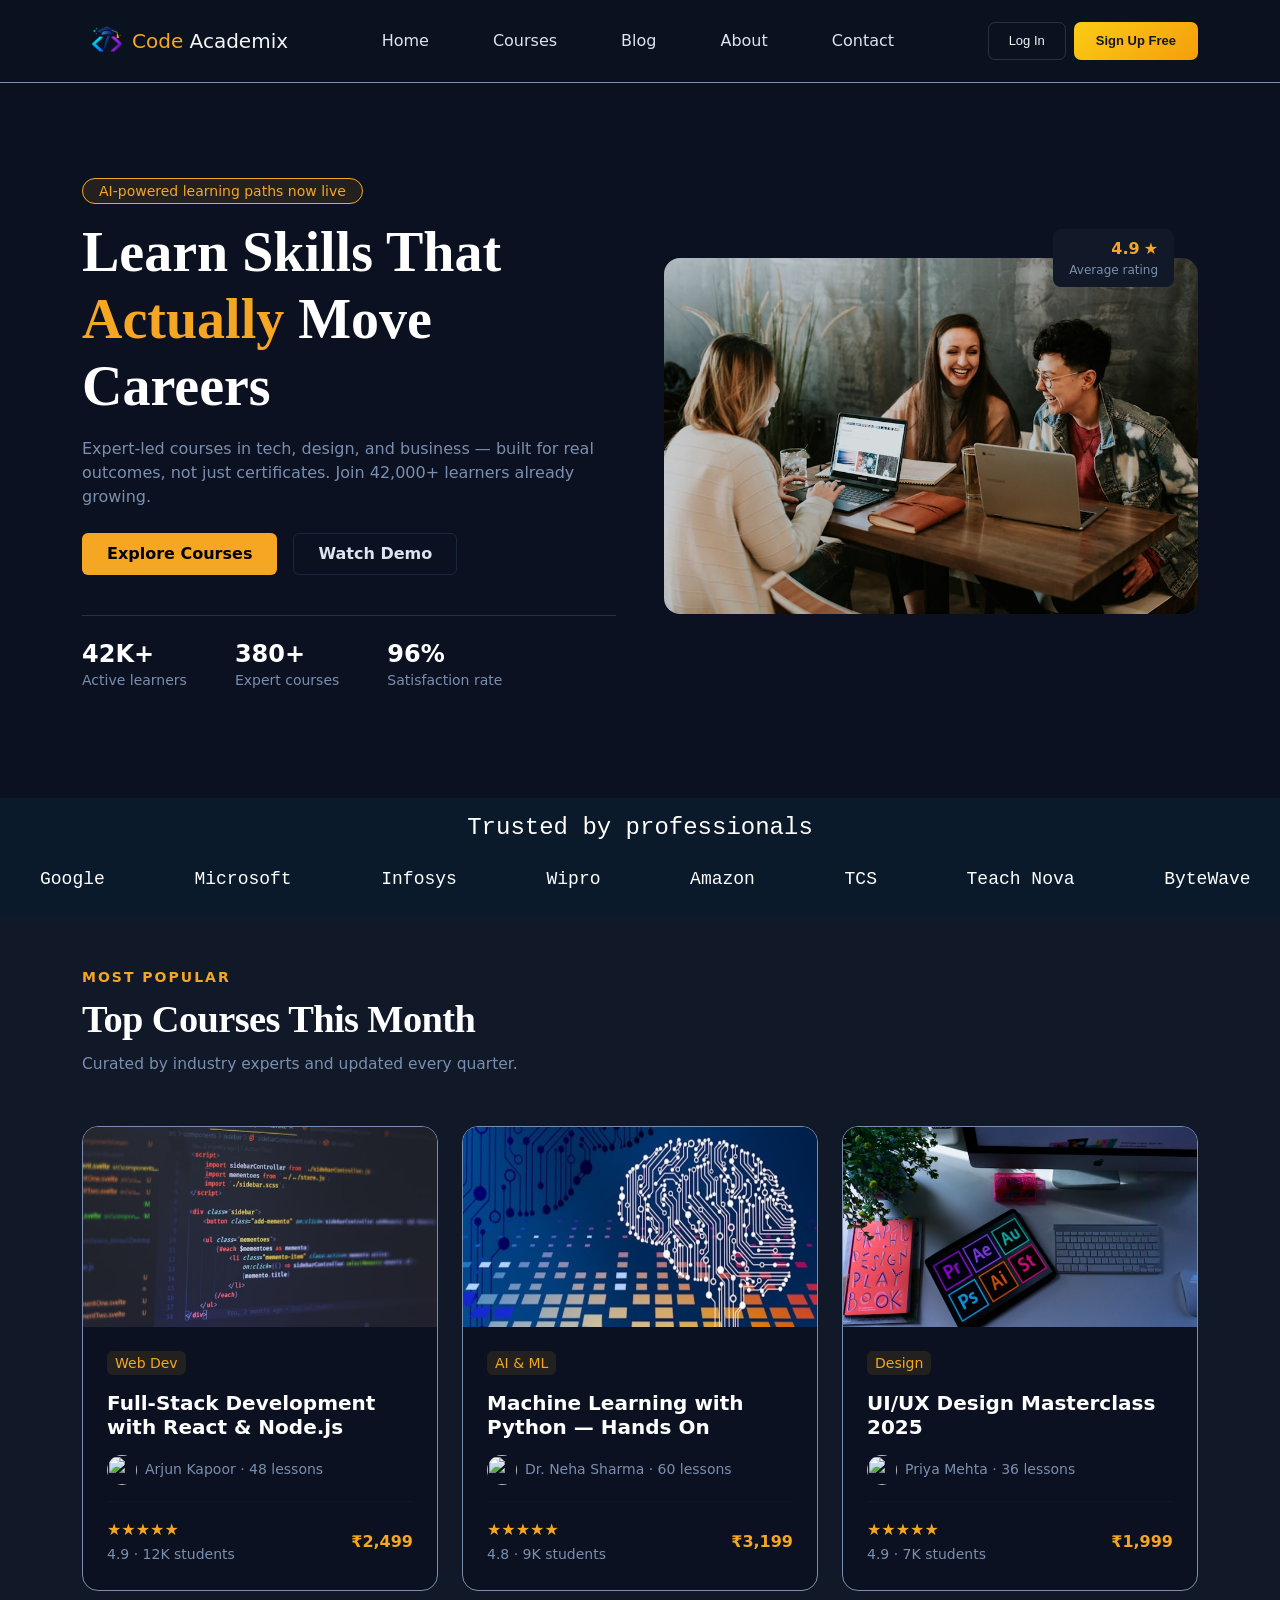
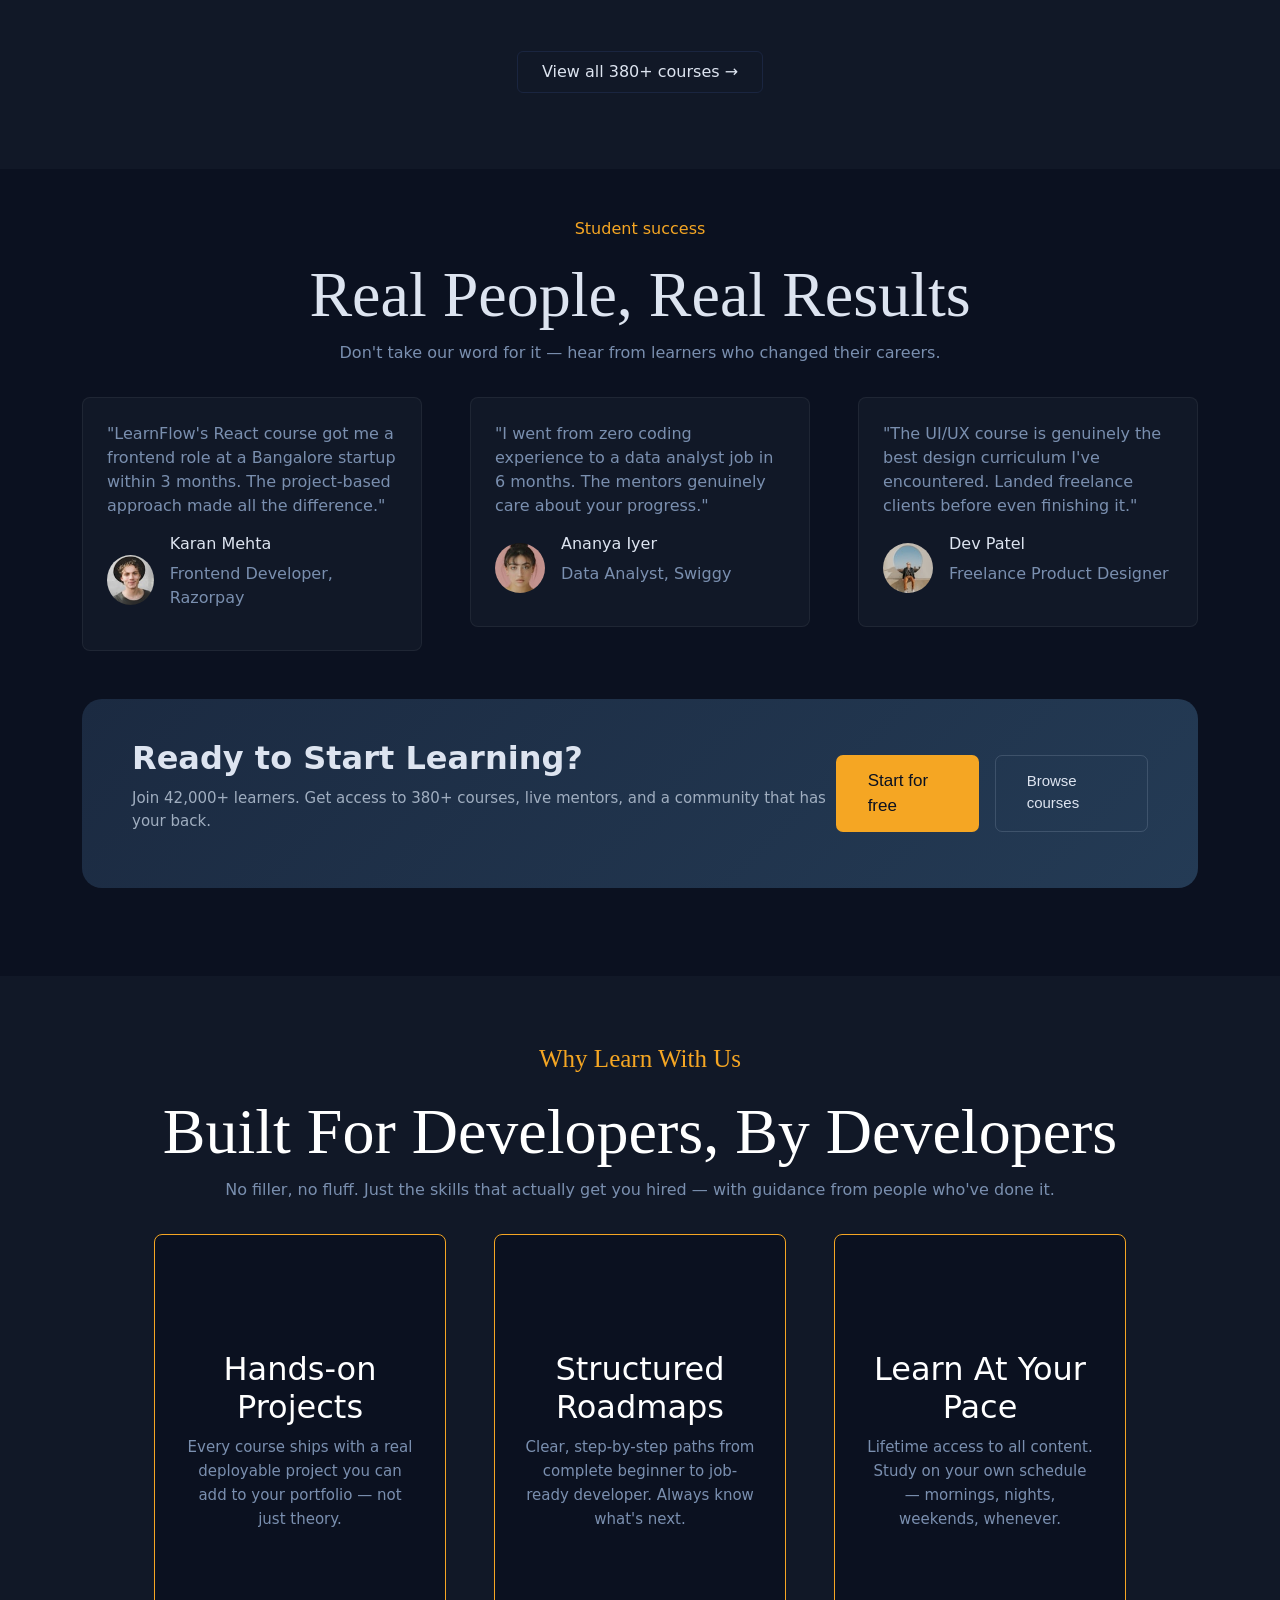
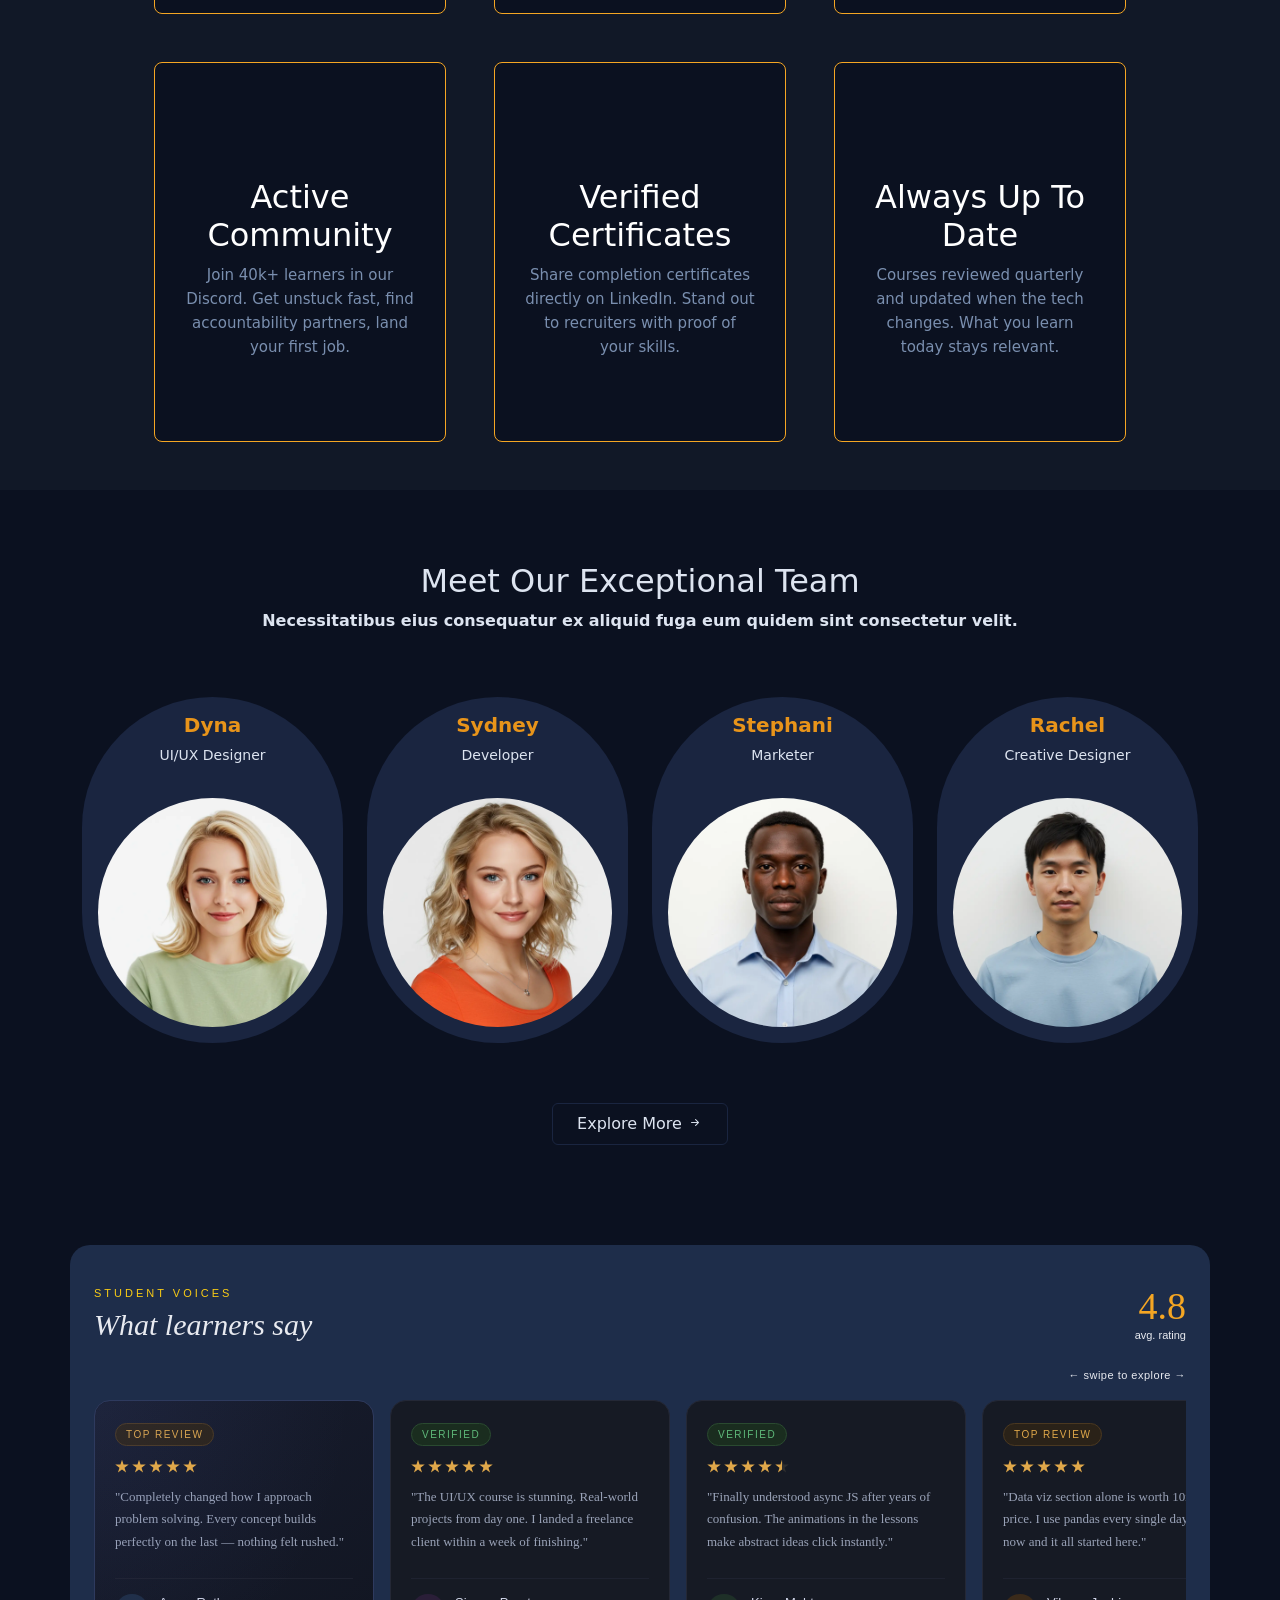
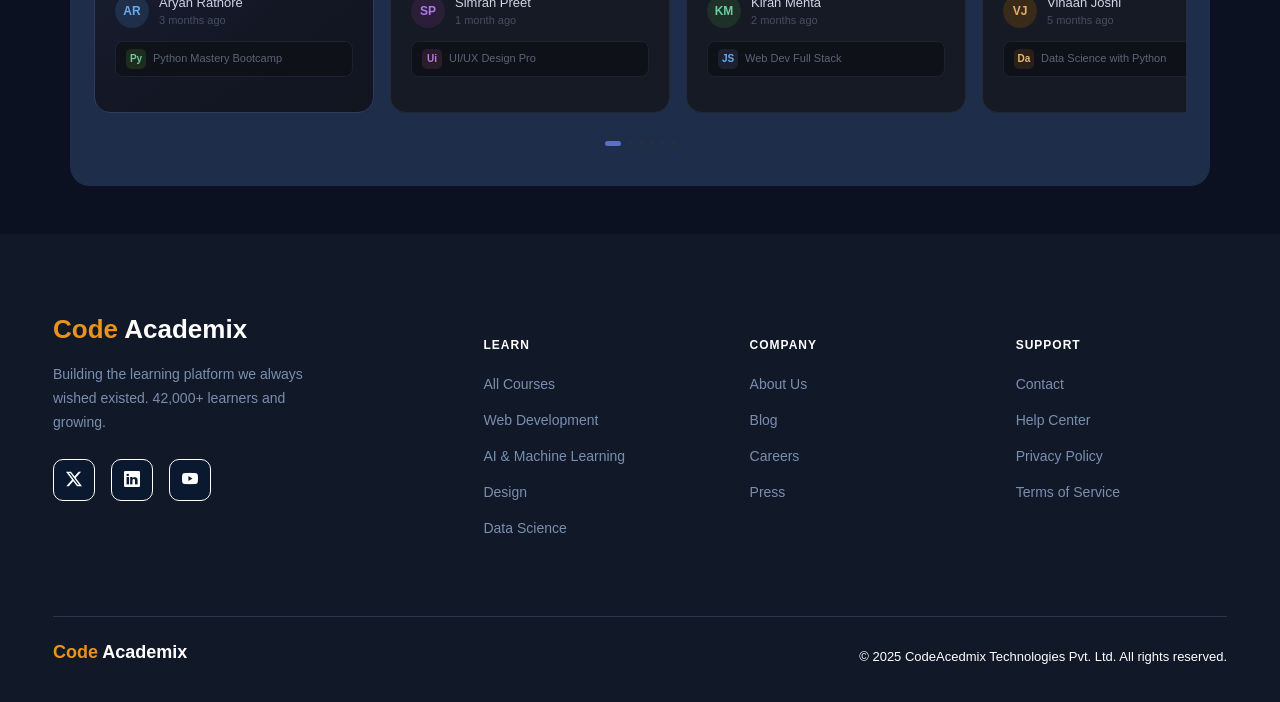
==== Fronted/Main file/index.html @ fb559dfa "Our story section uploded" ====
<!DOCTYPE html>
<html lang="en">

<head>
    <meta charset="UTF-8">
    <meta name="viewport" content="width=device-width, initial-scale=1.0">
    <title>CodeAcademix</title>
    <link href="https://cdn.jsdelivr.net/npm/bootstrap-icons@1.11.1/font/bootstrap-icons.css" rel="stylesheet">
    <link href="https://cdn.jsdelivr.net/npm/bootstrap@5.3.8/dist/css/bootstrap.min.css" rel="stylesheet"
        integrity="sha384-sRIl4kxILFvY47J16cr9ZwB07vP4J8+LH7qKQnuqkuIAvNWLzeN8tE5YBujZqJLB" crossorigin="anonymous">
    <link rel="stylesheet" href="https://cdnjs.cloudflare.com/ajax/libs/font-awesome/7.0.1/css/all.min.css">
    <link rel="stylesheet" href="../style.css">
    <script src="https://cdn.jsdelivr.net/npm/bootstrap@5.3.8/dist/js/bootstrap.bundle.min.js"
        integrity="sha384-FKyoEForCGlyvwx9Hj09JcYn3nv7wiPVlz7YYwJrWVcXK/BmnVDxM+D2scQbITxI"
        crossorigin="anonymous"></script>

</head>

<body style="background: var(--navy); color: var(--text);">

    <!-- NavBar  -->

    <nav class="navbar navbar-expand-lg  text-center p-3" id="Navbar">
        <div class="container">
            <img src="../assets/ChatGPT Image Mar 30, 2026, 06_15_46 PM.png" class="img-fluid"
                style="width: 50px; height: 50px;" alt="#">
            <a class="navbar-brands" href="learn"> <span class="glow">Code</span> Academix</a>


            <button class="navbar-toggler" type="button" data-bs-toggle="collapse" data-bs-target="#collapsenav"
                style="background-color: antiquewhite;">
                <span class="navbar-toggler-icon">
                </span>
            </button>

            <div class="collapse navbar-collapse" id="collapsenav">
                <ul class="navbar-nav mx-auto text-center gap-5 fs-italic">
                    <li class="nav-item">
                        <a class="nav-link" href="../Main file/index.html">Home</a>
                    </li>
                    <li class="nav-item">
                        <a class="nav-link" href="../Main file/Courses.html">Courses</a>
                    </li>
                    <li class="nav-item">
                        <a class="nav-link" href="../Main file/Blog.html">Blog</a>
                    </li>
                    <li class="nav-item">
                        <a class="nav-link" href="../Main file/About.html">About </a>
                    </li>
                    <li class="nav-item">
                        <a class="nav-link" href="../html/contact.html">Contact</a>
                    </li>
                </ul>
                <div class="nav-right d-flex flex-column flex-lg-row align-items-center gap-2 mt-3 mt-lg-0">
                    <a id="nav-ghost" href="#">Log In </a>
                    <a id="nav-glow" href="#">Sign Up Free</a>
                </div>
            </div>
        </div>
    </nav>

    <!-- Learn Skill secton -->

    <section class="py-5">
        <div class="container py-lg-5">

            <div class="row align-items-center g-5">

                <!-- left -->
                <div class="col-lg-6">

                    <span class="px-3 py-1 rounded-pill small"
                        style="border: 1px solid var(--amber); background: rgba(245,166,35,0.1); color: var(--amber);">
                        AI-powered learning paths now live
                    </span>

                    <h1 id="hh1" class="fw-bold mt-3" style="color: var(--white); font-size: 56px; line-height:1.2;">
                        Learn Skills That <br>
                        <span style="color: var(--amber);">Actually</span> Move Careers
                    </h1>

                    <p class="mt-3" style="color: var(--muted);">
                        Expert-led courses in tech, design, and business — built for real outcomes,
                        not just certificates. Join 42,000+ learners already growing.
                    </p>

                    <div class="mt-4 d-flex gap-3 pb-4">
                        <a href="../Main file/Courses.html"><button class="btn px-4 py-2 fw-semibold"
                                style="background: var(--amber); color:#000;">
                                Explore Courses
                            </button></a>

                        <a href="#"><button id="butn" class="btn px-4 py-2 fw-semibold">
                                Watch Demo
                            </button></a>
                    </div>

                    <hr style="color: var(--muted);">

                    <!-- Stats -->
                    <div class="d-flex gap-5 mt-4">

                        <div>
                            <h4 class="fw-bold mb-0" style="color: var(--white);">42K+</h4>
                            <small style="color: var(--muted);">Active learners</small>
                        </div>

                        <div>
                            <h4 class="fw-bold mb-0" style="color: var(--white);">380+</h4>
                            <small style="color: var(--muted);">Expert courses</small>
                        </div>

                        <div>
                            <h4 class="fw-bold mb-0" style="color: var(--white);">96%</h4>
                            <small style="color: var(--muted);">Satisfaction rate</small>
                        </div>

                    </div>

                </div>

                <!-- RIGHT -->
                <div class="col-lg-6">

                    <div class="position-relative">

                        <img src="../assets/photo-1522202176988-66273c2fd55f.jpeg" class="img-fluid rounded-4">

                        <!-- Rating -->
                        <div class="position-absolute top-0 end-0 translate-middle-y me-4  px-3 py-2 rounded-3"
                            style="background: var(--navy2); min-width:120px;">

                            <div class="d-flex align-items-center justify-content-end gap-1 fw-semibold"
                                style="color: var(--amber); font-size:16px;">
                                4.9 <span>★</span>
                            </div>

                            <div class="text-end" style="color: var(--muted); font-size:12px;">
                                Average rating
                            </div>

                        </div>

                    </div>

                </div>

            </div>
        </div>
    </section>

    <!-- scroll container -->

    <section class="scrolling-container">
        <div class="scroll">
            <div class=" scroll-banner  text-white pt-3 ">
                <h4 class="text-center"><span class="text">Trusted by professionals</h4>
            </div>
            <div class="scroll-container pb-4">
                <div class="scroll-content">
                    <span class="text">Google</span>
                    <span class="text">Microsoft</span>
                    <span class="text">Infosys</span>
                    <span class="text">Wipro</span>
                    <!-- <span class="text">Trusted by professionals </span> -->
                    <span class="text">Amazon</span>
                    <span class="text">TCS</span>
                    <span class="text">Teach Nova</span>
                    <span class="text">ByteWave </span>

                    <!-- duplicate code -->

                    <span class="text">Google</span>
                    <span class="text">Microsoft</span>
                    <span class="text">Infosys</span>
                    <span class="text">Wipro</span>
                    <!-- <span class="text">Trusted by professionals </span> -->
                    <span class="text">Amazon</span>
                    <span class="text">TCS</span>
                    <span class="text">Teach Nova</span>
                    <span class="text">ByteWave </span>
                </div>
            </div>
        </div>
    </section>

    <!-- Courses Section  -->

    <section style="background: var(--navy2);">
        <div class="container py-lg-5">

            <!-- Heading -->
            <div class="mb-5" id="courses-content">
                <small class="text-uppercase fw-semibold" style="color: var(--amber); letter-spacing:2px;">
                    Most Popular
                </small>

                <h2 class="fw-bold mt-2">
                    Top Courses This Month
                </h2>

                <p style="color: var(--muted);">
                    Curated by industry experts and updated every quarter.
                </p>
            </div>

            <div class="row g-4 ">

                <!-- CARD 1 -->
                <div class="col-lg-4 col-md-6 ">
                    <div class="h-100 d-flex flex-column rounded-4 overflow-hidden courses-card"
                        style="background: var(--navy);">

                        <img src="../assets/photo-1593720213428-28a5b9e94613.jpeg" class="img-fluid"
                            style="height:200px; object-fit:cover;">

                        <div class="p-4 d-flex flex-column h-100">

                            <div>
                                <span class="px-2 py-1 rounded small"
                                    style="background: rgba(245,166,35,0.1); color: var(--amber);">
                                    Web Dev
                                </span>

                                <h5 class="mt-3 fw-semibold" style="color: var(--white);">
                                    Full-Stack Development with React & Node.js
                                </h5>

                                <div class="d-flex align-items-center gap-2 mt-3">
                                    <img src="https://randomuser.me/api/portraits/men/32.jpg" class="rounded-circle"
                                        width="30" height="30">
                                    <small style="color: var(--muted);">
                                        Arjun Kapoor · 48 lessons
                                    </small>
                                </div>
                            </div>

                            <div class="mt-auto">
                                <hr style="border-color: var(--navy3);">

                                <div class="d-flex justify-content-between align-items-center">
                                    <div>
                                        <div style="color: var(--amber);">★★★★★</div>
                                        <small style="color: var(--muted);">4.9 · 12K students</small>
                                    </div>
                                    <div class="fw-bold" style="color: var(--amber);">
                                        ₹2,499
                                    </div>
                                </div>
                            </div>

                        </div>
                    </div>
                </div>

                <!-- CARD 2 -->
                <div class="col-lg-4 col-md-6">
                    <div class="h-100 d-flex flex-column rounded-4 overflow-hidden courses-card"
                        style="background: var(--navy);">

                        <img src="../assets/photo-1677442135703-1787eea5ce01.jpeg" class="img-fluid"
                            style="height:200px; object-fit:cover;">

                        <div class="p-4 d-flex flex-column h-100">

                            <div>
                                <span class="px-2 py-1 rounded small"
                                    style="background: rgba(245,166,35,0.1); color: var(--amber);">
                                    AI & ML
                                </span>

                                <h5 class="mt-3 fw-semibold" style="color: var(--white);">
                                    Machine Learning with Python — Hands On
                                </h5>

                                <div class="d-flex align-items-center gap-2 mt-3">
                                    <img src="https://randomuser.me/api/portraits/women/44.jpg" class="rounded-circle"
                                        width="30" height="30">
                                    <small style="color: var(--muted);">
                                        Dr. Neha Sharma · 60 lessons
                                    </small>
                                </div>
                            </div>

                            <div class="mt-auto">
                                <hr style="border-color: var(--navy3);">

                                <div class="d-flex justify-content-between align-items-center">
                                    <div>
                                        <div style="color: var(--amber);">★★★★★</div>
                                        <small style="color: var(--muted);">4.8 · 9K students</small>
                                    </div>
                                    <div class="fw-bold" style="color: var(--amber);">
                                        ₹3,199
                                    </div>
                                </div>
                            </div>

                        </div>
                    </div>
                </div>

                <!-- CARD 3 -->
                <div class="col-lg-4 col-md-6">
                    <div class="h-100 d-flex flex-column rounded-4 overflow-hidden courses-card"
                        style="background: var(--navy);">

                        <img src="../assets/photo-1626785774573-4b799315345d.jpeg" class="img-fluid"
                            style="height:200px; object-fit:cover;">

                        <div class="p-4 d-flex flex-column h-100">

                            <div>
                                <span class="px-2 py-1 rounded small"
                                    style="background: rgba(245,166,35,0.1); color: var(--amber);">
                                    Design
                                </span>

                                <h5 class="mt-3 fw-semibold" style="color: var(--white);">
                                    UI/UX Design Masterclass 2025
                                </h5>

                                <div class="d-flex align-items-center gap-2 mt-3">
                                    <img src="https://randomuser.me/api/portraits/women/68.jpg" class="rounded-circle"
                                        width="30" height="30">
                                    <small style="color: var(--muted);">
                                        Priya Mehta · 36 lessons
                                    </small>
                                </div>
                            </div>

                            <div class="mt-auto">
                                <hr style="border-color: var(--navy3);">

                                <div class="d-flex justify-content-between align-items-center">
                                    <div>
                                        <div style="color: var(--amber);">★★★★★</div>
                                        <small style="color: var(--muted);">4.9 · 7K students</small>
                                    </div>
                                    <div class="fw-bold" style="color: var(--amber);">
                                        ₹1,999
                                    </div>
                                </div>
                            </div>

                        </div>
                    </div>
                </div>

            </div>

            <!-- Button -->
            <div class="text-center mt-5">
                <a href="../Main file/Courses.html"><button class="btn px-4 py-2" id="courses-button">
                        View all 380+ courses →
                    </button></a>
            </div>

        </div>
    </section>

    <!-- Student success  -->

    <section class="mt-2 p-4" style="background-color: var(--navy);">

        <div class="container">

            <div class="px-3 py-3 text-center">
                <p style="color: var(--amber);">Student success</p>
                <h1 style="font-family: 'Times New Roman', Times, serif; font-size: 4rem;">Real People, Real Results
                </h1>
                <p style="color: var(--muted);">
                    Don't take our word for it — hear from learners who changed their careers.
                </p>
            </div>

            <div class="row g-5">

                <!-- Card 1 -->
                <div class="col-lg-4 col-md-6" id="user">
                    <div class="user p-4 rounded-3">
                        <p>"LearnFlow's React course got me a frontend role at a Bangalore startup within 3 months. The
                            project-based approach made all the difference."</p>

                        <div class="success-detail d-flex align-items-center gap-3">
                            <img class="img-fluid rounded-circle" src="../assets/photo-1539571696357-5a69c17a67c6.jpeg">

                            <div class="user-info">
                                <h6>Karan Mehta</h6>
                                <p>Frontend Developer, Razorpay</p>
                            </div>
                        </div>
                    </div>
                </div>

                <!-- Card 2 -->

                <div class="col-lg-4 col-md-6">
                    <div class="user p-4 rounded-3" id="user">
                        <p>"I went from zero coding experience to a data analyst job in 6 months. The mentors genuinely
                            care about your progress."</p>

                        <div class="success-detail d-flex align-items-center gap-3">
                            <img class="img-fluid rounded-circle" src="../assets/photo-1531746020798-e6953c6e8e04.jpeg">

                            <div class="user-info">
                                <h6>Ananya Iyer</h6>
                                <p>Data Analyst, Swiggy</p>
                            </div>
                        </div>
                    </div>
                </div>

                <!-- Card 3 -->

                <div class="col-lg-4 col-md-6">
                    <div class="user p-4 rounded-3" id="user">
                        <p>"The UI/UX course is genuinely the best design curriculum I've encountered. Landed freelance
                            clients before even finishing it."</p>

                        <div class="success-detail d-flex align-items-center gap-3">
                            <img class="img-fluid rounded-circle" src="../assets/photo-1488161628813-04466f872be2.jpeg">

                            <div class="user-info">
                                <h6>Dev Patel</h6>
                                <p>Freelance Product Designer</p>
                            </div>
                        </div>
                    </div>
                </div>

            </div>
        </div>



        <div class="container my-5">
            <div class="cta-box d-flex flex-column flex-lg-row justify-content-between align-items-center">

                <!-- Left Content -->
                <div>
                    <h2 class="cta-title">Ready to Start Learning?</h2>
                    <p class="cta-text">
                        Join 42,000+ learners. Get access to 380+ courses, live mentors,
                        and a community that has your back.
                    </p>
                </div>

                <!-- Right Buttons -->
                <div class="mt-4 mt-lg-0 d-flex gap-3">
                    <a id="amber" href="#">Start for free</a>
                    <a id="ghost" href="../Main file/Courses.html">Browse courses</a>
                </div>

            </div>
        </div>

    </section>

    <!-- Why Choose us -->

    <section class="mt-3 p-5" style="background-color: var(--navy2);">
        <div class="container">

            <div class="px-3 py-3 text-center">
                <p style="color: var(--amber); font-size: 25px; font-family: 'Times New Roman', Times, serif;">Why Learn
                    With Us</p>
                <h1 style="color: var(--white); font-family: 'Times New Roman', Times, serif; font-size: 4rem;">Built
                    For
                    Developers,
                    By Developers
                </h1>
                <p style="color: var(--muted);">
                    No filler, no fluff. Just the skills that actually get you hired — with guidance from people who've
                    done it.
                </p>
            </div>

            <div class="row g-5 mx-5">

                <!-- card 1 -->
                <div class="col-lg-4 col-md-6">
                    <div class="service-box text-center">
                        <i class="fa-solid fa-code fa-2xl" style="color: var(--amber); font-size: 55px;"></i>
                        <h2 class="pt-5" style="color: var(--white);">Hands-on Projects</h2>
                        <p>
                            Every course ships with a real deployable project you can add to your portfolio — not just
                            theory.
                        </p>
                    </div>
                </div>

                <!-- card 2 -->

                <div class="cards col-lg-4 col-md-6">
                    <div class="service-box text-center">
                        <i class="fa-solid fa-cube fa-2xl" style="color: var(--amber); font-size: 55px;"></i>
                        <h2 class="pt-5" style="color: var(--white);">Structured Roadmaps</h2>
                        <p>
                            Clear, step-by-step paths from complete beginner to job-ready developer. Always know what's
                            next.
                        </p>
                    </div>
                </div>


                <!-- card 3 -->

                <div class="cards col-lg-4 col-md-6">
                    <div class="service-box text-center">
                        <i class="fa-solid fa-clock fa-2xl" style="color: var(--amber); font-size: 55px;"></i>
                        <h2 class="pt-5" style="color: var(--white);">Learn At Your Pace</h2>
                        <p>
                            Lifetime access to all content. Study on your own schedule — mornings, nights, weekends,
                            whenever.
                        </p>
                    </div>
                </div>


                <!-- card 4 -->

                <div class="cards col-lg-4 col-md-6">
                    <div class="service-box text-center">
                        <i class="fa-brands fa-pied-piper-hat fa-2xl" style="color: var(--amber); font-size: 55px;"></i>
                        <h2 class="pt-5" style="color: var(--white);">Active Community</h2>
                        <p>
                            Join 40k+ learners in our Discord. Get unstuck fast, find accountability partners, land your
                            first job.
                        </p>
                    </div>
                </div>


                <!-- card 5 -->

                <div class="cards col-lg-4 col-md-6">
                    <div class="service-box text-center">
                        <i class="fa-solid fa-certificate fa-2xl" style="color: var(--amber); font-size: 55px;"></i>
                        <h2 class="pt-5" style="color: var(--white);">Verified Certificates</h2>
                        <p>
                            Share completion certificates directly on LinkedIn. Stand out to recruiters with proof of
                            your skills.
                        </p>
                    </div>
                </div>


                <!-- card 6 -->

                <div class="cards col-lg-4 col-md-6">
                    <div class="service-box text-center">
                        <i class="fa-solid fa-eye fa-2xl" style="color: var(--amber); font-size: 55px;"></i>
                        <h2 class="pt-5" style="color: var(--white);">Always Up To Date</h2>
                        <p>
                            Courses reviewed quarterly and updated when the tech changes. What you learn today stays
                            relevant.
                        </p>
                    </div>
                </div>

            </div>
        </div>
    </section>

    <!-- Team Section  -->

    <div class="container-fluid mt-5">

        <div class="text-center p-4">
            <h2>Meet Our Exceptional Team</h2>
            <p class="fw-bold">Necessitatibus eius consequatur ex aliquid fuga eum quidem sint consectetur velit.</p>
        </div>

        <div class="container py-4">

            <div class="row g-4 text-center justify-content-center">

                <div class="col-md-3 col-sm-6 hover-card">
                    <div class="rounded-pill p-3" id="team-card">
                        <h5 class="fw-bold">Dyna</h5>
                        <p class="small">UI/UX Designer</p>
                        <img src="../assets/person-f-12.png" class="img-fluid rounded-pill mt-3" alt="">
                    </div>
                </div>


                <div class="col-md-3 col-sm-6 hover-card">
                    <div class=" rounded-pill p-3" id="team-card">
                        <h5 class="fw-bold">Sydney</h5>
                        <p class="small">Developer</p>
                        <img src="../assets/person-f-5.png" class="img-fluid rounded-pill mt-3" alt="">
                    </div>
                </div>

                <div class="col-md-3 col-sm-6 hover-card">
                    <div class=" rounded-pill p-3" id="team-card">
                        <h5 class="fw-bold ">Stephani</h5>
                        <p class="small ">Marketer</p>
                        <img src="../assets/person-m-11.png" class="img-fluid rounded-pill mt-3" alt="">
                    </div>
                </div>


                <div class="col-md-3 col-sm-6 hover-card">
                    <div class=" rounded-pill p-3" id="team-card">
                        <h5 class="fw-bold ">Rachel</h5>
                        <p class="small ">Creative Designer</p>
                        <img src="../assets/person-m-4.png" class="img-fluid rounded-pill mt-3" alt="">
                    </div>
                </div>

                <div class="text-center mt-5">
                    <a href="#"><button class="btn px-4 py-2" id="courses-button">
                            Explore More <i class="bi bi-arrow-right-short"></i>
                        </button></a>
                </div>

            </div>

        </div>
    </div>

    <!--Review Section   -->

    <div class="review-section container my-5">
        <div class="header-row">
            <div>
                <p class="section-label">Student voices</p>
                <h2 class="section-title">What learners say</h2>
            </div>
            <div class="avg-score">
                <div class="big-score">4.8</div>
                <div class="score-label">avg. rating</div>
            </div>
        </div>

        <p class="scroll-hint">← swipe to explore →</p>

        <div class="scroll-track" id="scrollTrack">
            <div class="cards-row">

                <!-- Card 1 -->
                <div class="review-card featured">
                    <span class="badge-tag top">Top review</span>
                    <div class="stars">
                        <div class="star filled"></div>
                        <div class="star filled"></div>
                        <div class="star filled"></div>
                        <div class="star filled"></div>
                        <div class="star filled"></div>
                    </div>
                    <p class="review-quote">"Completely changed how I approach problem solving. Every concept builds
                        perfectly on the last — nothing felt rushed."</p>
                    <div class="divider"></div>
                    <div class="reviewer-row">
                        <div class="avatar a">AR</div>
                        <div>
                            <p class="reviewer-name">Aryan Rathore</p>
                            <p class="reviewer-meta">3 months ago</p>
                        </div>
                    </div>
                    <div class="course-chip">
                        <div class="course-icon python">Py</div>
                        <span class="course-name">Python Mastery Bootcamp</span>
                    </div>
                </div>

                <!-- Card 2 -->
                <div class="review-card">
                    <span class="badge-tag verified">Verified</span>
                    <div class="stars">
                        <div class="star filled"></div>
                        <div class="star filled"></div>
                        <div class="star filled"></div>
                        <div class="star filled"></div>
                        <div class="star filled"></div>
                    </div>
                    <p class="review-quote">"The UI/UX course is stunning. Real-world projects from day one. I landed a
                        freelance client within a week of finishing."</p>
                    <div class="divider"></div>
                    <div class="reviewer-row">
                        <div class="avatar b">SP</div>
                        <div>
                            <p class="reviewer-name">Simran Preet</p>
                            <p class="reviewer-meta">1 month ago</p>
                        </div>
                    </div>
                    <div class="course-chip">
                        <div class="course-icon design">Ui</div>
                        <span class="course-name">UI/UX Design Pro</span>
                    </div>
                </div>

                <!-- Card 3 -->
                <div class="review-card">
                    <span class="badge-tag verified">Verified</span>
                    <div class="stars">
                        <div class="star filled"></div>
                        <div class="star filled"></div>
                        <div class="star filled"></div>
                        <div class="star filled"></div>
                        <div class="star half"></div>
                    </div>
                    <p class="review-quote">"Finally understood async JS after years of confusion. The animations in the
                        lessons make abstract ideas click instantly."</p>
                    <div class="divider"></div>
                    <div class="reviewer-row">
                        <div class="avatar c">KM</div>
                        <div>
                            <p class="reviewer-name">Kiran Mehta</p>
                            <p class="reviewer-meta">2 months ago</p>
                        </div>
                    </div>
                    <div class="course-chip">
                        <div class="course-icon web">JS</div>
                        <span class="course-name">Web Dev Full Stack</span>
                    </div>
                </div>

                <!-- Card 4 -->
                <div class="review-card">
                    <span class="badge-tag top">Top review</span>
                    <div class="stars">
                        <div class="star filled"></div>
                        <div class="star filled"></div>
                        <div class="star filled"></div>
                        <div class="star filled"></div>
                        <div class="star filled"></div>
                    </div>
                    <p class="review-quote">"Data viz section alone is worth 10x the price. I use pandas every single
                        day at work now and it all started here."</p>
                    <div class="divider"></div>
                    <div class="reviewer-row">
                        <div class="avatar d">VJ</div>
                        <div>
                            <p class="reviewer-name">Vihaan Joshi</p>
                            <p class="reviewer-meta">5 months ago</p>
                        </div>
                    </div>
                    <div class="course-chip">
                        <div class="course-icon data">Da</div>
                        <span class="course-name">Data Science with Python</span>
                    </div>
                </div>

                <!-- Card 5 -->
                <div class="review-card">
                    <span class="badge-tag new">New</span>
                    <div class="stars">
                        <div class="star filled"></div>
                        <div class="star filled"></div>
                        <div class="star filled"></div>
                        <div class="star filled"></div>
                        <div class="star filled"></div>
                    </div>
                    <p class="review-quote">"Best React course I've taken. Hooks, context, performance — all explained
                        with clear mental models, not just copy-paste code."</p>
                    <div class="divider"></div>
                    <div class="reviewer-row">
                        <div class="avatar e">NK</div>
                        <div>
                            <p class="reviewer-name">Neha Kapoor</p>
                            <p class="reviewer-meta">2 weeks ago</p>
                        </div>
                    </div>
                    <div class="course-chip">
                        <div class="course-icon react">Re</div>
                        <span class="course-name">React & Next.js Deep Dive</span>
                    </div>
                </div>

                <!-- Card 6 -->
                <div class="review-card">
                    <span class="badge-tag verified">Verified</span>
                    <div class="stars">
                        <div class="star filled"></div>
                        <div class="star filled"></div>
                        <div class="star filled"></div>
                        <div class="star filled"></div>
                        <div class="star half"></div>
                    </div>
                    <p class="review-quote">"The AI & ML course is incredibly well structured. I went from zero to
                        building my own classifier in under 4 weeks."</p>
                    <div class="divider"></div>
                    <div class="reviewer-row">
                        <div class="avatar f">DS</div>
                        <div>
                            <p class="reviewer-name">Dhruv Sharma</p>
                            <p class="reviewer-meta">6 weeks ago</p>
                        </div>
                    </div>
                    <div class="course-chip">
                        <div class="course-icon ai">AI</div>
                        <span class="course-name">AI & ML Fundamentals</span>
                    </div>
                </div>

            </div>
        </div>

        <div class="scroll-dots" id="dotsContainer">
            <div class="dot active" onclick="scrollToCard(0)"></div>
            <div class="dot" onclick="scrollToCard(1)"></div>
            <div class="dot" onclick="scrollToCard(2)"></div>
            <div class="dot" onclick="scrollToCard(3)"></div>
            <div class="dot" onclick="scrollToCard(4)"></div>
            <div class="dot" onclick="scrollToCard(5)"></div>
        </div>
    </div>

    <!-- footer  -->

    <footer class="footer-section">
        <div class="container-fluid px-5">

            <div class="d-flex flex-wrap justify-content-between">

                <div class="footer-left">
                    <h2 class="footer-logo">Code<span> Academix</span></h2>
                    <p class="brand-text">
                        Building the learning platform we always wished existed.
                        42,000+ learners and growing.
                    </p>

                    <div class="social-links d-flex gap-3">
                        <a href="#"><i class="bi bi-twitter-x"></i></a>
                        <a href="#"><i class="bi bi-linkedin"></i></a>
                        <a href="#"><i class="bi bi-youtube"></i></a>
                    </div>
                </div>

                <div class="footer-col mt-4">
                    <h6 class="footer-heading">LEARN</h6>
                    <ul class="list-unstyled footer-links">
                        <li><a href="#">All Courses</a></li>
                        <li><a href="#">Web Development</a></li>
                        <li><a href="#">AI & Machine Learning</a></li>
                        <li><a href="#">Design</a></li>
                        <li><a href="#">Data Science</a></li>
                    </ul>
                </div>

                <div class="footer-col mt-4">
                    <h6 class="footer-heading">COMPANY</h6>
                    <ul class="list-unstyled footer-links">
                        <li><a href="#">About Us</a></li>
                        <li><a href="#">Blog</a></li>
                        <li><a href="#">Careers</a></li>
                        <li><a href="#">Press</a></li>
                    </ul>
                </div>

                <div class="footer-col mt-4">
                    <h6 class="footer-heading">SUPPORT</h6>
                    <ul class="list-unstyled footer-links">
                        <li><a href="#">Contact</a></li>
                        <li><a href="#">Help Center</a></li>
                        <li><a href="#">Privacy Policy</a></li>
                        <li><a href="#">Terms of Service</a></li>
                    </ul>
                </div>

            </div>

            <hr class="footer-divider">

            <div class="footer-bottom">
                <h3 class="footer-logo-small">Code<span> Academix</span></h3>
                <p class="copyright-text mb-0">
                    © 2025 CodeAcedmix Technologies Pvt. Ltd. All rights reserved.
                </p>
            </div>

        </div>
    </footer>


</body>
<script src="../main.js"></script>

</html>
---- Fronted/style.css ----
* {
    box-sizing: border-box;
}

#Navbar {
    background-color: rgba(11, 17, 32, 0.96);
    border-bottom: 1px solid #7A8FAF;


}

.navbar .nav-link {
    color: var(--text) !important;
}

.navbar .nav-link:hover {
    color: var(--amber) !important;
}

.nav-right {
    display: flex;
    align-items: center;
    gap: 10px;

}

#nav-ghost {
    background-color: #00000000;
    color: whitesmoke;
    padding: 8px 20px;
    border-radius: 7px;
    font-size: 13px;
    cursor: pointer;
    font-family: 'DM Sans', sans-serif;
    transition: all .2s;
    text-decoration: none;
    border: 1px solid rgba(220, 230, 255, 0.15);

    &:hover {
        color: #F5A623;
        border: 1px solid #F5A623;
        transition: 0.3s;
    }
}

#nav-glow {
    background: linear-gradient(135deg, #facc15, #f59e0b);
    color: rgba(11, 17, 32, 0.96);
    border: none;
    padding: 9px 22px;
    border-radius: 7px;
    font-size: 13px;
    font-weight: bolder;
    cursor: pointer;
    font-family: 'DM Sans', sans-serif;
    transition: background .2s;
    text-decoration: none;
}

@media (max-width: 991px) {
    .nav-right a {
        width: 100%;
        text-align: center;
    }
}

.glow {
    color: #F5A623;
}

.navbar-brands {
    color: whitesmoke;
    text-decoration: none;
    padding: 5px 0px;
    font-size: 20px;
}

/* Learn skills Section  */

:root {
    --navy: #0B1120;
    --navy2: #111827;
    --navy3: #1a2540;
    --navy4: #1e2d4a;

    --amber: #F5A623;
    --amber2: #e8941a;

    --white: #ffffff;
    --text: #dde4f0;
    --muted: #7a8faf;
}

#butn {
    border: 1px solid var(--navy3);
    color: var(--text);
}

#butn:hover {
    color: var(--amber);
    border: 1px solid var(--amber);

}

#hh1 {
    font-family: 'Playfair Display', serif;
}

/* scroll- container */

.scroll {
    margin-top: 10px;
    background-color: #0b1a2b;
}

.scroll-banner {
    font-family: 'Courier New', Courier, monospace;
}


.scroll-container {
    background-color: #0b1a2b;
    overflow: hidden;
    white-space: nowrap;
    padding: 15px 0;

    margin: auto;
}

.scroll-content {
    display: inline-block;
    animation: scroll 8s linear infinite;
}


.scroll-content span {
    display: inline-block;
    margin: 0 40px;
    color: white;
    font-size: 18px;
}

@keyframes scroll {
    from {
        transform: translateX(100%);
    }

    to {
        transform: translateX(-100%);
    }
}


.scroll-container:has(span:hover) .scroll-content {
    animation-play-state: paused;
}

/* Outer container */
.scroll {
    background-color: #0b1a2b;
}

/* Visible area */
.scroll-container {
    overflow: hidden;
    white-space: nowrap;
    padding: 15px 0;
    font-family: 'Courier New', Courier, monospace;
}

/* Moving track */
.scroll-content {
    display: inline-block;
    white-space: nowrap;
    animation: scroll 20s linear infinite;
}

/* Text items */
.scroll-content span {
    display: inline-block;
    margin: 0 40px;
    color: white;
    font-size: 18px;
    cursor: pointer;
}

/* Infinite animation */
@keyframes scroll {
    from {
        transform: translateX(0);
    }

    to {
        transform: translateX(-50%);
    }
}

/* Pause on hover */
.scroll-container:hover.scroll-content {
    animation-play-state: paused;
}

/* Outer container */
.scroll {
    background-color: #0b1a2b;
}

/* Visible area */
.scroll-container {
    overflow: hidden;
    white-space: nowrap;
    padding: 15px 0;
}

/* Moving track */
.scroll-content {
    display: inline-block;
    white-space: nowrap;
    animation: scroll 20s linear infinite;
}

/* Text items */
.scroll-content span {
    display: inline-block;
    margin: 0 40px;
    color: white;
    font-size: 18px;
    cursor: pointer;
}

/* Infinite animation */
@keyframes scroll {
    from {
        transform: translateX(0);
    }

    to {
        transform: translateX(-50%);
    }
}

/* Pause on hover */
.scroll-content:hover {
    animation-play-state: paused;
}

/* Courses Section */

#courses-content h2 {
    font-family: 'Playfair Display', serif;
    font-size: clamp(26px, 3vw, 40px);
    color: var(--white);
    letter-spacing: -.6px;
    line-height: 1.15;
    margin-bottom: 10px;

}

#courses-content p {
    font-size: 15.5px;
    color: var(--muted);
    line-height: 1.7;
    font-weight: 300;
}

.courses-card {
    border: 1px solid var(--muted);
    transition: 0.3s;
}

.courses-card:hover {
    border: 1px solid var(--amber);
    transform: translateY(-5px);
}

#courses-button {
    border: 1px solid var(--navy3);
    color: var(--text);
    margin-bottom: 28px;
    margin-top: 12px;
}

#courses-button:hover {
    border: 1px solid var(--amber);
    color: var(--amber);
}

/* student succes  */

.user {
    background-color: var(--navy2);
    padding: 6px;
    border: 1px solid rgba(255, 255, 255, .06);
    transition: 0.3s;

    &:hover {
        border-color: #4f46e5;
        transform: translateY(-10px);
        box-shadow: 0 0 20px rgba(56, 189, 248, 0.3);
    }

}

#user p {
    color: var(--muted);
}

#user img {
    width: 50px;
    height: 50px;
    object-fit: cover;
}

.cta-box {
    background: linear-gradient(135deg, #1b2a41, #243b55);
    border-radius: 20px;
    padding: 40px 50px;

}

.cta-title {
    font-size: 32px;
    font-weight: 700;
}

.cta-text {
    color: #a0aec0;
    margin-top: 10px;
    font-size: 15px;
}

#amber {
    background: var(--amber);
    color: var(--navy);
    border: none;
    padding: 13px 32px;
    border-radius: 7px;
    font-size: 17px;
    font-weight: 500;
    cursor: pointer;
    font-family: 'DM Sans', sans-serif;

    text-decoration: none;
}

#ghost {
    background: transparent;
    color: var(--text);
    border: 1px solid rgba(220, 230, 255, 0.15);
    padding: 14px 31px;
    border-radius: 7px;
    font-size: 15px;
    cursor: pointer;
    font-family: 'DM Sans', sans-serif;
    transition: all .2s;
    text-decoration: none;
}

#ghost:hover {
    border-color: rgba(245, 166, 35, 0.45);
    color: var(--amber);
}

/* Why choose us  */

.service-box {
    background: var(--navy);
    padding: 50px 30px;
    border: 1px solid var(--amber);
    border-radius: 8px;
    height: 100%;
    min-height: 380px;
    display: flex;
    flex-direction: column;
    justify-content: center;
    transition: 0.3s ease;
    align-items: center;
}

.service-box h3 {
    font-weight: 600;
    margin-bottom: 15px;
}

.service-box p {
    font-size: 15px;
    color: var(--muted);
    line-height: 1.6;
}

.service-box:hover {
    transform: translateY(-6px);
}



/* Team Section  */

#team-card {
    background-color: var(--navy3);
    color: var(--amber2);

}

#team-card p {
    color: var(--text);
}

.hover-card {
    transition: 0.3s;
}

.hover-card:hover {
    transform: translateY(-8px);
}


/* Review Section   */

.review-section {
    background: var(--navy4);
    padding: 2.5rem 1.5rem;
    border-radius: 20px;
    font-family: 'Sora', sans-serif;

}

.section-label {
    font-size: 11px;
    letter-spacing: 3px;
    text-transform: uppercase;
    color: #facc15;
    margin-bottom: 6px;
}

.section-title {
    font-family: 'DM Serif Display', serif;
    font-style: italic;
    font-size: 30px;
    color: #e8eaf0;
    margin-bottom: 0;
}

.header-row {
    display: flex;
    justify-content: space-between;
    align-items: flex-end;
    margin-bottom: 1.5rem;
}

.avg-score {
    text-align: right;
}

.big-score {
    font-family: 'DM Serif Display', serif;
    font-size: 38px;
    color: var(--amber);
    line-height: 1;
}

.score-label {
    font-size: 11px;
    color: #e8eaf0;
    margin-top: 2px;
}

.scroll-hint {
    font-size: 11px;
    color: #e8eaf0;
    text-align: right;
    margin-bottom: 8px;
    letter-spacing: 0.5px;
}

.scroll-track {
    overflow-x: auto;
    scroll-snap-type: x mandatory;
    scrollbar-width: none;
    -ms-overflow-style: none;
    cursor: grab;
}

.scroll-track::-webkit-scrollbar {
    display: none;
}

.scroll-track:active {
    cursor: grabbing;
}

.cards-row {
    display: flex;
    gap: 16px;
    padding: 8px 2px 12px;
    width: max-content;
}

.review-card {
    width: 280px;
    scroll-snap-align: start;
    background: #161a24;
    border: 1px solid #242836;
    border-radius: 16px;
    padding: 20px;
    flex-shrink: 0;
    position: relative;
    transition: border-color 0.25s, transform 0.25s;
}

.review-card:hover {
    border-color: #3a4060;
    transform: translateY(-4px);
}

.review-card.featured {
    background: linear-gradient(145deg, #171c2e, #111520);
    border-color: #2e3a5e;
}

.review-card.featured::before {
    content: '';
    position: absolute;
    inset: 0;
    border-radius: 16px;
    background: radial-gradient(ellipse at top left, rgba(99, 120, 210, 0.09) 0%, transparent 65%);
    pointer-events: none;
}

.badge-tag {
    display: inline-block;
    font-size: 10px;
    letter-spacing: 1.5px;
    text-transform: uppercase;
    padding: 3px 10px;
    border-radius: 20px;
    font-weight: 500;
    margin-bottom: 14px;
}

.badge-tag.verified {
    background: #1a2d1f;
    color: #5fb97a;
    border: 1px solid #2a4a30;
}

.badge-tag.top {
    background: #2a2218;
    color: #e0a84a;
    border: 1px solid #4a3820;
}

.badge-tag.new {
    background: #1c1e32;
    color: #8090e0;
    border: 1px solid #2e3560;
}

.stars {
    display: flex;
    gap: 3px;
    margin-bottom: 12px;
}

.star {
    width: 14px;
    height: 14px;
    background: #2e2e2e;
    clip-path: polygon(50% 0%, 61% 35%, 98% 35%, 68% 57%, 79% 91%, 50% 70%, 21% 91%, 32% 57%, 2% 35%, 39% 35%);
}

.star.filled {
    background: #e0a84a;
}

.star.half {
    background: linear-gradient(90deg, #e0a84a 50%, #2e2e2e 50%);
}

.review-quote {
    font-family: 'DM Serif Display', serif;
    font-size: 13px;
    line-height: 1.75;
    color: #9aa3b8;
    margin-bottom: 16px;
    min-height: 76px;
}

.divider {
    height: 1px;
    background: #1e2230;
    margin-bottom: 14px;
}

.reviewer-row {
    display: flex;
    align-items: center;
    gap: 10px;
}

.avatar {
    width: 34px;
    height: 34px;
    border-radius: 50%;
    display: flex;
    align-items: center;
    justify-content: center;
    font-size: 12px;
    font-weight: 600;
    flex-shrink: 0;
}

.avatar.a {
    background: #1e2d46;
    color: #6aabee;
}

.avatar.b {
    background: #2a1e38;
    color: #b07ae8;
}

.avatar.c {
    background: #1e3028;
    color: #6acca0;
}

.avatar.d {
    background: #3a2a1a;
    color: #e8ac64;
}

.avatar.e {
    background: #321e22;
    color: #e87a8a;
}

.avatar.f {
    background: #1e2a3a;
    color: #6ab4e8;
}

.reviewer-name {
    font-size: 13px;
    font-weight: 500;
    color: #d0d5e8;
    margin: 0;
}

.reviewer-meta {
    font-size: 11px;
    color: #464e64;
    margin: 0;
}

.course-chip {
    margin-top: 12px;
    background: #0f1118;
    border: 1px solid #1e2230;
    border-radius: 8px;
    padding: 7px 10px;
    display: flex;
    align-items: center;
    gap: 7px;
}

.course-icon {
    width: 20px;
    height: 20px;
    border-radius: 5px;
    display: flex;
    align-items: center;
    justify-content: center;
    font-size: 10px;
    font-weight: 600;
    flex-shrink: 0;
}

.course-icon.python {
    background: #1c2c1c;
    color: #6acca0;
}

.course-icon.design {
    background: #2a1c2a;
    color: #b07ae8;
}

.course-icon.web {
    background: #1c2030;
    color: #6aabee;
}

.course-icon.data {
    background: #2a2018;
    color: #e8b870;
}

.course-icon.react {
    background: #1a2a34;
    color: #60cee8;
}

.course-icon.ai {
    background: #2a1e34;
    color: #c088ee;
}

.course-name {
    font-size: 11px;
    color: #5a6478;
}

.scroll-dots {
    display: flex;
    gap: 6px;
    justify-content: center;
    margin-top: 16px;
}

.dot {
    width: 5px;
    height: 5px;
    border-radius: 50%;
    background: #2a2e3e;
    transition: background 0.3s, width 0.3s;
    cursor: pointer;
}

.dot.active {
    background: #5a70c8;
    width: 16px;
    border-radius: 3px;
}

/* footer  */

.footer-section {
    background-color: var(--navy2);
    color: white;
    padding: 80px 0 30px;
    font-family: 'Inter', sans-serif;
}

.footer-section .container-fluid {
    max-width: 1270px;
}

.footer-section .row {
    justify-content: space-between;
}

.footer-left {
    flex: 0 0 32%;
    max-width: 32%;
}

.footer-col {
    flex: 0 0 18%;
    max-width: 18%;
}

.footer-logo {
    font-weight: 700;
    font-size: 26px;
    color: var(--amber2);
}

.footer-logo span {
    color: #fff;
}

.footer-logo-small {
    font-weight: 700;
    font-size: 18px;
    color: var(--amber2);
}

.footer-logo-small span {
    color: #fff;
}

.brand-text {
    color: var(--muted);
    max-width: 260px;
    font-size: 14px;
    line-height: 1.7;
    margin: 18px 0 25px;
}

.footer-heading {
    font-size: 12px;
    letter-spacing: 1px;
    font-weight: 700;
    margin-bottom: 20px;
    color: #fff;
}

.footer-links li {
    margin-bottom: 12px;
}

.footer-links a {
    text-decoration: none;
    color: var(--muted);
    font-size: 14px;
    transition: color 0.2s, padding-left 0.2s;
}

.footer-links a:hover {
    color: var(--amber);
    padding-left: 4px;
}

.social-links a {
    width: 42px;
    height: 42px;
    display: flex;
    align-items: center;
    justify-content: center;
    background-color: #0a192f;
    border-radius: 10px;
    border: 1px solid var(--white);
    color: var(--text-muted);
    transition: background 0.2s, border-color 0.2s, color 0.2s, transform 0.15s;
    font-size: 16px;
}

.social-links a:hover {
    background: rgba(245, 166, 35, 0.12);
    color: var(--amber);
    transform: translateY(-2px);
    border: 1px solid var(--amber);
}

.footer-divider {
    border-top: 1px solid var(--muted);
    margin: 60px 0 25px;
}

.footer-bottom {
    display: flex;
    justify-content: space-between;
    align-items: center;
}

.copyright-text {
    color: var(--text-muted);
    font-size: 13px;
}

@media (max-width: 992px) {

    .footer-left,
    .footer-col {
        flex: 0 0 100%;
        max-width: 100%;
    }

    .footer-bottom {
        flex-direction: column;
        gap: 10px;
        text-align: center;
    }
}

/* Courses section  */

.our-cources .container-fluid {
    background: var(--navy);
}

#grad1 {
    height: 270px;
    background-image: linear-gradient(to bottom right, #0B1120, #1e2d4a);
}

.yellow-line {
    font-size: 11px;
    color: var(--amber);
    font-weight: 500;
    letter-spacing: 2.5px;
    text-transform: uppercase;
    margin-bottom: 12px;
}

.our-cources h1 {
    font-family: 'Playfair Display', serif;
    font-size: clamp(32px, 4vw, 50px);
    color: var(--white);
    letter-spacing: -1px;
    margin-bottom: 12px;

}

.our-cources p {
    font-size: 14.5px;
    color: var(--text);
    line-height: 1.7;
    font-weight: 300;
}

.filter-btn {
    padding: 8px 18px;
    border-radius: 50px;
    border: 1px solid #2a3a5f;
    background: transparent;
    color: #9fb3d1;
    transition: 0.3s;
}

.filter-btn:hover {
    background: #1e2a47;
    color: #fff;
}

.filter-btn.active {
    border: 1px solid #f5a623;
    color: #f5a623;
    background: rgba(245, 166, 35, 0.1);
}

/* Blog Section  */

.para-glow {
    color: var(--amber2);
    font-family: 'Times New Roman', Times, serif;
    text-transform: uppercase;
}

.head-light {
    color: var(--text);
    font-size: 50px;
    font-family: Georgia, 'Times New Roman', Times, serif;
    font-weight: bold;
}

.para-light {
    color: var(--muted);
    font-family: 'Lucida Sans', 'Lucida Sans Regular', 'Lucida Grande', 'Lucida Sans Unicode', Geneva, Verdana, sans-serif;
}


.blog {
    border: 1px solid var(--muted);
    width: 372px;
    height: 160px;
    padding: 25px 10px;
    border-radius: 30px;
}

.blog a {
    text-decoration: none;
    color: var(--text);
}

.custom-card {
    background: #0f172a;
    border: 1px solid #1e293b;
    border-radius: 16px;
    overflow: hidden;
    color: white;
    transition: 0.3s;

    &:hover {
        border: 1px solid var(--amber);
        transform: translateY(-5px);

    }
}

.tag {
    display: inline-block;
    background: #1e293b;
    color: #f59e0b;
    padding: 5px 12px;
    font-size: 12px;
    border-radius: 6px;
    margin-bottom: 12px;
}

.title {
    font-size: 22px;
    font-weight: 600;
}

.desc {
    color: #94a3b8;
    font-size: 14px;
    margin-top: 8px;
}

.meta {
    margin-top: 20px;
    display: flex;
    align-items: center;
    gap: 10px;
    color: #94a3b8;
    font-size: 14px;
}

.meta img {
    width: 32px;
    height: 32px;
    border-radius: 50%;
    object-fit: cover;
}

.card-img {
    height: 100%;
    object-fit: cover;
}

@media (max-width: 768px) {
    .card-img {
        height: 200px;
    }
}


.blog-card {
    background-color: var(--navy2);
    border: 1px solid var(--muted);
    border-radius: 30px;
    transition: 0.3s;


    &:hover {
        transform: translateY(-5px);
        border: 1px solid var(--amber);

    }
}

.blog-btn button:hover {
    color: var(--amber);
    border: 1px solid var(--amber);
}

.blog-search {
    border: 1px solid var(--muted);
    border-radius: 30px;
    transition: 0.3s;


    &:hover {
        transform: translateY(-5px);
        border: 1px solid var(--amber);

    }
}

.blog-input {
    background-color: var(--navy2);
    color: var(--muted);
    padding: 9px 14px;
    outline: none;
    border-radius: 7px;
    width: 100%;
    font-size: 13px;
    font-family: 'DM Sans', sans-serif;
    margin-bottom: 8px;
}

.blog-search button {
    width: 100%;
    display: inline;
    background-color: var(--amber);
    color: var(--navy2);
    text-decoration: none;
    border: none;
    padding: 7px;
    border-radius: 9px;
    font-size: 13px;
    font-family: 'DM Sans', sans-serif';

}

.blog-news {
    background-color: var(--navy2);
    padding: 30px;
    margin-top: 25px;
    border-radius: 30px;
    border: 1px solid var(--muted);
    transition: 0.3s;


    &:hover {
        transform: translateY(-5px);
        border: 1px solid var(--amber);

    }
}

.blog-news a {
    text-decoration: none;
    color: whitesmoke;
    padding: 2px;
}

.blog-guide {
    margin-top: 30px;
    overflow: hidden;
    border-radius: 30px;
    padding: 0;
    border: 1px solid var(--muted);
    transition: 0.3s;

    &:hover {
        transform: translateY(-5px);
        border: 1px solid var(--amber);

    }

}

.blog-guide img {
    width: 100%;
    height: 140px;
    object-fit: cover;
}

.blog-guide-title {
    padding: 16px 8px;
    color: whitesmoke;

}

.blog-guide-title button {
    width: 100%;
    display: inline;
    background-color: var(--amber);
    color: var(--navy2);
    text-decoration: none;
    border: none;
    padding: 7px;
    border-radius: 9px;
    font-size: 13px;
    font-family: 'DM Sans', sans-serif';

}

/* About us - Our story */

.our-story {
    background-color: var(--navy);
    min-height: 480px;
}

.story-img {
    width: 100%;
    height: 100%;
    min-height: 320px;
    object-fit: cover;
    display: block;
}

.story-content {
    padding: 56px 48px;
}

.label {
    font-family: 'DM Sans', sans-serif;
    font-size: 0.75rem;
    font-weight: 500;
    letter-spacing: 0.18em;
    color: var(--amber);
    text-transform: uppercase;
    margin-bottom: 16px;
}

.story-heading {
    font-family: 'Playfair Display', serif;
    font-size: clamp(1.8rem, 3.5vw, 2.6rem);
    font-weight: 700;
    color: var(--white);
    line-height: 1.2;
    margin-bottom: 24px;
}

.story-body {
    font-family: 'DM Sans', sans-serif;
    font-size: 0.97rem;
    color: var(--muted);
    line-height: 1.75;
    margin-bottom: 16px;
}

.btn-gold {
    background-color: var(--amber);
    color: #1a1000;
    font-family: 'DM Sans', sans-serif;
    font-weight: 600;
    font-size: 0.95rem;
    padding: 14px 30px;
    border: none;
    border-radius: 6px;
    margin-top: 12px;
    display: inline-block;
    text-decoration: none;
    transition: background 0.2s ease, transform 0.2s ease;
}

.btn-gold:hover {
    background-color: var(--amber2);
    color: #fff;
}

.stats {
  background-color: #081625;
  padding: 40px 0;
}

.stat-item {
  padding: 20px;
}

.stat-item h2 {
  color: #f5a623;
  font-size: 36px;
  margin-bottom: 10px;
}

.stat-item p {
  color: #9bb3c9;
}


@media (max-width: 767px) {
    .story-content {
        padding: 36px 24px;
    }

    .story-img {
        min-height: 260px;
    }
}
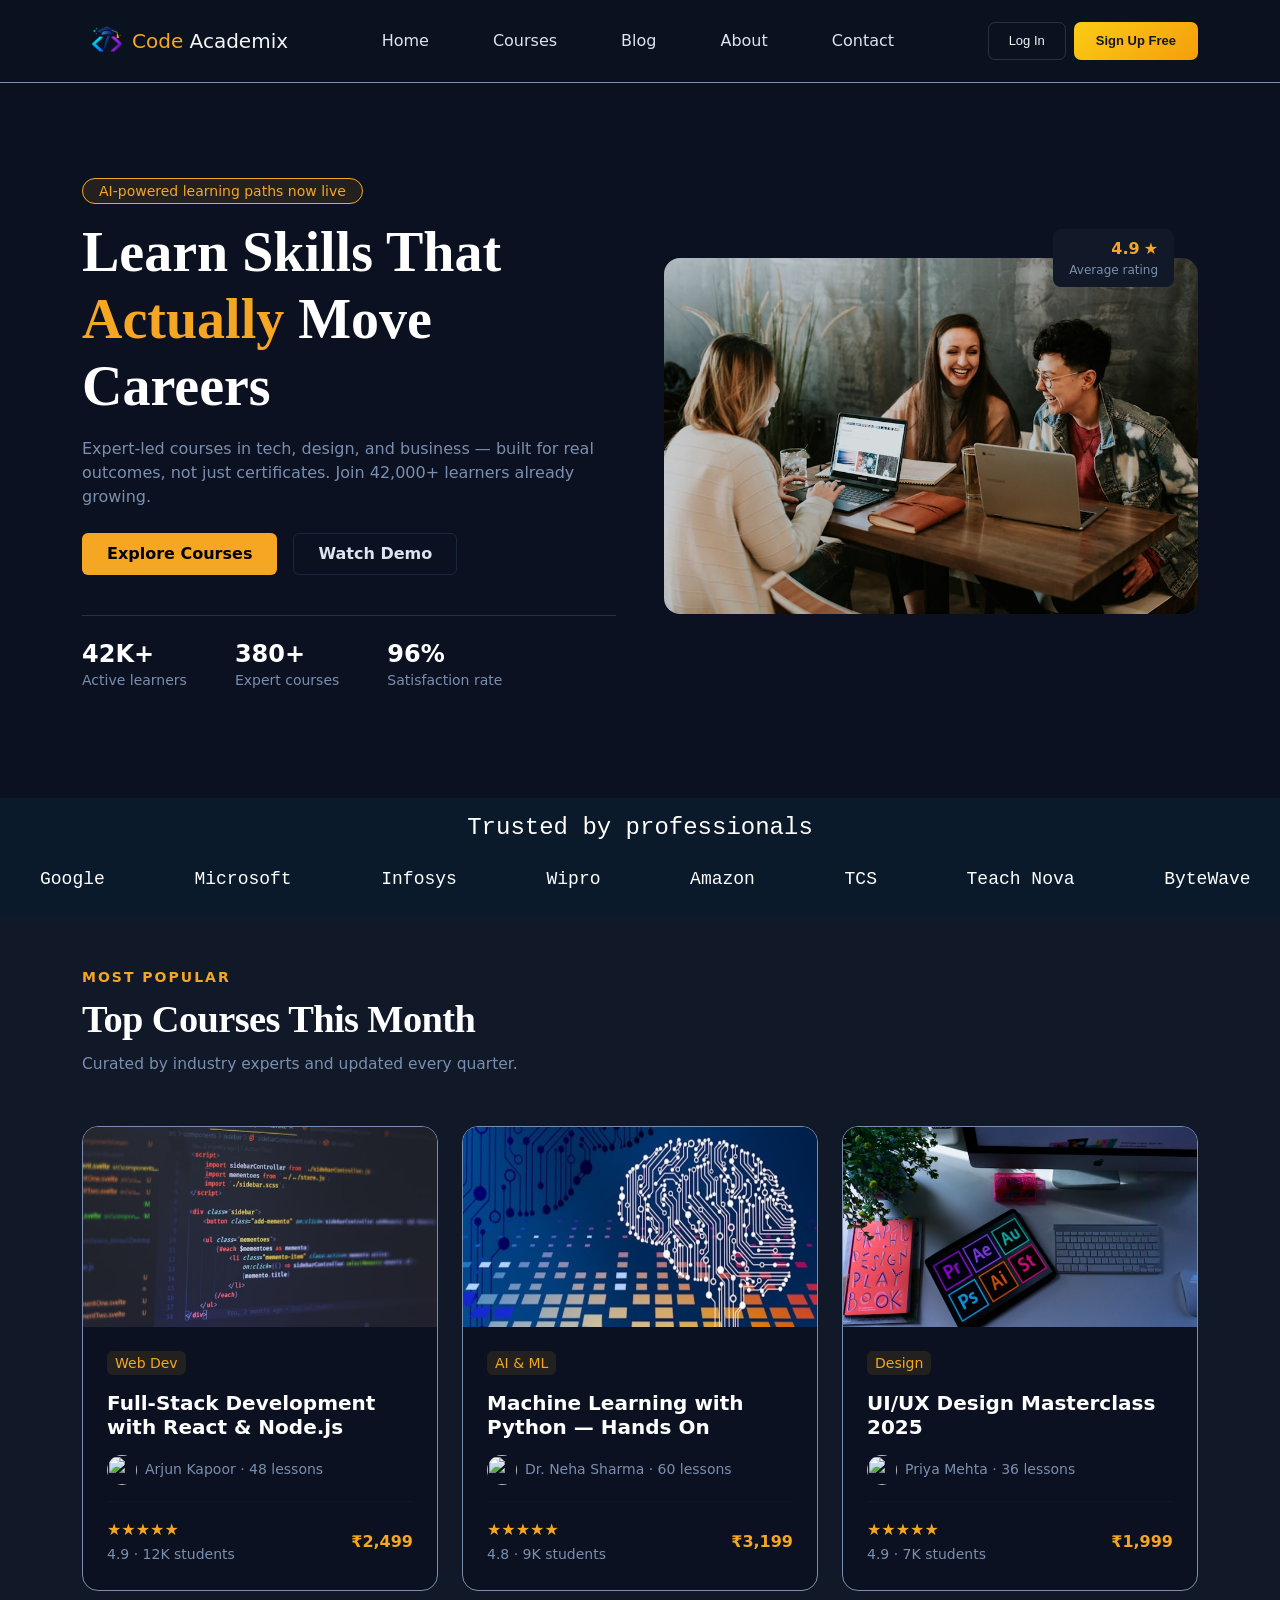
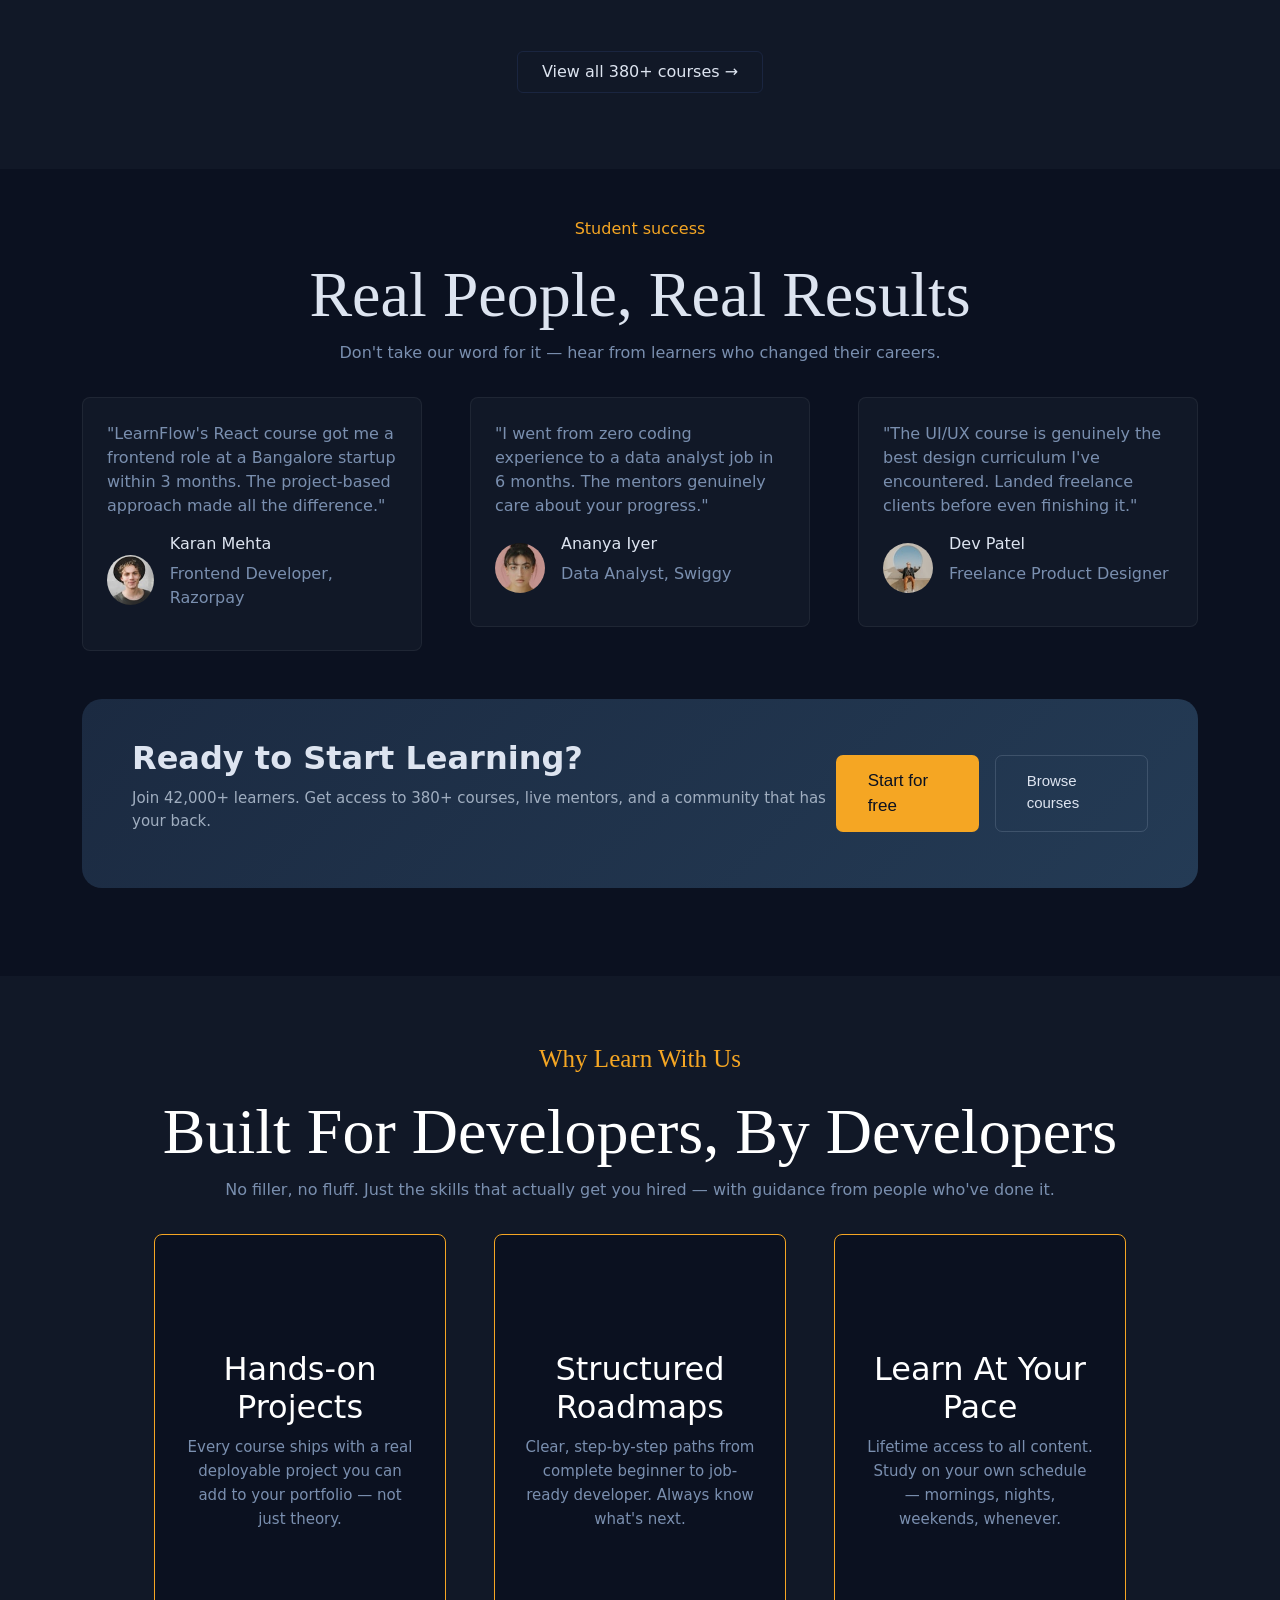
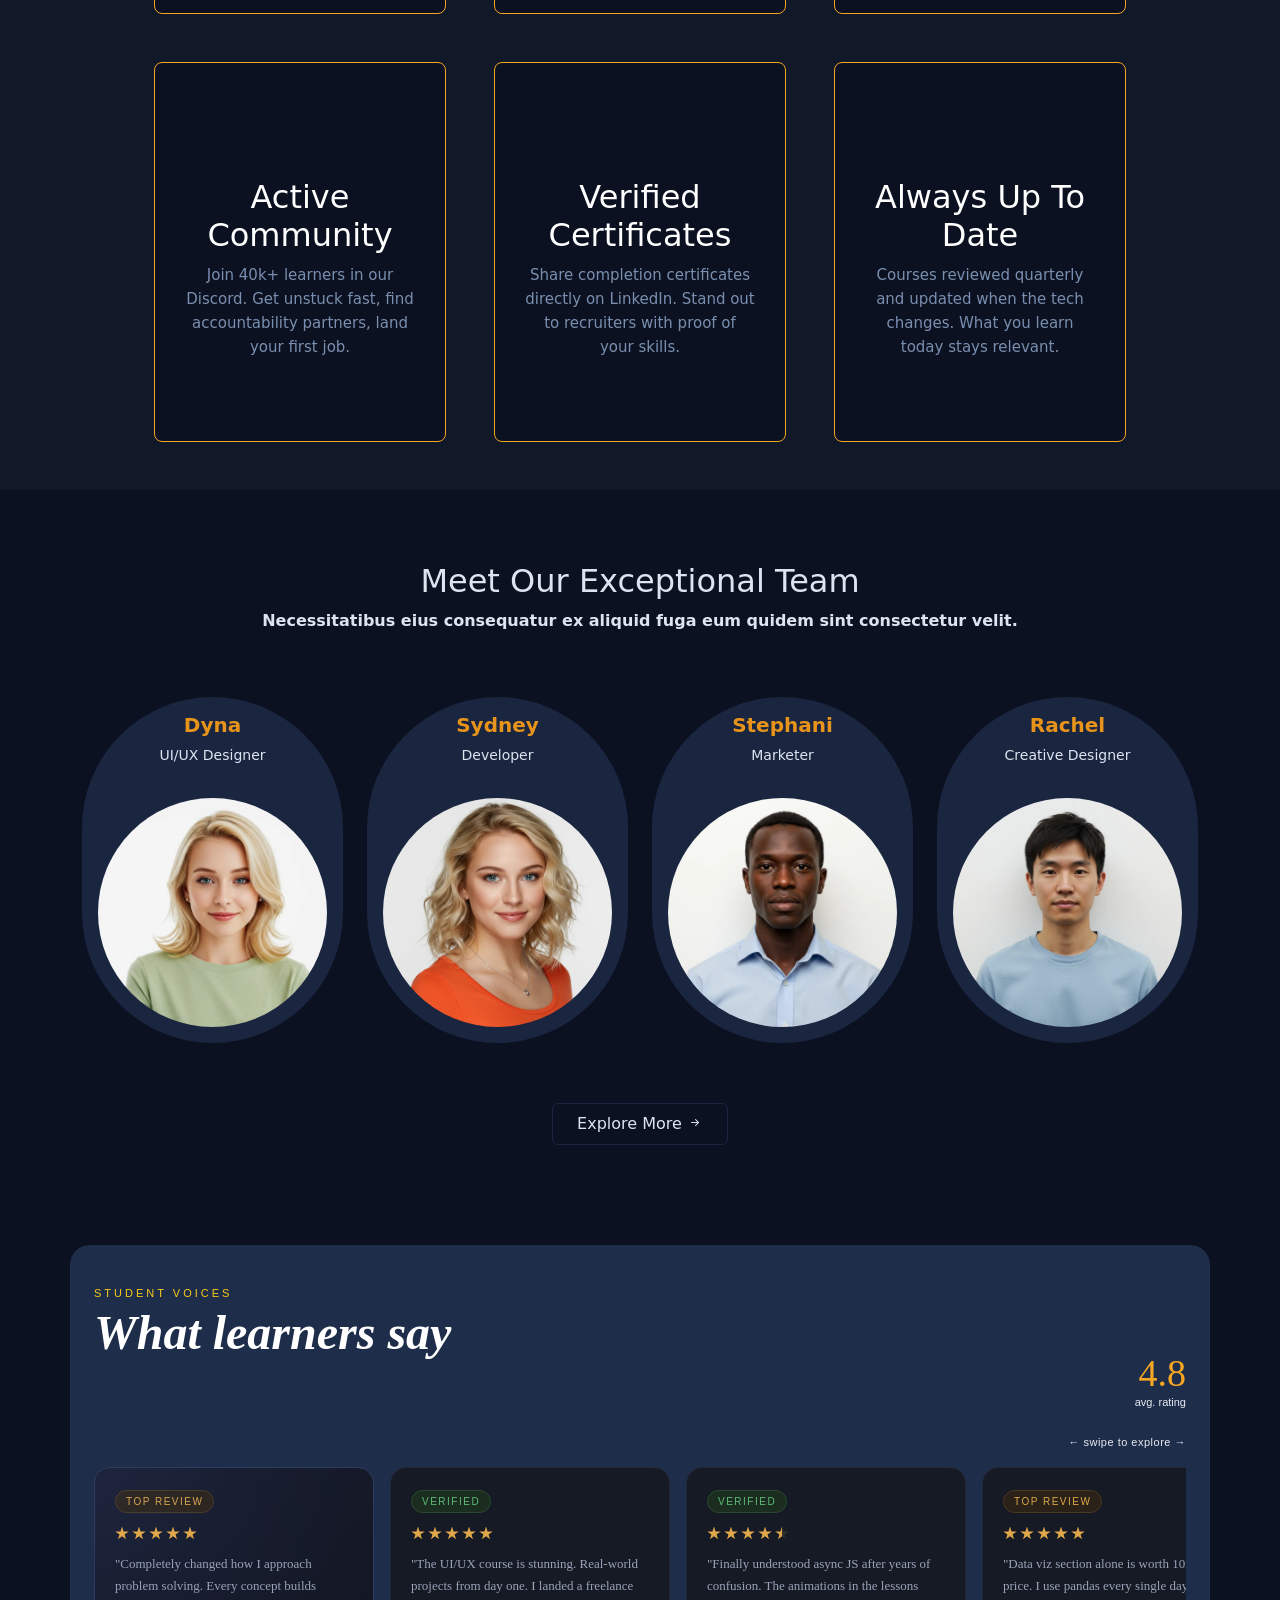
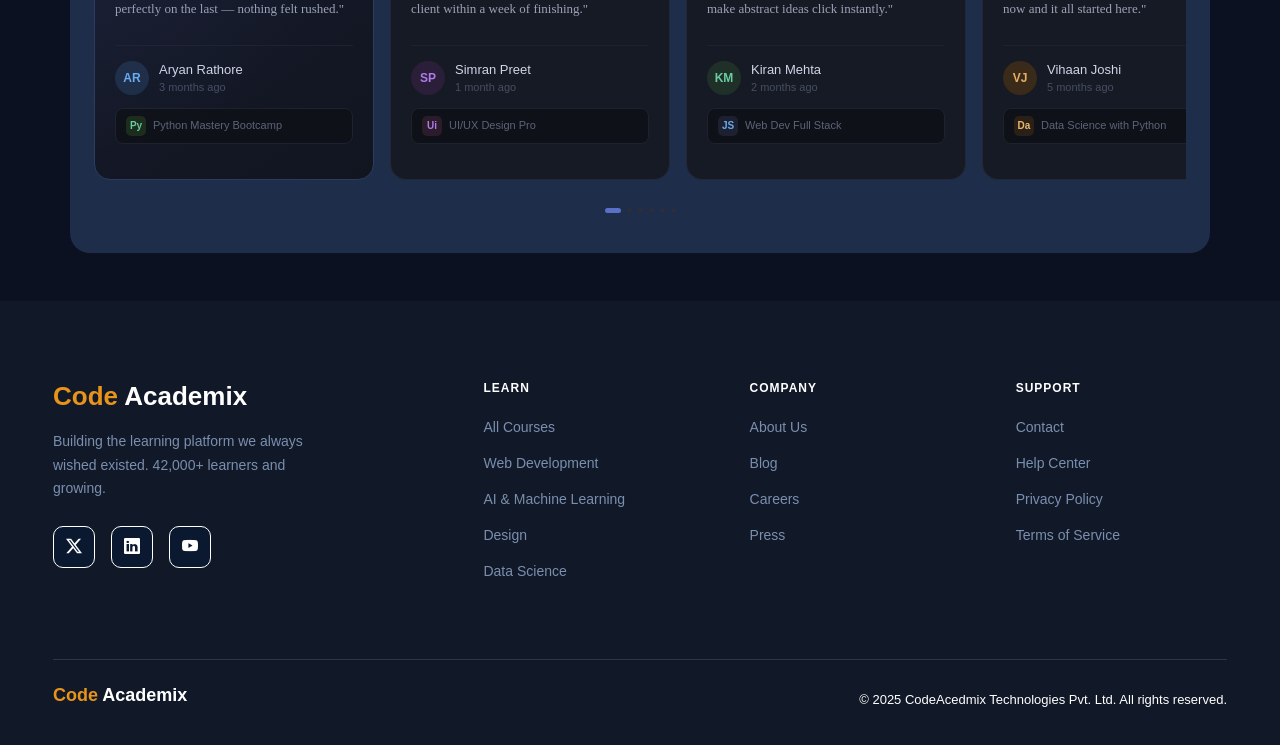
==== commit c82b6165: "small footer changes" ====
--- a/Fronted/Main file/index.html
+++ b/Fronted/Main file/index.html
@@ -830,7 +830,7 @@
                     </div>
                 </div>
 
-                <div class="footer-col mt-4">
+                <div class="footer-col">
                     <h6 class="footer-heading">LEARN</h6>
                     <ul class="list-unstyled footer-links">
                         <li><a href="#">All Courses</a></li>
@@ -841,7 +841,7 @@
                     </ul>
                 </div>
 
-                <div class="footer-col mt-4">
+                <div class="footer-col">
                     <h6 class="footer-heading">COMPANY</h6>
                     <ul class="list-unstyled footer-links">
                         <li><a href="#">About Us</a></li>
@@ -851,7 +851,7 @@
                     </ul>
                 </div>
 
-                <div class="footer-col mt-4">
+                <div class="footer-col">
                     <h6 class="footer-heading">SUPPORT</h6>
                     <ul class="list-unstyled footer-links">
                         <li><a href="#">Contact</a></li>
--- a/Fronted/style.css
+++ b/Fronted/style.css
@@ -1207,22 +1207,22 @@
 }
 
 .stats {
-  background-color: #081625;
-  padding: 40px 0;
+    background-color: #081625;
+    padding: 40px 0;
 }
 
 .stat-item {
-  padding: 20px;
+    padding: 20px;
 }
 
 .stat-item h2 {
-  color: #f5a623;
-  font-size: 36px;
-  margin-bottom: 10px;
+    color: #f5a623;
+    font-size: 36px;
+    margin-bottom: 10px;
 }
 
 .stat-item p {
-  color: #9bb3c9;
+    color: #9bb3c9;
 }
 
 
@@ -1234,4 +1234,93 @@
     .story-img {
         min-height: 260px;
     }
+}
+
+/* what drives us */
+
+.values-section {
+    background-color: var(--navy);
+    padding: 70px 60px;
+}
+
+.label-text {
+    color: var(--amber);
+    font-size: 12px;
+    font-weight: 600;
+    letter-spacing: 3px;
+    text-transform: uppercase;
+    margin-bottom: 12px;
+}
+
+.section-title {
+    font-family: 'Playfair Display', serif;
+    color: var(--white);
+    font-size: 48px;
+    font-weight: 700;
+    margin-bottom: 50px;
+    line-height: 1.1;
+}
+
+.value-card {
+    background-color: var(--navy2);
+    border-radius: 6px;
+    padding: 30px 28px;
+    height: 100%;
+    position: relative;
+    overflow: hidden;
+}
+
+.value-card::before {
+    content: '';
+    position: absolute;
+    top: 0;
+    left: 0;
+    width: 3px;
+    height: 100%;
+    background-color: var(--amber);
+    border-radius: 6px 0 0 6px;
+}
+
+.value-card::after {
+    content: '';
+    position: absolute;
+    top: 0;
+    left: 0;
+    width: 3px;
+    height: 0%;
+    background-color: var(--muted);
+    border-radius: 6px 0 0 6px;
+    transition: height 0.5s ease;
+}
+
+.value-card:hover::after {
+    height: 100%;
+}
+
+.value-card h5 {
+    color: var(--white);
+    font-size: 16px;
+    font-weight: 600;
+    margin-bottom: 14px;
+}
+
+.value-card p {
+    color: var(--muted);
+    font-size: 14px;
+    line-height: 1.7;
+    margin-bottom: 0;
+}
+
+@media (max-width: 767px) {
+    .values-section {
+        padding: 50px 24px;
+    }
+
+    .section-title {
+        font-size: 36px;
+    }
+
+    .value-card {
+        margin-bottom: 20px;
+    }
 }
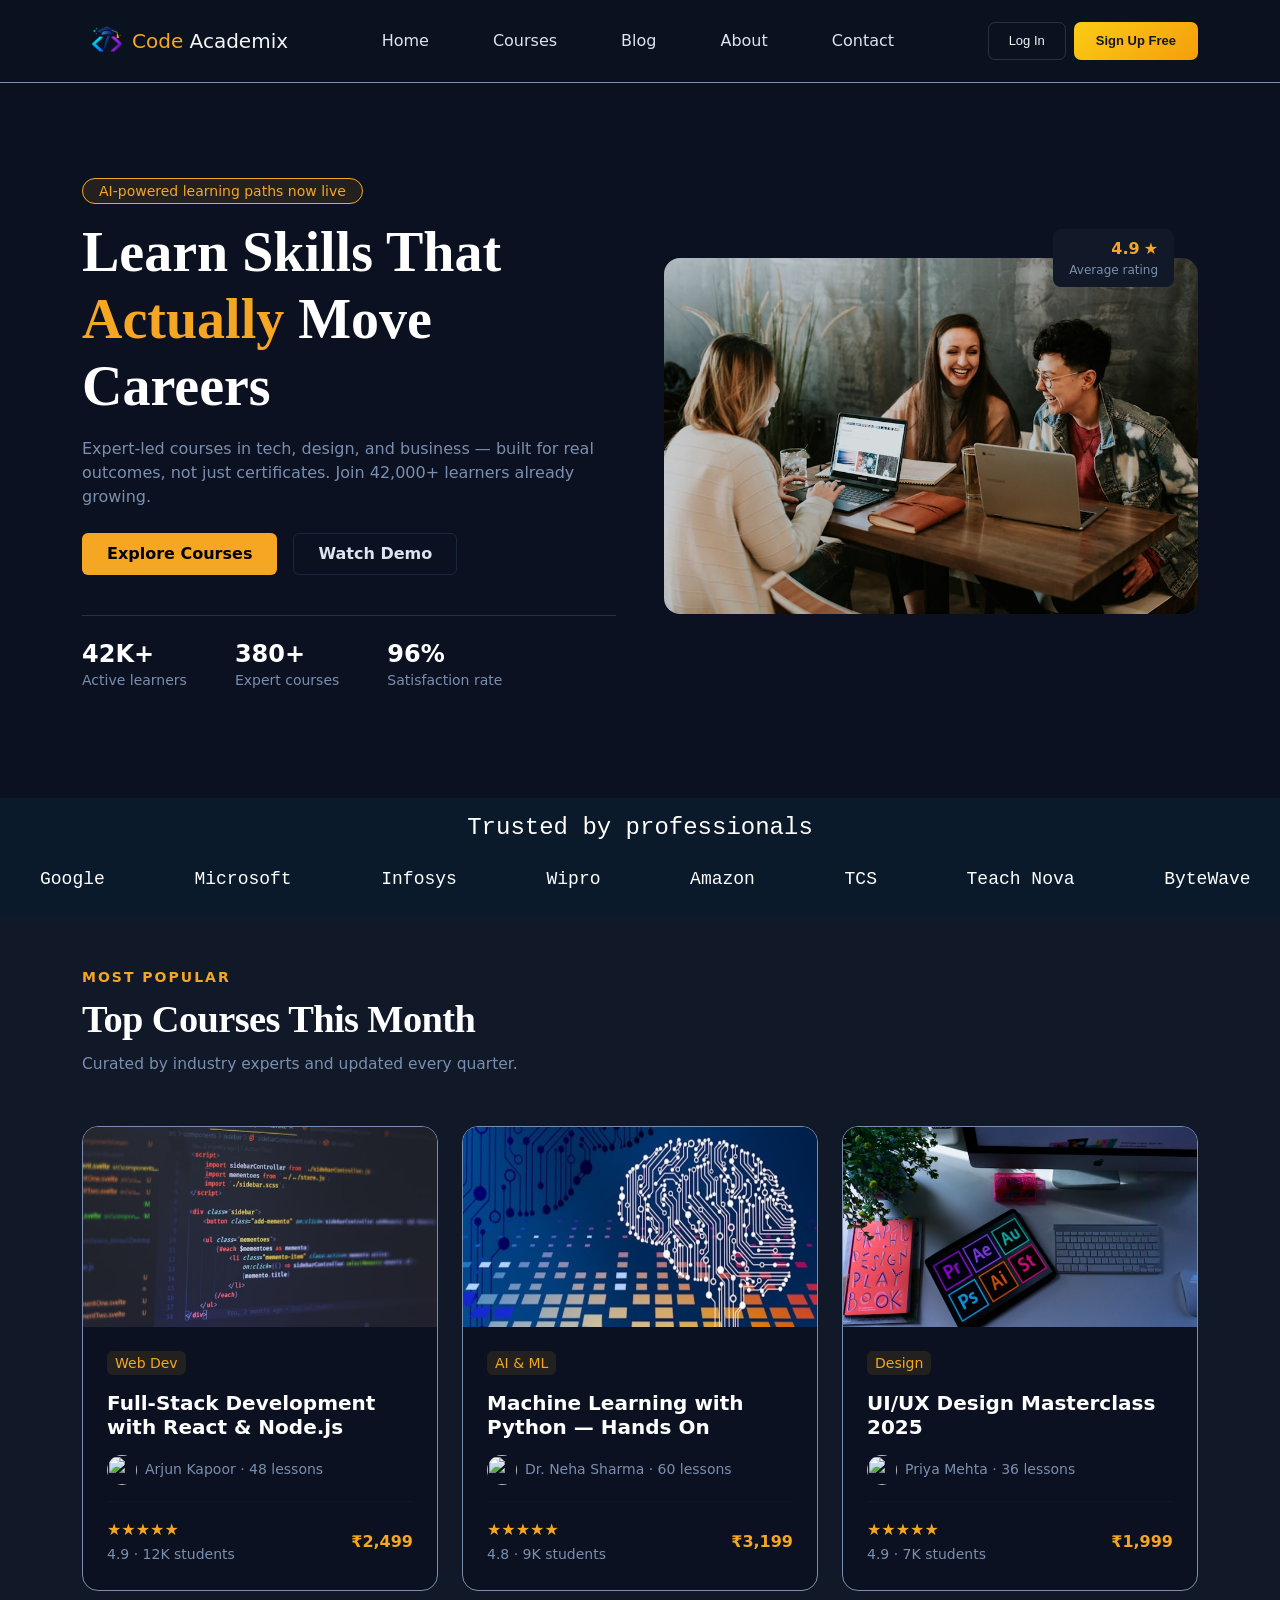
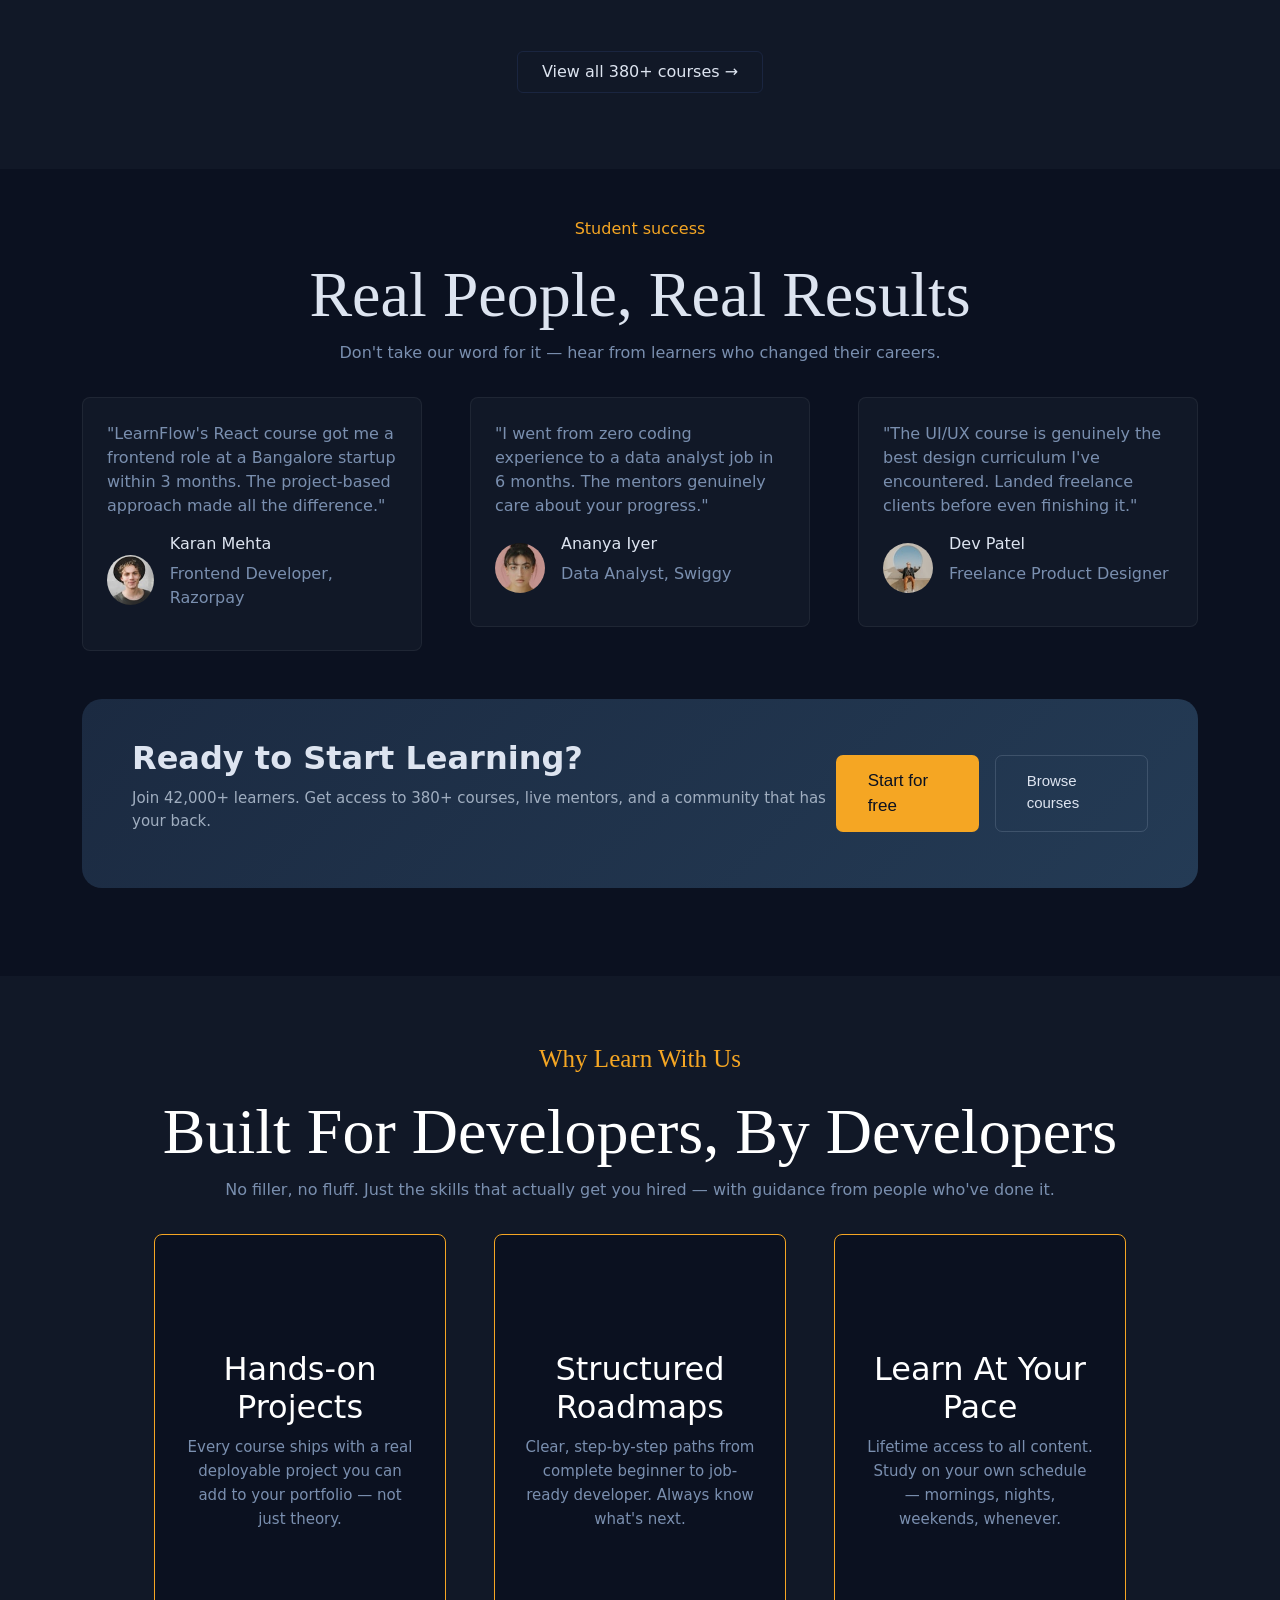
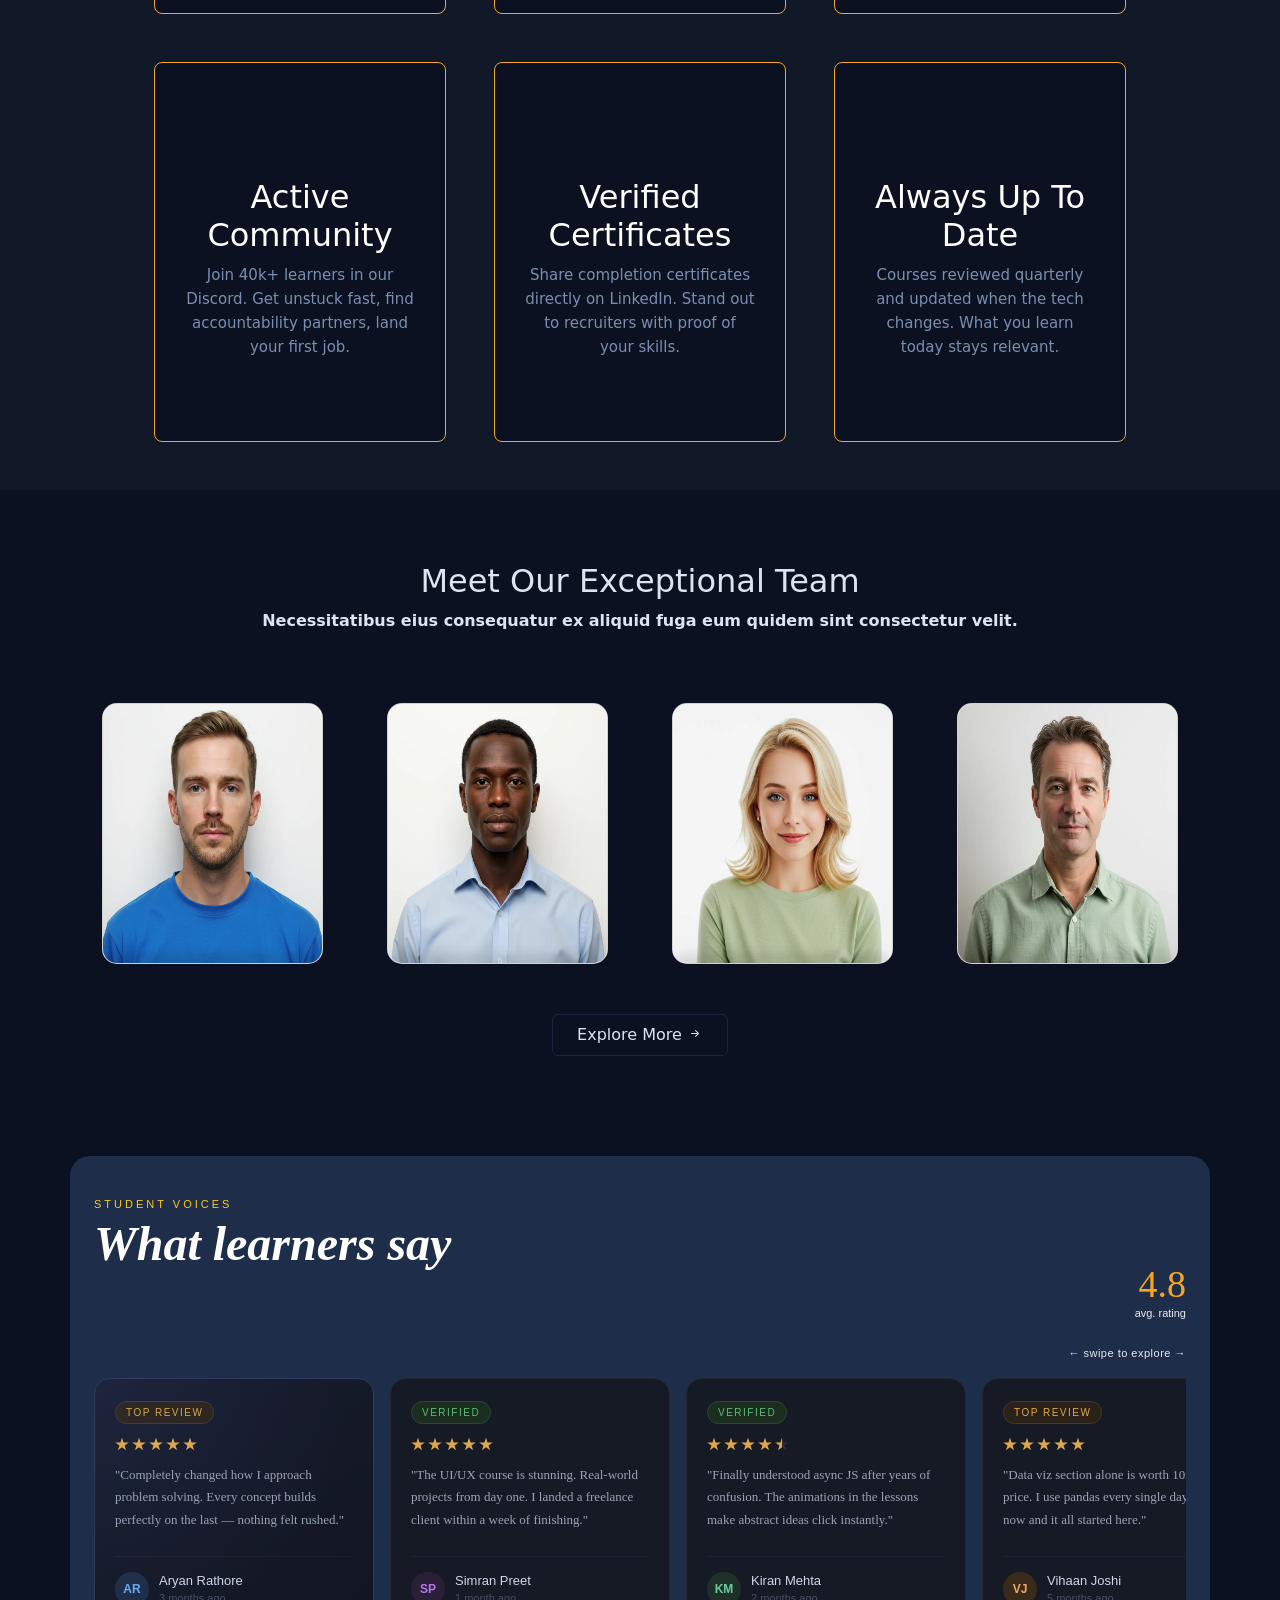
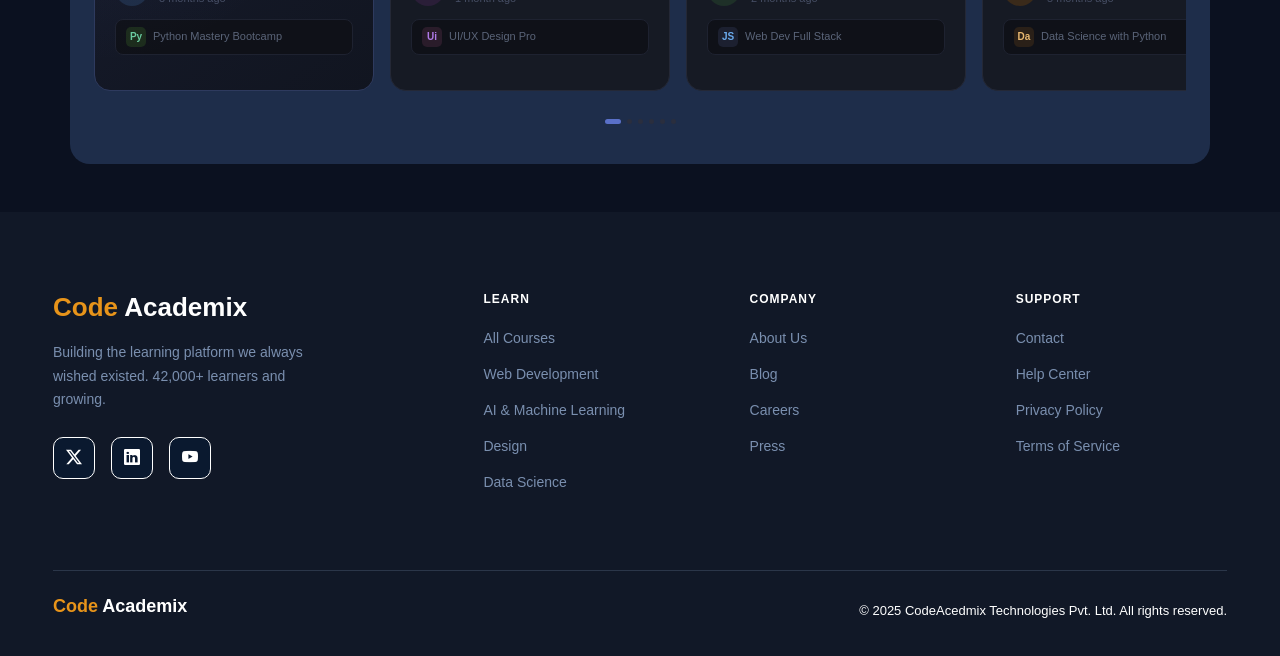
==== commit 513e55e3: "About page done" ====
--- a/Fronted/Main file/index.html
+++ b/Fronted/Main file/index.html
@@ -576,37 +576,109 @@
 
             <div class="row g-4 text-center justify-content-center">
 
-                <div class="col-md-3 col-sm-6 hover-card">
-                    <div class="rounded-pill p-3" id="team-card">
-                        <h5 class="fw-bold">Dyna</h5>
-                        <p class="small">UI/UX Designer</p>
-                        <img src="../assets/person-f-12.png" class="img-fluid rounded-pill mt-3" alt="">
-                    </div>
-                </div>
-
-
-                <div class="col-md-3 col-sm-6 hover-card">
-                    <div class=" rounded-pill p-3" id="team-card">
-                        <h5 class="fw-bold">Sydney</h5>
-                        <p class="small">Developer</p>
-                        <img src="../assets/person-f-5.png" class="img-fluid rounded-pill mt-3" alt="">
-                    </div>
-                </div>
-
-                <div class="col-md-3 col-sm-6 hover-card">
-                    <div class=" rounded-pill p-3" id="team-card">
-                        <h5 class="fw-bold ">Stephani</h5>
-                        <p class="small ">Marketer</p>
-                        <img src="../assets/person-m-11.png" class="img-fluid rounded-pill mt-3" alt="">
-                    </div>
-                </div>
-
-
-                <div class="col-md-3 col-sm-6 hover-card">
-                    <div class=" rounded-pill p-3" id="team-card">
-                        <h5 class="fw-bold ">Rachel</h5>
-                        <p class="small ">Creative Designer</p>
-                        <img src="../assets/person-m-4.png" class="img-fluid rounded-pill mt-3" alt="">
+                <div class="card-container col-lg-3 col-md-6">
+                    <div class="card">
+                        <div class="imbBx">
+                            <img src="../assets/person-m-9.png" alt="">
+                        </div>
+
+                        <div class="content">
+                            <div class="contentBx">
+                                <h3>James Henry <br><span>Web Developer</span></h3>
+                            </div>
+                            <ul class="sci">
+                                <li style="--i: 1">
+                                    <a href="#"><i class="fa-brands fa-instagram"></i></a>
+                                </li>
+                                <li style="--i: 2">
+                                    <a href="#"><i class="fa-brands fa-github"></i></a>
+                                </li>
+                                <li style="--i: 3">
+                                    <a href="#"><i class="fa-brands fa-linkedin"></i></a>
+                                </li>
+                            </ul>
+                        </div>
+
+                    </div>
+                </div>
+
+
+                <div class="card-container col-lg-3 col-md-6">
+                    <div class="card">
+                        <div class="imbBx">
+                            <img src="../assets/person-m-11.png" alt="">
+                        </div>
+
+                        <div class="content">
+                            <div class="contentBx">
+                                <h3>Herry <br><span>Head of Community</span></h3>
+                            </div>
+                            <ul class="sci">
+                                <li style="--i: 1">
+                                    <a href="#"><i class="fa-brands fa-instagram"></i></a>
+                                </li>
+                                <li style="--i: 2">
+                                    <a href="#"><i class="fa-brands fa-github"></i></a>
+                                </li>
+                                <li style="--i: 3">
+                                    <a href="#"><i class="fa-brands fa-linkedin"></i></a>
+                                </li>
+                            </ul>
+                        </div>
+
+                    </div>
+                </div>
+
+                <div class="card-container col-lg-3 col-md-6">
+                    <div class="card">
+                        <div class="imbBx">
+                            <img src="../assets/person-f-12.png" alt="">
+                        </div>
+
+                        <div class="content">
+                            <div class="contentBx">
+                                <h3>Shreya Rao <br><span>UI/UX Designer</span></h3>
+                            </div>
+                            <ul class="sci">
+                                <li style="--i: 1">
+                                    <a href="#"><i class="fa-brands fa-instagram"></i></a>
+                                </li>
+                                <li style="--i: 2">
+                                    <a href="#"><i class="fa-brands fa-github"></i></a>
+                                </li>
+                                <li style="--i: 3">
+                                    <a href="#"><i class="fa-brands fa-linkedin"></i></a>
+                                </li>
+                            </ul>
+                        </div>
+
+                    </div>
+                </div>
+
+
+                <div class="card-container col-lg-3 col-md-6">
+                    <div class="card">
+                        <div class="imbBx">
+                            <img src="../assets/person-m-6.png" alt="">
+                        </div>
+
+                        <div class="content">
+                            <div class="contentBx">
+                                <h3>Arjun Kapoor <br><span>Product Manager</span></h3>
+                            </div>
+                            <ul class="sci">
+                                <li style="--i: 1">
+                                    <a href="#"><i class="fa-brands fa-instagram"></i></a>
+                                </li>
+                                <li style="--i: 2">
+                                    <a href="#"><i class="fa-brands fa-github"></i></a>
+                                </li>
+                                <li style="--i: 3">
+                                    <a href="#"><i class="fa-brands fa-linkedin"></i></a>
+                                </li>
+                            </ul>
+                        </div>
+
                     </div>
                 </div>
 
--- a/Fronted/style.css
+++ b/Fronted/style.css
@@ -406,12 +406,108 @@
     color: var(--text);
 }
 
-.hover-card {
-    transition: 0.3s;
-}
-
-.hover-card:hover {
-    transform: translateY(-8px);
+.card-container {
+    position: relative;
+    display: flex;
+    justify-content: center;
+    align-items: center;
+    flex-wrap: wrap;
+    margin: 10px 0;
+    object-fit: cover;
+}
+
+.card-container .card {
+    position: relative;
+    width: 100%;
+    height: 100%;
+    margin: 20px;
+    overflow: hidden;
+    box-shadow: 0 30px -20px rgba(0, 0, 0, 1),
+        inset 0 0 0 1000px rgba(67, 52, 109, .6);
+    border-radius: 15px;
+    display: flex;
+    justify-content: center;
+    align-items: center;
+}
+
+.card .imbBx,
+.imbBx img {
+    width: 100%;
+    height: 100%;
+}
+
+.card .content {
+    position: absolute;
+    bottom: -160px;
+    width: 100%;
+    height: 160px;
+    display: flex;
+    justify-content: center;
+    align-items: center;
+    flex-direction: column;
+    backdrop-filter: blur(15px);
+    box-shadow: 0 -10px 10px rgba(0, 0, 0, 0.1);
+    border: 1px solid rgba(255, 255, 255, 0.1);
+    border-radius: 15px;
+    transition: bottom 0.5s;
+    transition-delay: 0.65s;
+}
+
+.card:hover .content {
+    bottom: 0;
+    transition-delay: 0s;
+
+}
+
+.content .contentBx h3 {
+    text-transform: uppercase;
+    color: black;
+    letter-spacing: 2px;
+    font-weight: 500;
+    font-size: 18px;
+    text-align: center;
+    margin: 20px 0 15px;
+    line-height: 1.1em;
+    transition: 0.5s;
+    transition-delay: 0.6s;
+    opacity: 0;
+    transform: translateY(-20px);
+}
+
+.card:hover .content .contentBx h3 {
+    opacity: 1;
+    transform: translateY(0);
+}
+
+.content .contentBx h3 span {
+    font-size: 12px;
+    font-weight: 300;
+    text-transform: initial;
+}
+
+.content .sci {
+    position: relative;
+    bottom: 10px;
+    display: flex;
+}
+
+.content .sci li {
+    list-style: none;
+    margin: 0 10px;
+    transform: translateY(40px);
+    transition: 0.5s;
+    opacity: 0;
+    transition-delay: calc(0.2s * var(--i));
+}
+
+.card:hover .content .sci li {
+    transform: translateY(0);
+    opacity: 1;
+}
+
+.content .sci li a {
+    color: black;
+    font-size: 24px;
 }
 
 
@@ -1143,7 +1239,7 @@
 /* About us - Our story */
 
 .our-story {
-    background-color: var(--navy);
+    background-color: var(--navy2);
     min-height: 480px;
 }
 
@@ -1207,7 +1303,7 @@
 }
 
 .stats {
-    background-color: #081625;
+    background-color: var(--navy);
     padding: 40px 0;
 }
 
@@ -1239,7 +1335,7 @@
 /* what drives us */
 
 .values-section {
-    background-color: var(--navy);
+    background-color: var(--navy2);
     padding: 70px 60px;
 }
 
@@ -1262,7 +1358,7 @@
 }
 
 .value-card {
-    background-color: var(--navy2);
+    background-color: var(--navy);
     border-radius: 6px;
     padding: 30px 28px;
     height: 100%;
@@ -1323,4 +1419,31 @@
     .value-card {
         margin-bottom: 20px;
     }
+}
+
+/* about-team  */
+
+.about-team {
+    background-color: var(--navy);
+    padding: 72px 40px 80px;
+    font-family: 'DM Sans', sans-serif;
+}
+
+.about-label {
+    font-family: 'DM Sans', sans-serif;
+    font-size: 11px;
+    font-weight: 500;
+    letter-spacing: 0.18em;
+    text-transform: uppercase;
+    color: var(--amber);
+    margin-bottom: 14px;
+}
+
+.about-heading {
+    font-family: 'Playfair Display', serif;
+    font-size: clamp(2rem, 4vw, 2.75rem);
+    font-weight: 700;
+    color: var(--white);
+    margin-bottom: 48px;
+    line-height: 1.15;
 }
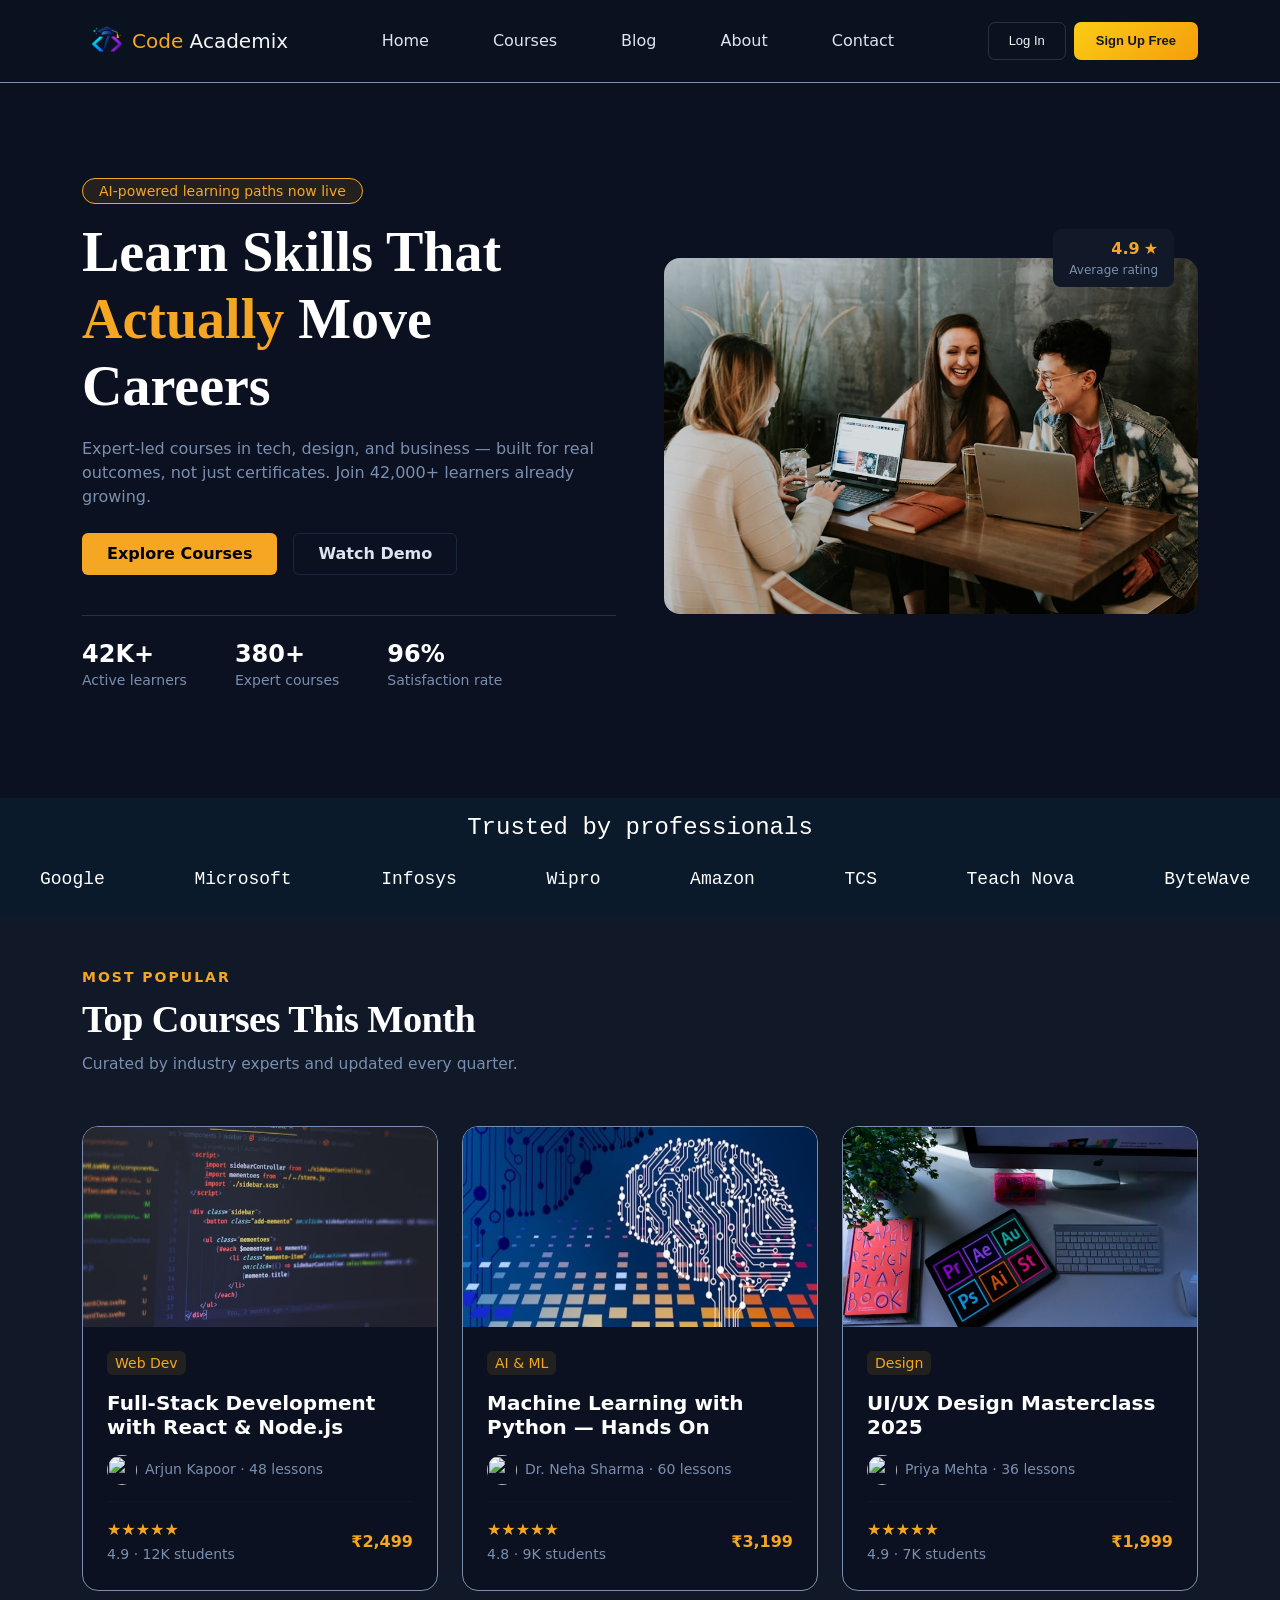
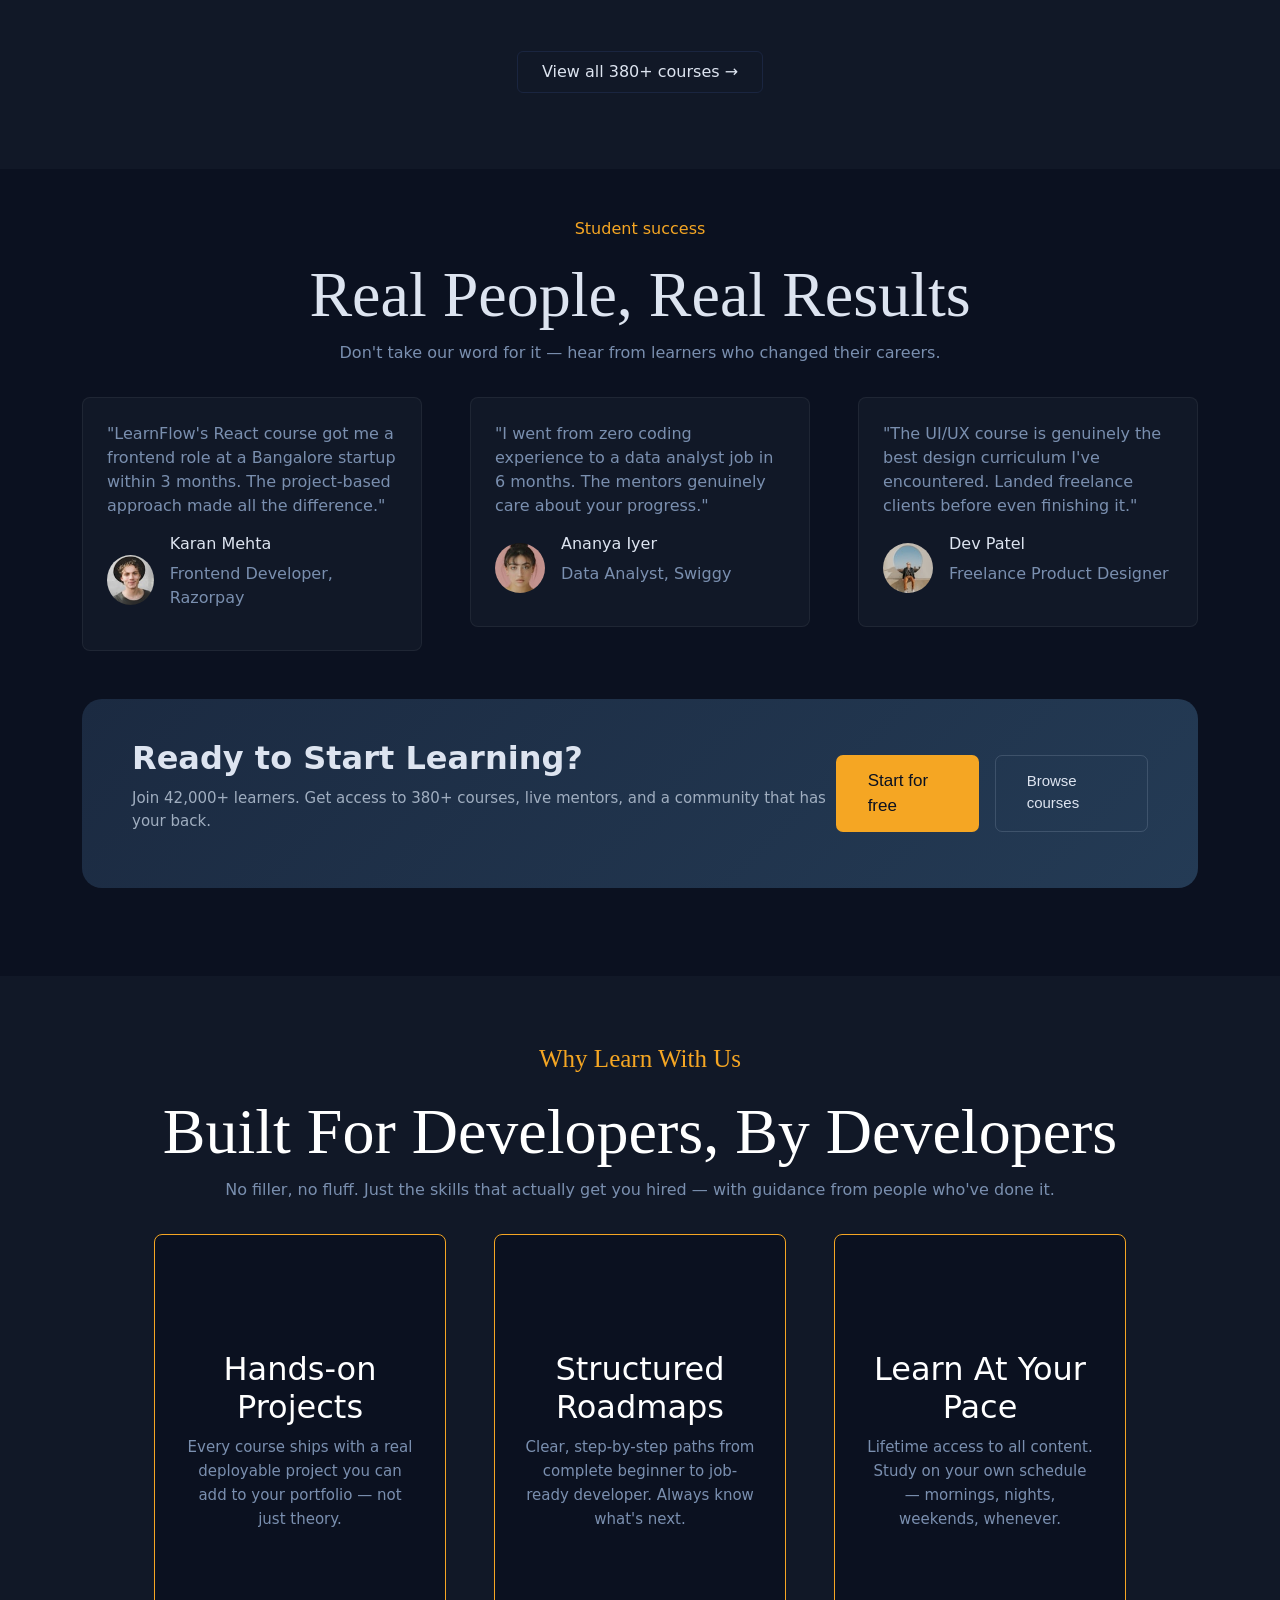
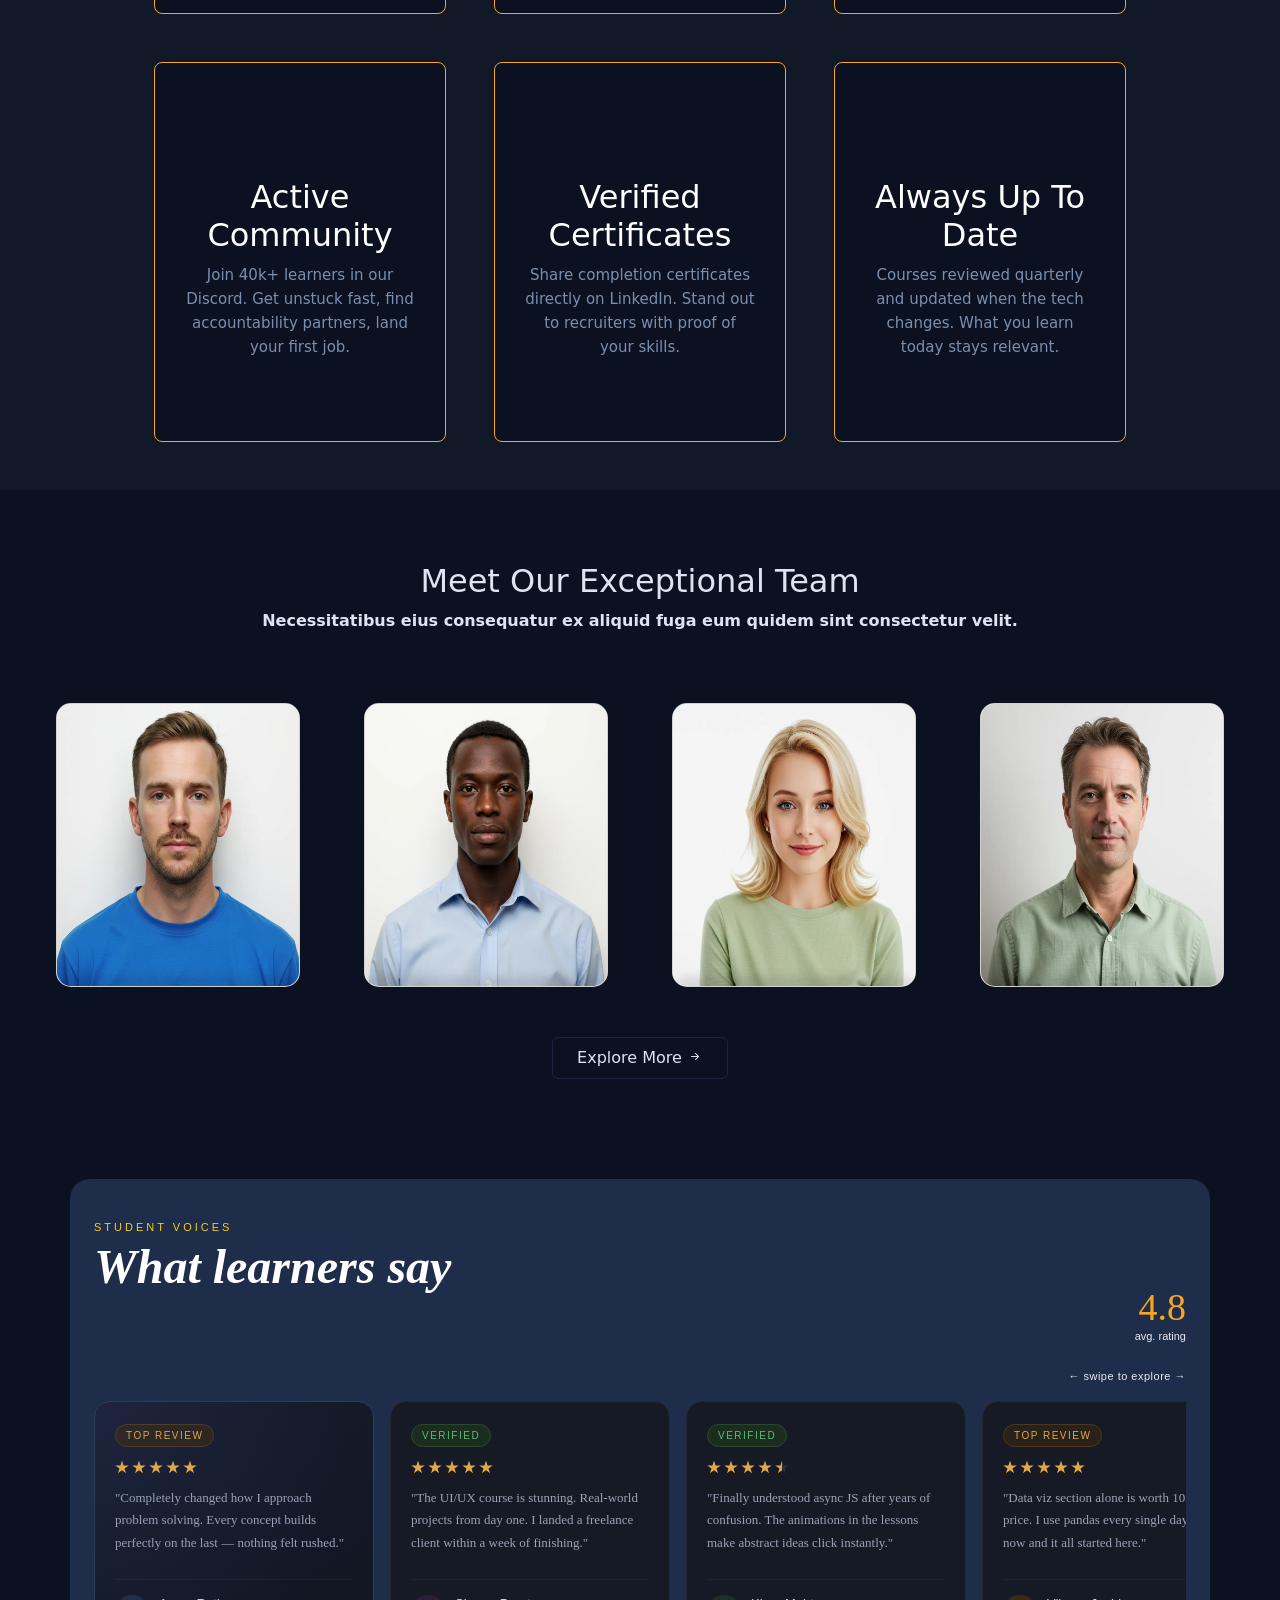
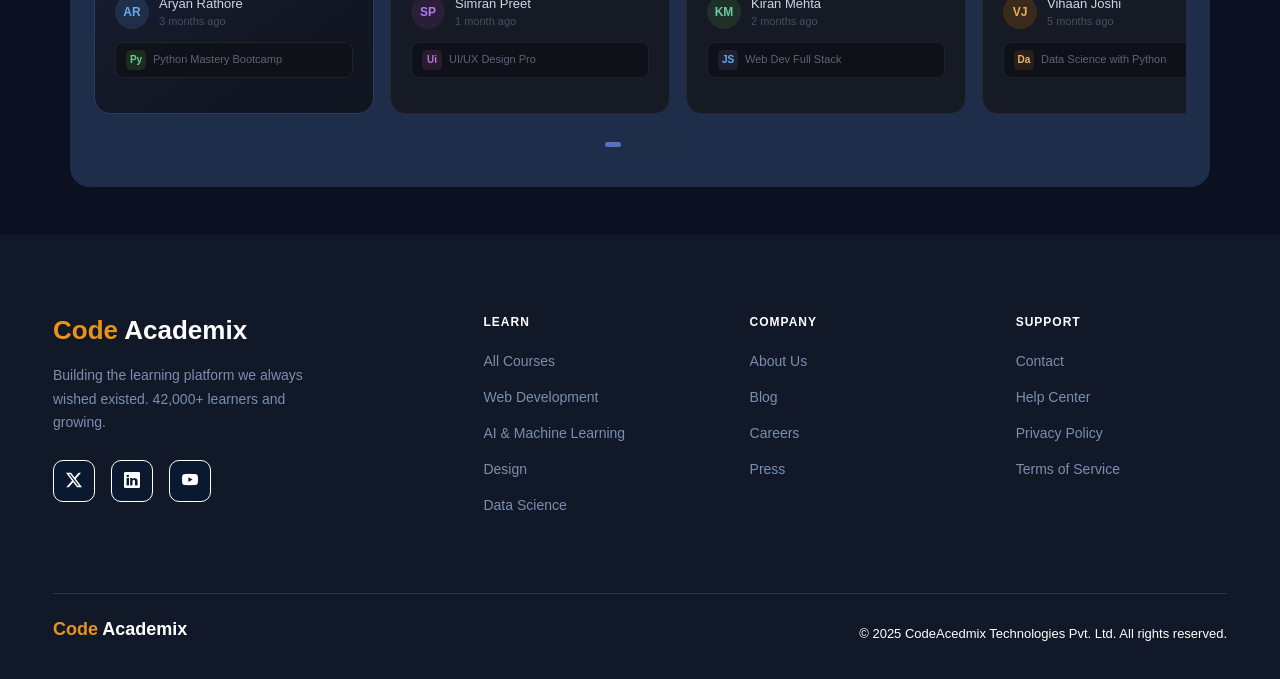
==== commit 50860947: "small changes in team section" ====
--- a/Fronted/Main file/index.html
+++ b/Fronted/Main file/index.html
@@ -572,7 +572,7 @@
             <p class="fw-bold">Necessitatibus eius consequatur ex aliquid fuga eum quidem sint consectetur velit.</p>
         </div>
 
-        <div class="container py-4">
+        <div class="container-fluid py-4 px-4">
 
             <div class="row g-4 text-center justify-content-center">
 
@@ -683,7 +683,7 @@
                 </div>
 
                 <div class="text-center mt-5">
-                    <a href="#"><button class="btn px-4 py-2" id="courses-button">
+                    <a href="../Main file/About.html"><button class="btn px-4 py-2" id="courses-button">
                             Explore More <i class="bi bi-arrow-right-short"></i>
                         </button></a>
                 </div>
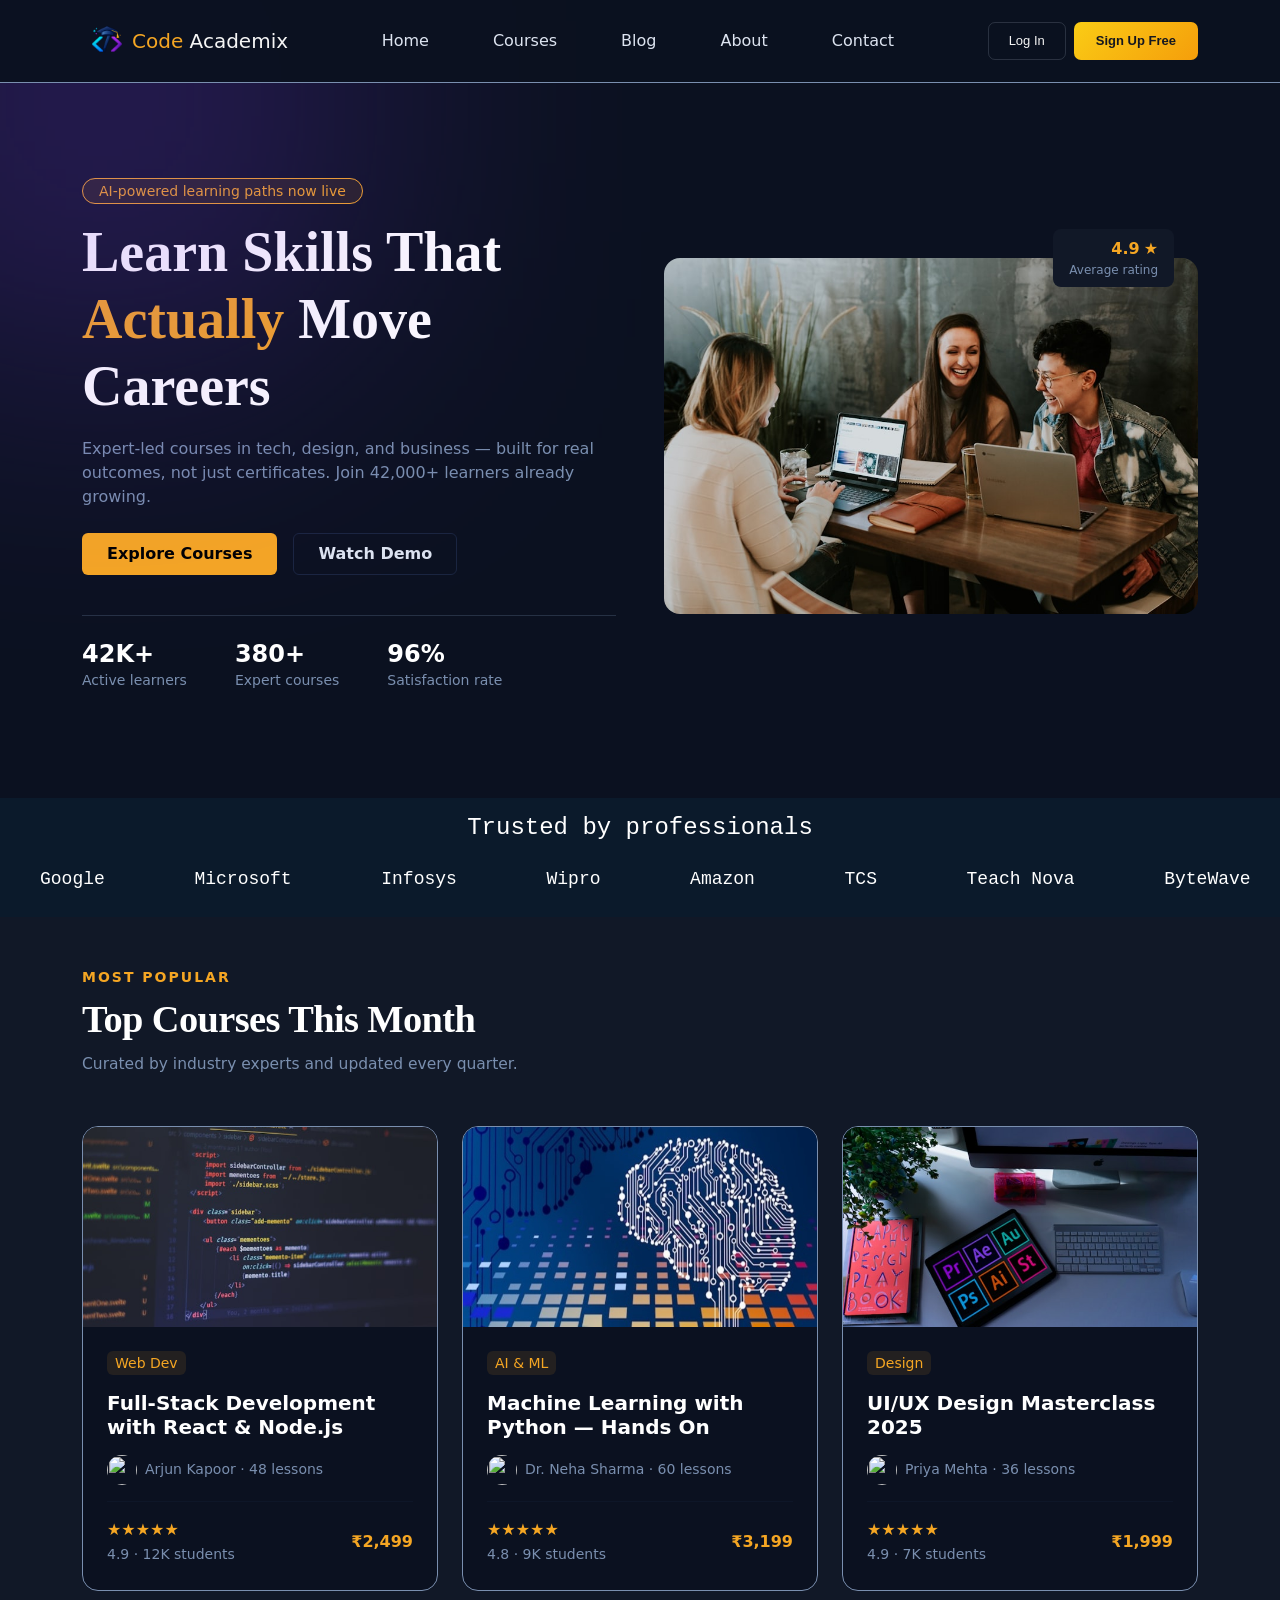
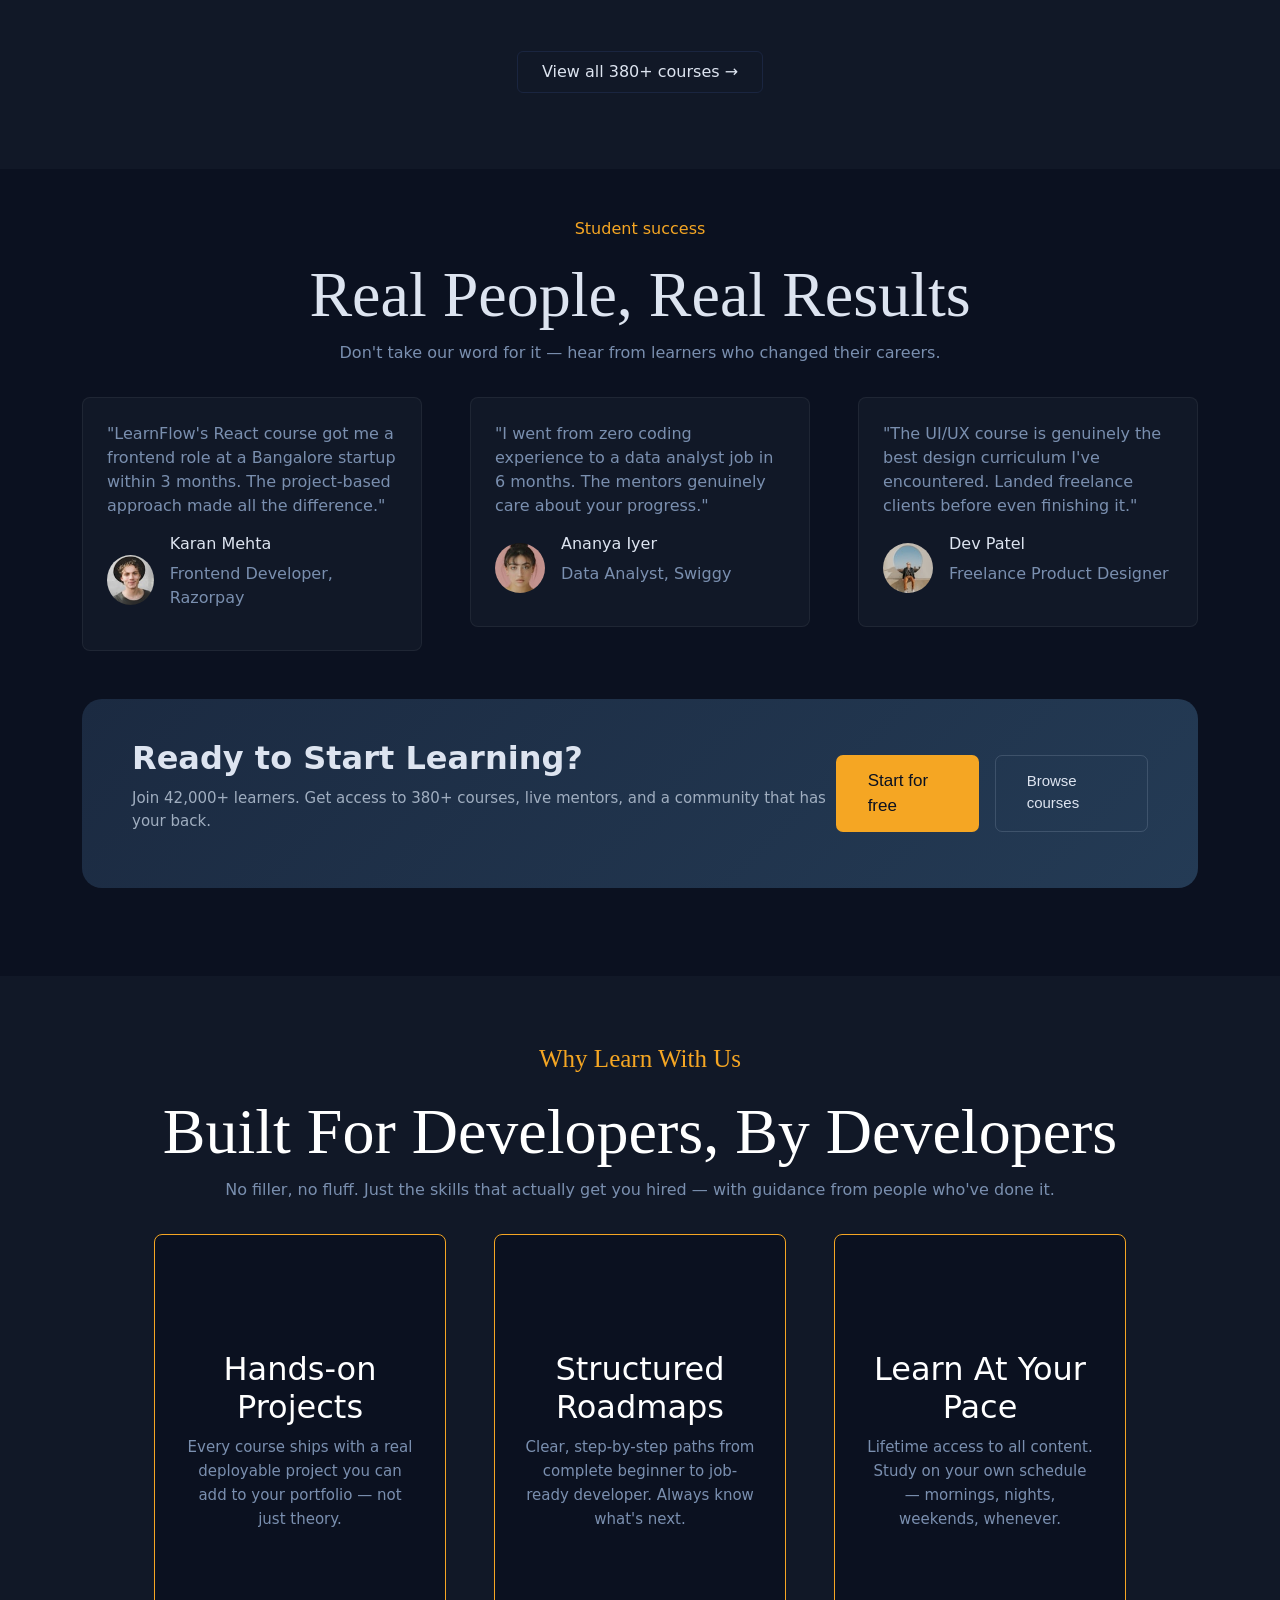
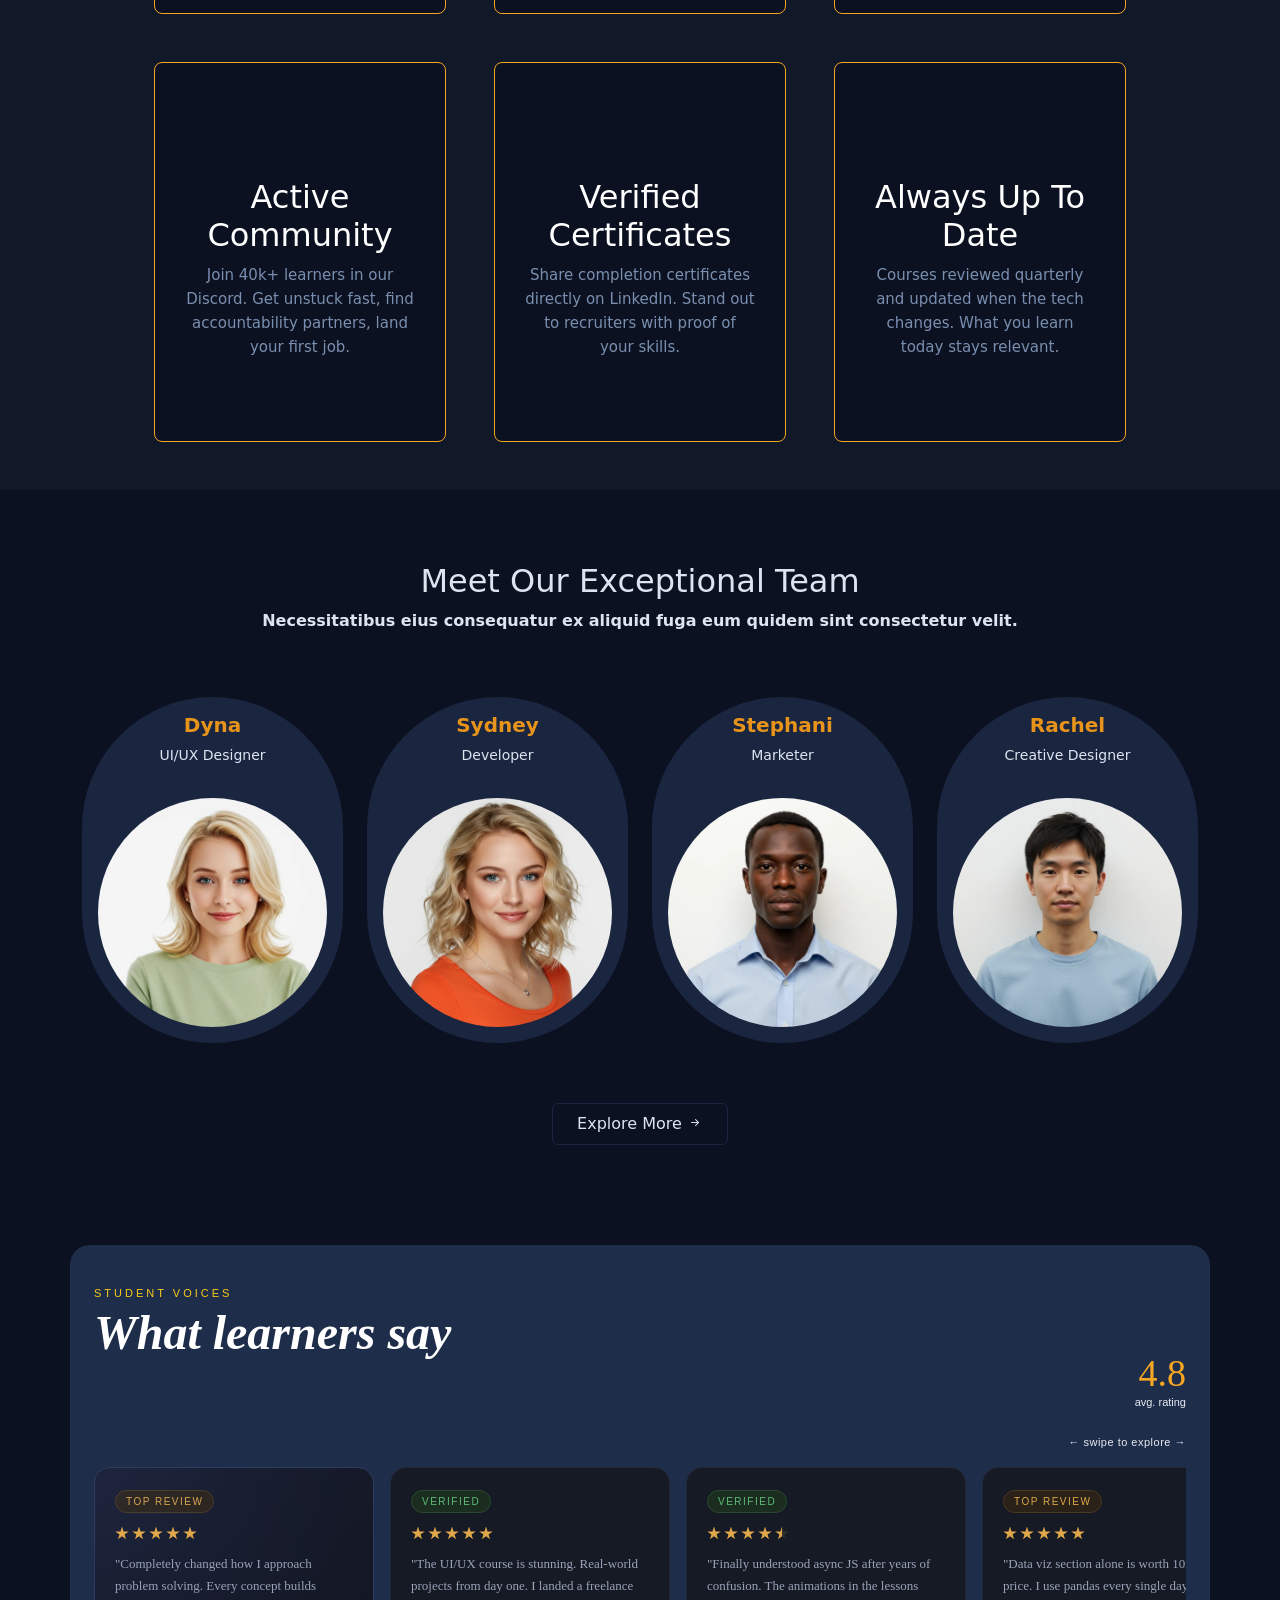
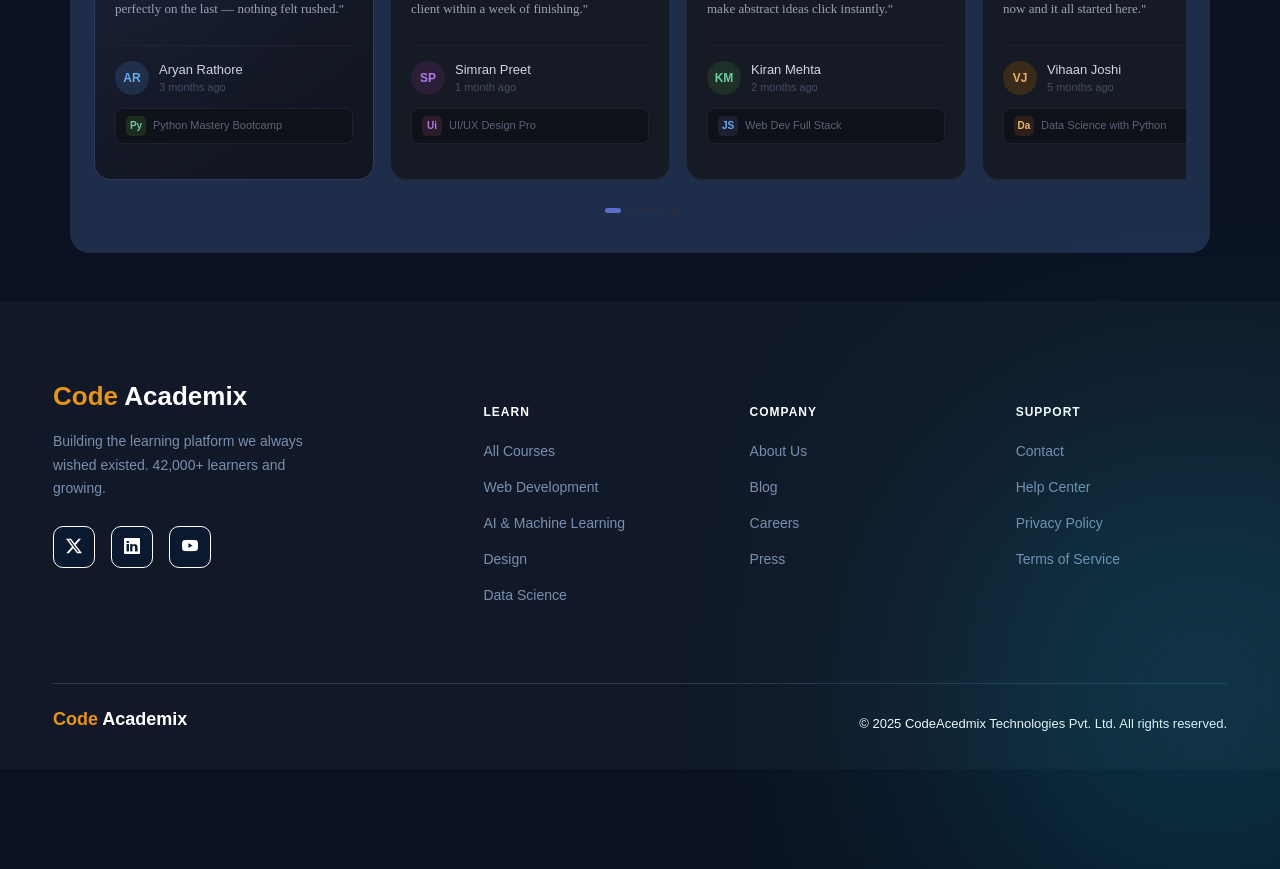
==== commit a707d66d: "making login page" ====
--- a/Fronted/Main file/index.html
+++ b/Fronted/Main file/index.html
@@ -52,7 +52,7 @@
                     </li>
                 </ul>
                 <div class="nav-right d-flex flex-column flex-lg-row align-items-center gap-2 mt-3 mt-lg-0">
-                    <a id="nav-ghost" href="#">Log In </a>
+                    <a id="nav-ghost" href="../Main file/Login.html">Log In </a>
                     <a id="nav-glow" href="#">Sign Up Free</a>
                 </div>
             </div>
@@ -572,118 +572,46 @@
             <p class="fw-bold">Necessitatibus eius consequatur ex aliquid fuga eum quidem sint consectetur velit.</p>
         </div>
 
-        <div class="container-fluid py-4 px-4">
+        <div class="container py-4">
 
             <div class="row g-4 text-center justify-content-center">
 
-                <div class="card-container col-lg-3 col-md-6">
-                    <div class="card">
-                        <div class="imbBx">
-                            <img src="../assets/person-m-9.png" alt="">
-                        </div>
-
-                        <div class="content">
-                            <div class="contentBx">
-                                <h3>James Henry <br><span>Web Developer</span></h3>
-                            </div>
-                            <ul class="sci">
-                                <li style="--i: 1">
-                                    <a href="#"><i class="fa-brands fa-instagram"></i></a>
-                                </li>
-                                <li style="--i: 2">
-                                    <a href="#"><i class="fa-brands fa-github"></i></a>
-                                </li>
-                                <li style="--i: 3">
-                                    <a href="#"><i class="fa-brands fa-linkedin"></i></a>
-                                </li>
-                            </ul>
-                        </div>
-
-                    </div>
-                </div>
-
-
-                <div class="card-container col-lg-3 col-md-6">
-                    <div class="card">
-                        <div class="imbBx">
-                            <img src="../assets/person-m-11.png" alt="">
-                        </div>
-
-                        <div class="content">
-                            <div class="contentBx">
-                                <h3>Herry <br><span>Head of Community</span></h3>
-                            </div>
-                            <ul class="sci">
-                                <li style="--i: 1">
-                                    <a href="#"><i class="fa-brands fa-instagram"></i></a>
-                                </li>
-                                <li style="--i: 2">
-                                    <a href="#"><i class="fa-brands fa-github"></i></a>
-                                </li>
-                                <li style="--i: 3">
-                                    <a href="#"><i class="fa-brands fa-linkedin"></i></a>
-                                </li>
-                            </ul>
-                        </div>
-
-                    </div>
-                </div>
-
-                <div class="card-container col-lg-3 col-md-6">
-                    <div class="card">
-                        <div class="imbBx">
-                            <img src="../assets/person-f-12.png" alt="">
-                        </div>
-
-                        <div class="content">
-                            <div class="contentBx">
-                                <h3>Shreya Rao <br><span>UI/UX Designer</span></h3>
-                            </div>
-                            <ul class="sci">
-                                <li style="--i: 1">
-                                    <a href="#"><i class="fa-brands fa-instagram"></i></a>
-                                </li>
-                                <li style="--i: 2">
-                                    <a href="#"><i class="fa-brands fa-github"></i></a>
-                                </li>
-                                <li style="--i: 3">
-                                    <a href="#"><i class="fa-brands fa-linkedin"></i></a>
-                                </li>
-                            </ul>
-                        </div>
-
-                    </div>
-                </div>
-
-
-                <div class="card-container col-lg-3 col-md-6">
-                    <div class="card">
-                        <div class="imbBx">
-                            <img src="../assets/person-m-6.png" alt="">
-                        </div>
-
-                        <div class="content">
-                            <div class="contentBx">
-                                <h3>Arjun Kapoor <br><span>Product Manager</span></h3>
-                            </div>
-                            <ul class="sci">
-                                <li style="--i: 1">
-                                    <a href="#"><i class="fa-brands fa-instagram"></i></a>
-                                </li>
-                                <li style="--i: 2">
-                                    <a href="#"><i class="fa-brands fa-github"></i></a>
-                                </li>
-                                <li style="--i: 3">
-                                    <a href="#"><i class="fa-brands fa-linkedin"></i></a>
-                                </li>
-                            </ul>
-                        </div>
-
+                <div class="col-md-3 col-sm-6 hover-card">
+                    <div class="rounded-pill p-3" id="team-card">
+                        <h5 class="fw-bold">Dyna</h5>
+                        <p class="small">UI/UX Designer</p>
+                        <img src="../assets/person-f-12.png" class="img-fluid rounded-pill mt-3" alt="">
+                    </div>
+                </div>
+
+
+                <div class="col-md-3 col-sm-6 hover-card">
+                    <div class=" rounded-pill p-3" id="team-card">
+                        <h5 class="fw-bold">Sydney</h5>
+                        <p class="small">Developer</p>
+                        <img src="../assets/person-f-5.png" class="img-fluid rounded-pill mt-3" alt="">
+                    </div>
+                </div>
+
+                <div class="col-md-3 col-sm-6 hover-card">
+                    <div class=" rounded-pill p-3" id="team-card">
+                        <h5 class="fw-bold ">Stephani</h5>
+                        <p class="small ">Marketer</p>
+                        <img src="../assets/person-m-11.png" class="img-fluid rounded-pill mt-3" alt="">
+                    </div>
+                </div>
+
+
+                <div class="col-md-3 col-sm-6 hover-card">
+                    <div class=" rounded-pill p-3" id="team-card">
+                        <h5 class="fw-bold ">Rachel</h5>
+                        <p class="small ">Creative Designer</p>
+                        <img src="../assets/person-m-4.png" class="img-fluid rounded-pill mt-3" alt="">
                     </div>
                 </div>
 
                 <div class="text-center mt-5">
-                    <a href="../Main file/About.html"><button class="btn px-4 py-2" id="courses-button">
+                    <a href="#"><button class="btn px-4 py-2" id="courses-button">
                             Explore More <i class="bi bi-arrow-right-short"></i>
                         </button></a>
                 </div>
@@ -902,7 +830,7 @@
                     </div>
                 </div>
 
-                <div class="footer-col">
+                <div class="footer-col mt-4">
                     <h6 class="footer-heading">LEARN</h6>
                     <ul class="list-unstyled footer-links">
                         <li><a href="#">All Courses</a></li>
@@ -913,7 +841,7 @@
                     </ul>
                 </div>
 
-                <div class="footer-col">
+                <div class="footer-col mt-4">
                     <h6 class="footer-heading">COMPANY</h6>
                     <ul class="list-unstyled footer-links">
                         <li><a href="#">About Us</a></li>
@@ -923,7 +851,7 @@
                     </ul>
                 </div>
 
-                <div class="footer-col">
+                <div class="footer-col mt-4">
                     <h6 class="footer-heading">SUPPORT</h6>
                     <ul class="list-unstyled footer-links">
                         <li><a href="#">Contact</a></li>
--- a/Fronted/style.css
+++ b/Fronted/style.css
@@ -406,108 +406,12 @@
     color: var(--text);
 }
 
-.card-container {
-    position: relative;
-    display: flex;
-    justify-content: center;
-    align-items: center;
-    flex-wrap: wrap;
-    margin: 10px 0;
-    object-fit: cover;
-}
-
-.card-container .card {
-    position: relative;
-    width: 100%;
-    height: 100%;
-    margin: 20px;
-    overflow: hidden;
-    box-shadow: 0 30px -20px rgba(0, 0, 0, 1),
-        inset 0 0 0 1000px rgba(67, 52, 109, .6);
-    border-radius: 15px;
-    display: flex;
-    justify-content: center;
-    align-items: center;
-}
-
-.card .imbBx,
-.imbBx img {
-    width: 100%;
-    height: 100%;
-}
-
-.card .content {
-    position: absolute;
-    bottom: -160px;
-    width: 100%;
-    height: 160px;
-    display: flex;
-    justify-content: center;
-    align-items: center;
-    flex-direction: column;
-    backdrop-filter: blur(15px);
-    box-shadow: 0 -10px 10px rgba(0, 0, 0, 0.1);
-    border: 1px solid rgba(255, 255, 255, 0.1);
-    border-radius: 15px;
-    transition: bottom 0.5s;
-    transition-delay: 0.65s;
-}
-
-.card:hover .content {
-    bottom: 0;
-    transition-delay: 0s;
-
-}
-
-.content .contentBx h3 {
-    text-transform: uppercase;
-    color: black;
-    letter-spacing: 2px;
-    font-weight: 500;
-    font-size: 18px;
-    text-align: center;
-    margin: 20px 0 15px;
-    line-height: 1.1em;
-    transition: 0.5s;
-    transition-delay: 0.6s;
-    opacity: 0;
-    transform: translateY(-20px);
-}
-
-.card:hover .content .contentBx h3 {
-    opacity: 1;
-    transform: translateY(0);
-}
-
-.content .contentBx h3 span {
-    font-size: 12px;
-    font-weight: 300;
-    text-transform: initial;
-}
-
-.content .sci {
-    position: relative;
-    bottom: 10px;
-    display: flex;
-}
-
-.content .sci li {
-    list-style: none;
-    margin: 0 10px;
-    transform: translateY(40px);
-    transition: 0.5s;
-    opacity: 0;
-    transition-delay: calc(0.2s * var(--i));
-}
-
-.card:hover .content .sci li {
-    transform: translateY(0);
-    opacity: 1;
-}
-
-.content .sci li a {
-    color: black;
-    font-size: 24px;
+.hover-card {
+    transition: 0.3s;
+}
+
+.hover-card:hover {
+    transform: translateY(-8px);
 }
 
 
@@ -1239,7 +1143,7 @@
 /* About us - Our story */
 
 .our-story {
-    background-color: var(--navy2);
+    background-color: var(--navy);
     min-height: 480px;
 }
 
@@ -1303,7 +1207,7 @@
 }
 
 .stats {
-    background-color: var(--navy);
+    background-color: #081625;
     padding: 40px 0;
 }
 
@@ -1335,7 +1239,7 @@
 /* what drives us */
 
 .values-section {
-    background-color: var(--navy2);
+    background-color: var(--navy);
     padding: 70px 60px;
 }
 
@@ -1358,7 +1262,7 @@
 }
 
 .value-card {
-    background-color: var(--navy);
+    background-color: var(--navy2);
     border-radius: 6px;
     padding: 30px 28px;
     height: 100%;
@@ -1421,29 +1325,251 @@
     }
 }
 
-/* about-team  */
-
-.about-team {
-    background-color: var(--navy);
-    padding: 72px 40px 80px;
-    font-family: 'DM Sans', sans-serif;
-}
-
-.about-label {
-    font-family: 'DM Sans', sans-serif;
-    font-size: 11px;
-    font-weight: 500;
-    letter-spacing: 0.18em;
-    text-transform: uppercase;
-    color: var(--amber);
-    margin-bottom: 14px;
-}
-
-.about-heading {
-    font-family: 'Playfair Display', serif;
-    font-size: clamp(2rem, 4vw, 2.75rem);
-    font-weight: 700;
-    color: var(--white);
-    margin-bottom: 48px;
-    line-height: 1.15;
-}+    body{
+      min-height:100vh;
+      background: linear-gradient(135deg,#0f172a,#111827,#1e293b);
+      overflow-x:hidden;
+      position:relative;
+    }
+
+    /* BACKGROUND GLOW */
+    body::before{
+      content:"";
+      position:absolute;
+      width:400px;
+      height:400px;
+      background:#7c3aed;
+      filter:blur(150px);
+      top:-100px;
+      left:-100px;
+      opacity:.4;
+    }
+
+    body::after{
+      content:"";
+      position:absolute;
+      width:350px;
+      height:350px;
+      background:#06b6d4;
+      filter:blur(150px);
+      bottom:-100px;
+      right:-100px;
+      opacity:.4;
+    }
+
+    .auth-wrapper{
+      min-height:100vh;
+      display:flex;
+      align-items:center;
+      justify-content:center;
+      padding:30px;
+      position:relative;
+      z-index:2;
+    }
+
+    .auth-card{
+      width:100%;
+      max-width:1100px;
+      border-radius:30px;
+      overflow:hidden;
+      background:rgba(255,255,255,0.05);
+      border:1px solid rgba(255,255,255,0.1);
+      backdrop-filter:blur(25px);
+      box-shadow:0 20px 50px rgba(0,0,0,0.4);
+    }
+
+    .left-side{
+      background:linear-gradient(
+        160deg,
+        rgba(124,58,237,.9),
+        rgba(59,130,246,.8)
+      );
+      padding:60px;
+      color:white;
+      position:relative;
+      overflow:hidden;
+    }
+
+    .left-side::before{
+      content:"";
+      position:absolute;
+      width:250px;
+      height:250px;
+      border-radius:50%;
+      background:rgba(255,255,255,0.1);
+      top:-50px;
+      right:-50px;
+    }
+
+    .left-side::after{
+      content:"";
+      position:absolute;
+      width:200px;
+      height:200px;
+      border-radius:50%;
+      background:rgba(255,255,255,0.08);
+      bottom:-60px;
+      left:-60px;
+    }
+
+    .brand{
+      font-size:32px;
+      font-weight:700;
+      margin-bottom:20px;
+    }
+
+    .left-title{
+      font-size:42px;
+      font-weight:700;
+      line-height:1.2;
+      margin-bottom:20px;
+    }
+
+    .left-text{
+      color:rgba(255,255,255,0.8);
+      font-size:15px;
+      line-height:1.8;
+    }
+
+    .right-side{
+      padding:60px 50px;
+      color:white;
+    }
+
+    .tabs{
+      display:flex;
+      background:rgba(255,255,255,0.05);
+      border-radius:15px;
+      padding:6px;
+      margin-bottom:40px;
+    }
+
+    .tabs button{
+      flex:1;
+      border:none;
+      background:transparent;
+      padding:12px;
+      border-radius:10px;
+      color:#cbd5e1;
+      font-weight:600;
+      transition:.3s;
+    }
+
+    .tabs button.active{
+      background:linear-gradient(135deg,#7c3aed,#3b82f6);
+      color:white;
+    }
+
+    .form-title{
+      font-size:32px;
+      font-weight:700;
+      margin-bottom:10px;
+    }
+
+    .form-subtitle{
+      color:#94a3b8;
+      margin-bottom:35px;
+    }
+
+    .form-control{
+      background:rgba(255,255,255,0.06);
+      border:1px solid rgba(255,255,255,0.08);
+      color:white;
+      height:55px;
+      border-radius:14px;
+      padding-left:45px;
+    }
+
+    .form-control:focus{
+      background:rgba(255,255,255,0.08);
+      border-color:#7c3aed;
+      box-shadow:none;
+      color:white;
+    }
+
+    .form-control::placeholder{
+      color:#94a3b8;
+    }
+
+    .input-box{
+      position:relative;
+      margin-bottom:20px;
+    }
+
+    .input-box i{
+      position:absolute;
+      left:15px;
+      top:50%;
+      transform:translateY(-50%);
+      color:#94a3b8;
+      z-index:5;
+    }
+
+    .auth-btn{
+      width:100%;
+      height:55px;
+      border:none;
+      border-radius:14px;
+      background:linear-gradient(135deg,#7c3aed,#3b82f6);
+      color:white;
+      font-weight:600;
+      transition:.3s;
+    }
+
+    .auth-btn:hover{
+      transform:translateY(-2px);
+      box-shadow:0 10px 20px rgba(124,58,237,.3);
+    }
+
+    .social-login{
+      display:flex;
+      gap:15px;
+      margin-top:25px;
+    }
+
+    .social-btn{
+      flex:1;
+      height:50px;
+      border-radius:12px;
+      border:1px solid rgba(255,255,255,0.08);
+      background:rgba(255,255,255,0.05);
+      color:white;
+      transition:.3s;
+    }
+
+    .social-btn:hover{
+      background:rgba(255,255,255,0.1);
+    }
+
+    .extra{
+      display:flex;
+      justify-content:space-between;
+      align-items:center;
+      margin-bottom:20px;
+      font-size:14px;
+      color:#cbd5e1;
+    }
+
+    .extra a{
+      color:#8b5cf6;
+      text-decoration:none;
+    }
+
+    .signup-form{
+      display:none;
+    }
+
+    @media(max-width:991px){
+
+      .left-side{
+        display:none;
+      }
+
+      .right-side{
+        padding:40px 25px;
+      }
+
+      .form-title{
+        font-size:28px;
+      }
+    }
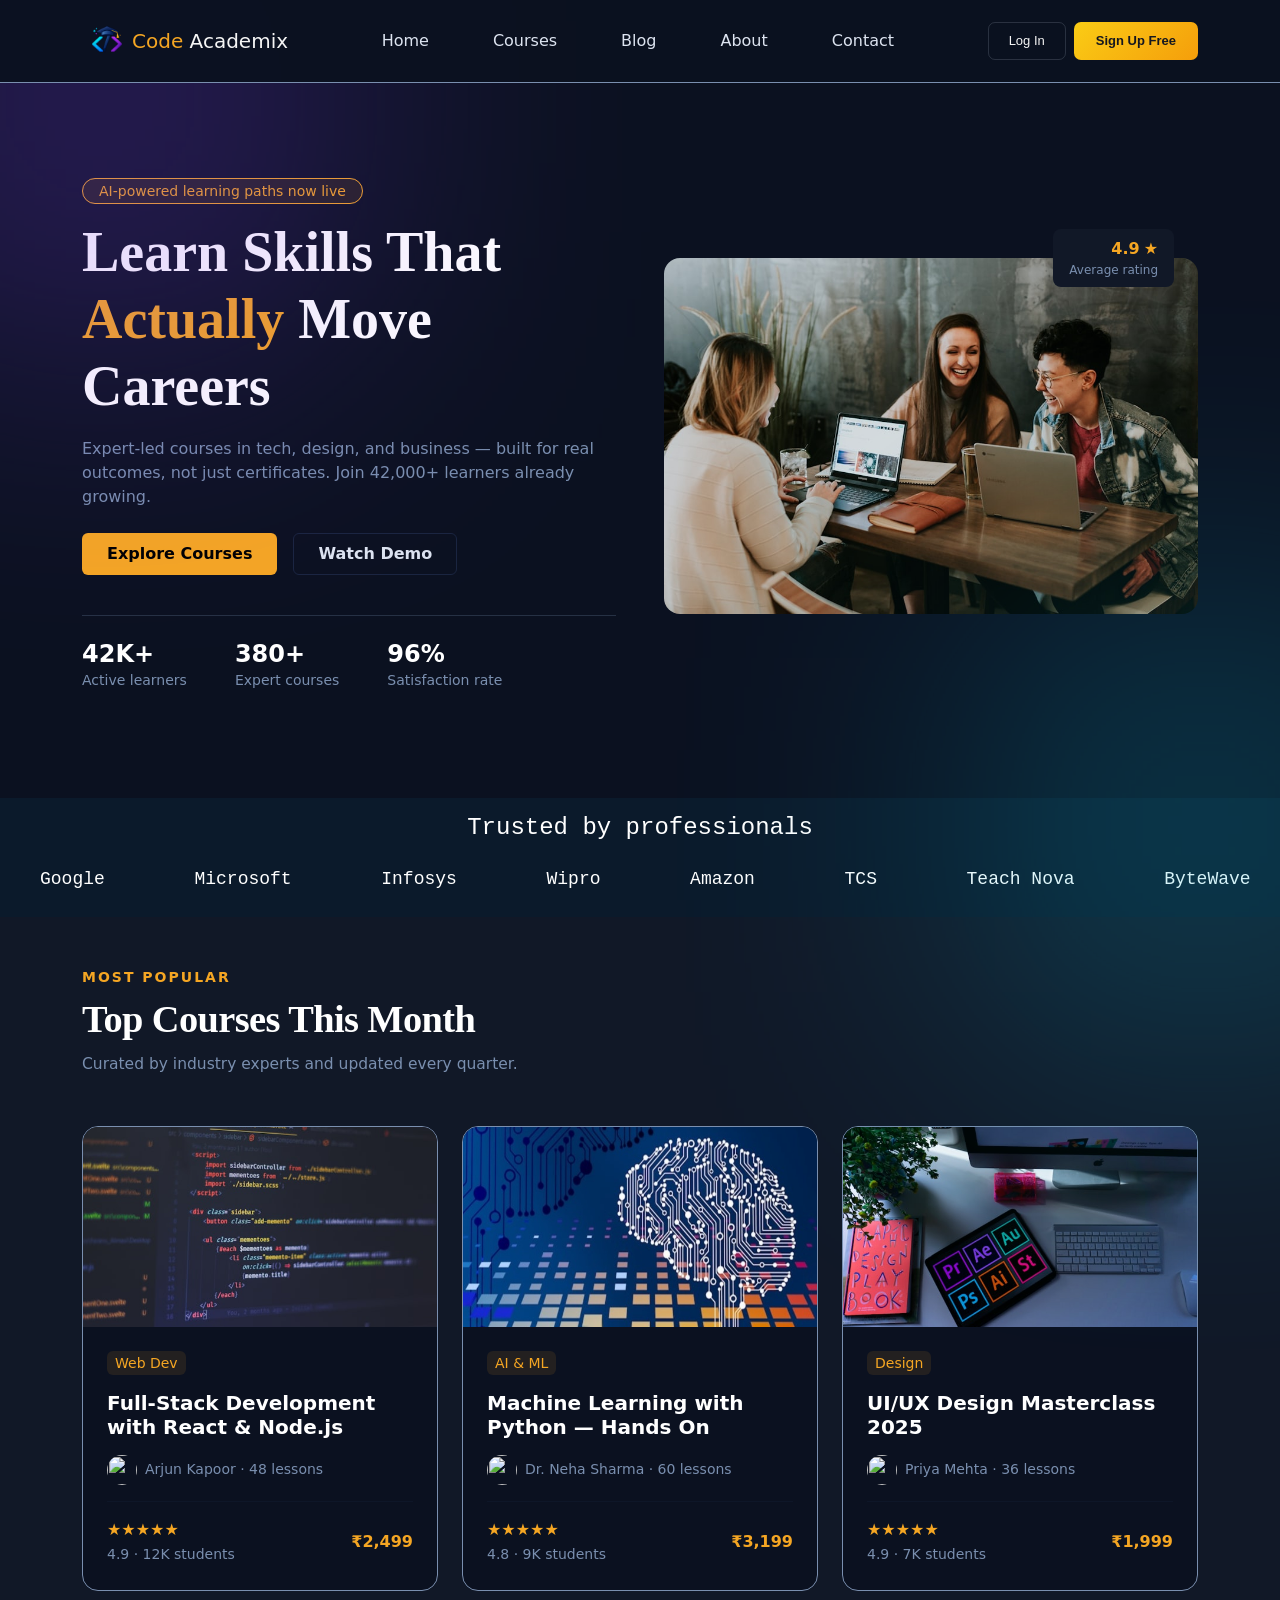
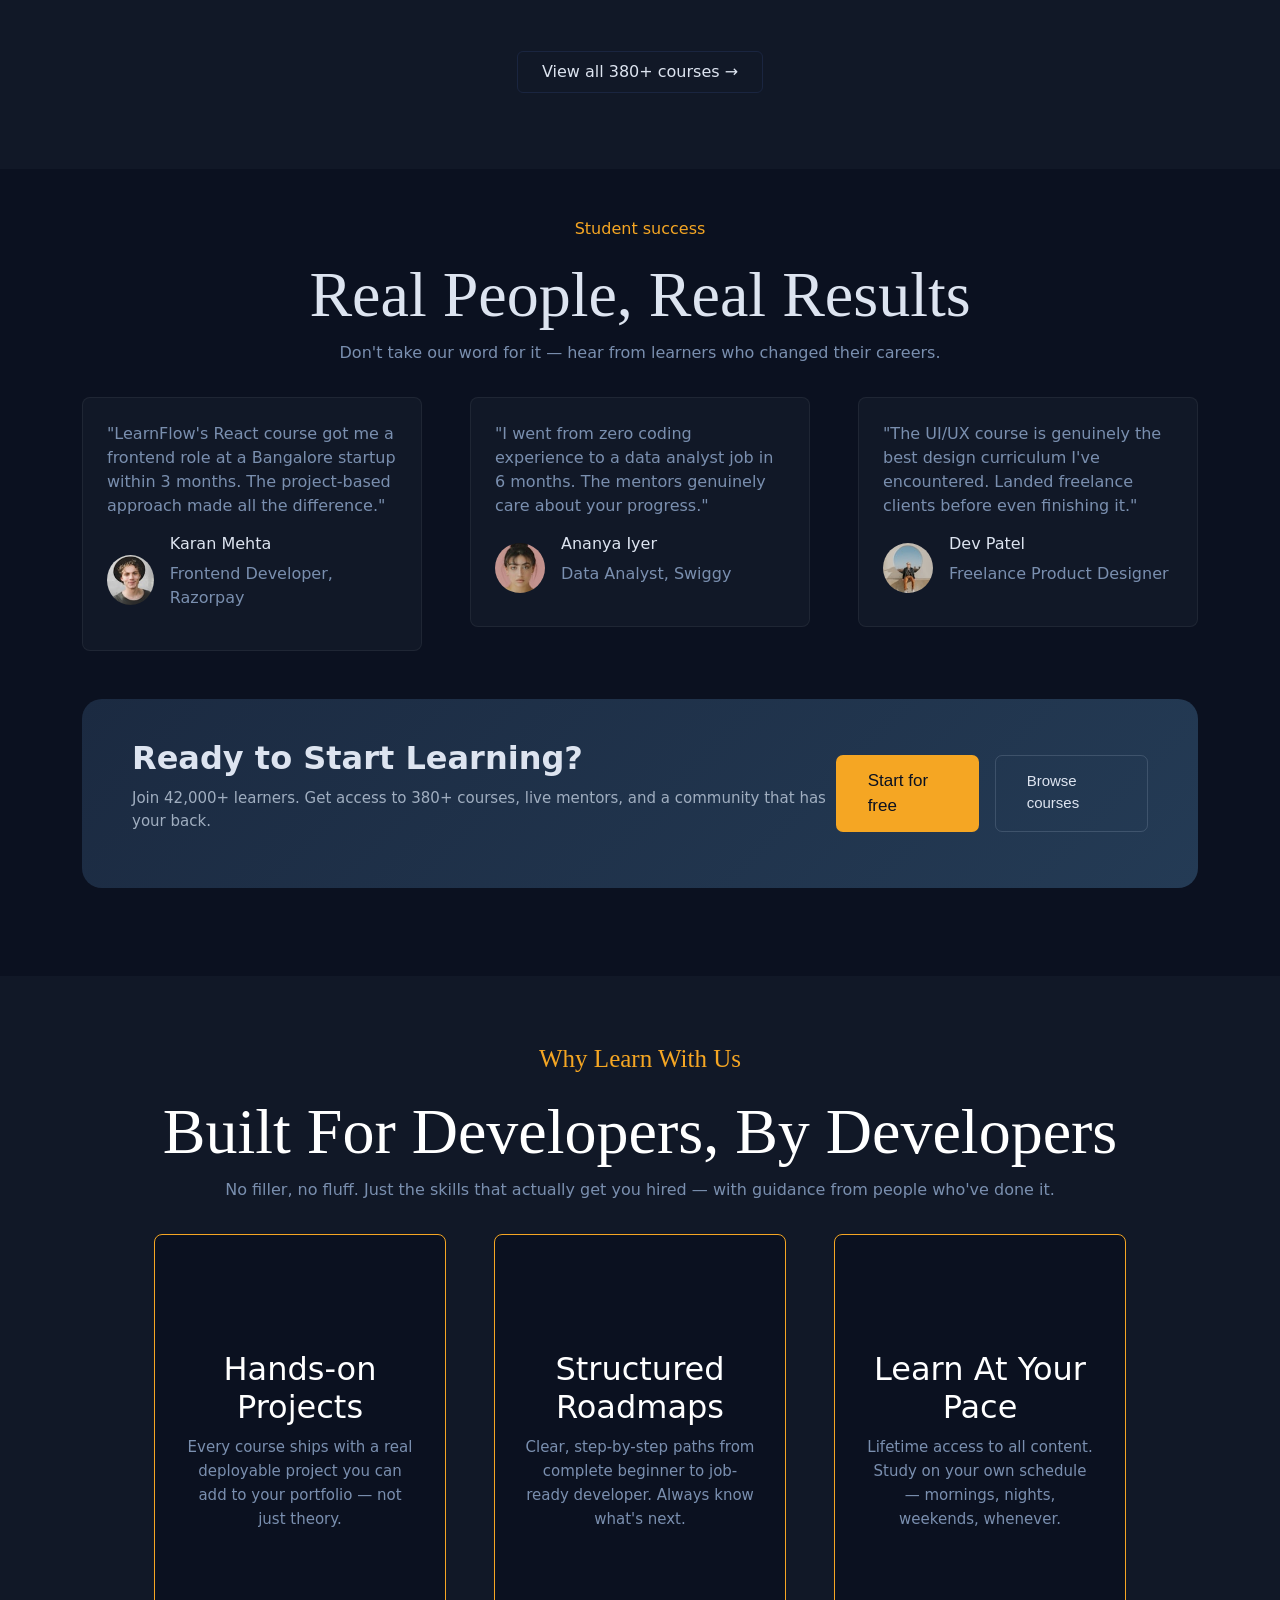
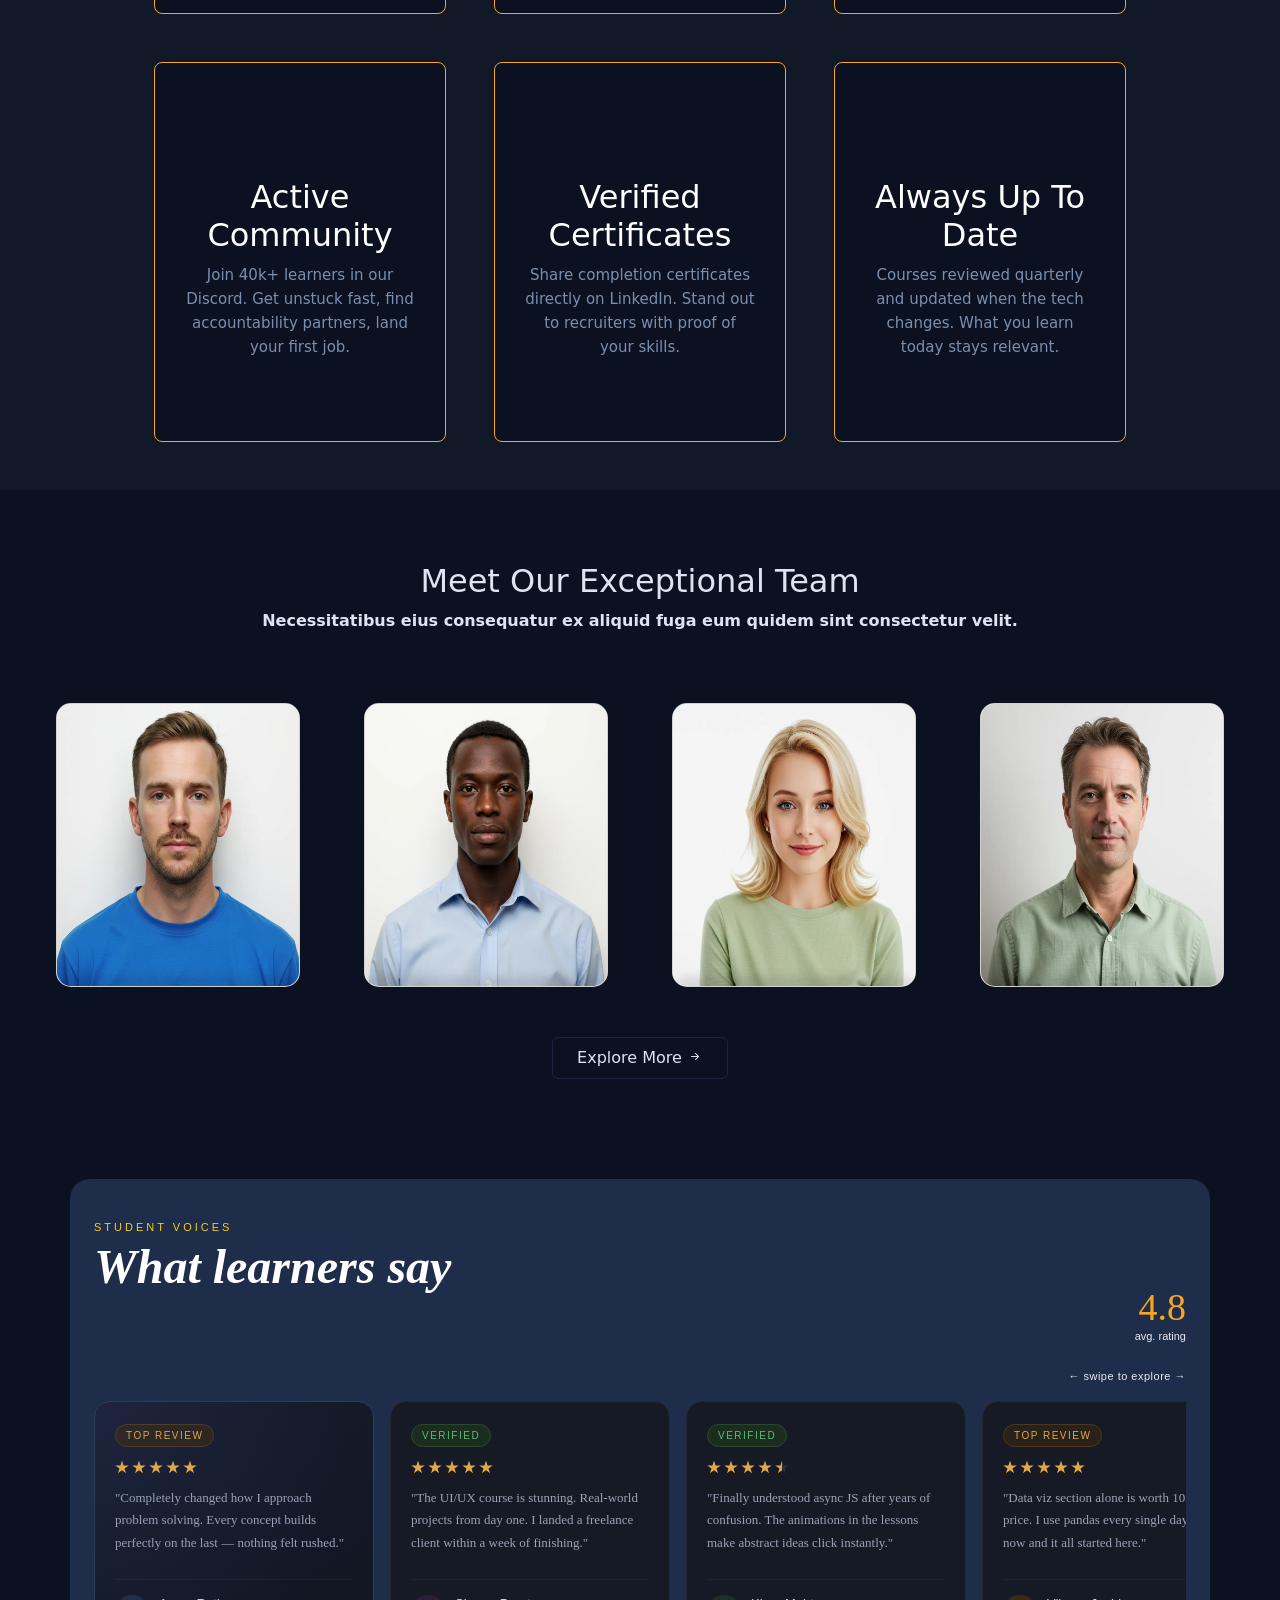
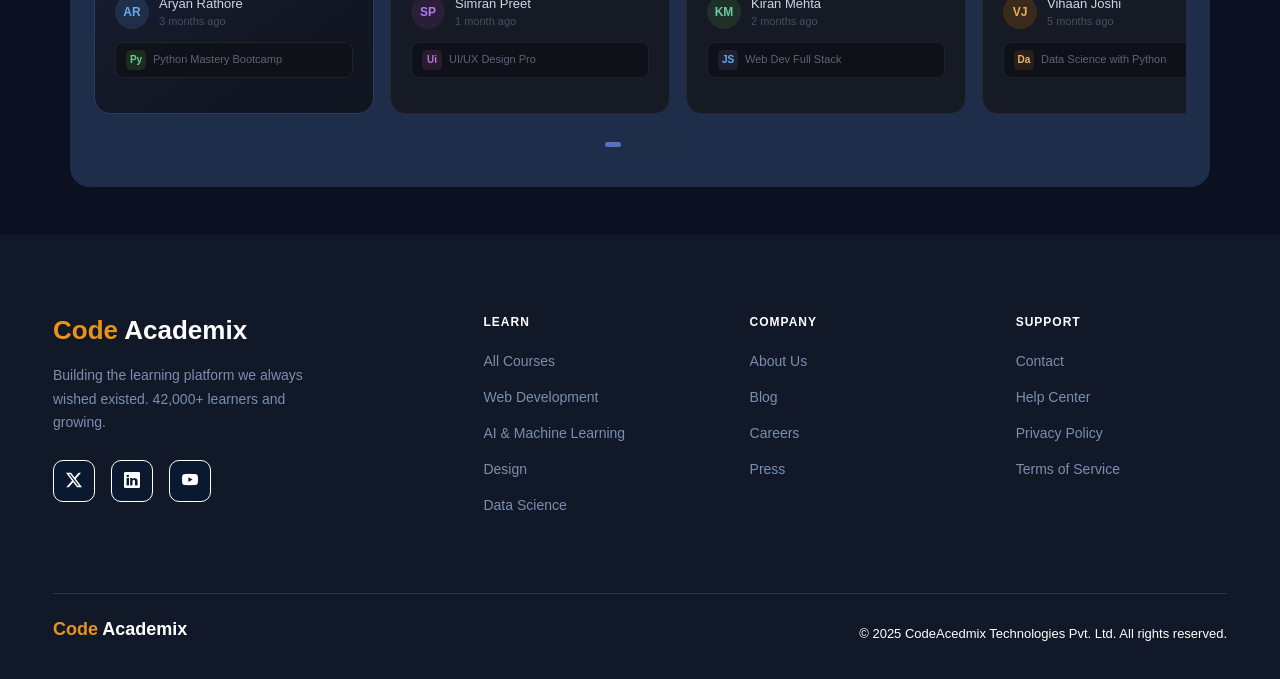
==== commit b3ad2b4a: "Merge branch 'main' of https://github.com/shivsortiqsolution17/Learning-Platform" ====
--- a/Fronted/Main file/index.html
+++ b/Fronted/Main file/index.html
@@ -572,46 +572,118 @@
             <p class="fw-bold">Necessitatibus eius consequatur ex aliquid fuga eum quidem sint consectetur velit.</p>
         </div>
 
-        <div class="container py-4">
+        <div class="container-fluid py-4 px-4">
 
             <div class="row g-4 text-center justify-content-center">
 
-                <div class="col-md-3 col-sm-6 hover-card">
-                    <div class="rounded-pill p-3" id="team-card">
-                        <h5 class="fw-bold">Dyna</h5>
-                        <p class="small">UI/UX Designer</p>
-                        <img src="../assets/person-f-12.png" class="img-fluid rounded-pill mt-3" alt="">
-                    </div>
-                </div>
-
-
-                <div class="col-md-3 col-sm-6 hover-card">
-                    <div class=" rounded-pill p-3" id="team-card">
-                        <h5 class="fw-bold">Sydney</h5>
-                        <p class="small">Developer</p>
-                        <img src="../assets/person-f-5.png" class="img-fluid rounded-pill mt-3" alt="">
-                    </div>
-                </div>
-
-                <div class="col-md-3 col-sm-6 hover-card">
-                    <div class=" rounded-pill p-3" id="team-card">
-                        <h5 class="fw-bold ">Stephani</h5>
-                        <p class="small ">Marketer</p>
-                        <img src="../assets/person-m-11.png" class="img-fluid rounded-pill mt-3" alt="">
-                    </div>
-                </div>
-
-
-                <div class="col-md-3 col-sm-6 hover-card">
-                    <div class=" rounded-pill p-3" id="team-card">
-                        <h5 class="fw-bold ">Rachel</h5>
-                        <p class="small ">Creative Designer</p>
-                        <img src="../assets/person-m-4.png" class="img-fluid rounded-pill mt-3" alt="">
+                <div class="card-container col-lg-3 col-md-6">
+                    <div class="card">
+                        <div class="imbBx">
+                            <img src="../assets/person-m-9.png" alt="">
+                        </div>
+
+                        <div class="content">
+                            <div class="contentBx">
+                                <h3>James Henry <br><span>Web Developer</span></h3>
+                            </div>
+                            <ul class="sci">
+                                <li style="--i: 1">
+                                    <a href="#"><i class="fa-brands fa-instagram"></i></a>
+                                </li>
+                                <li style="--i: 2">
+                                    <a href="#"><i class="fa-brands fa-github"></i></a>
+                                </li>
+                                <li style="--i: 3">
+                                    <a href="#"><i class="fa-brands fa-linkedin"></i></a>
+                                </li>
+                            </ul>
+                        </div>
+
+                    </div>
+                </div>
+
+
+                <div class="card-container col-lg-3 col-md-6">
+                    <div class="card">
+                        <div class="imbBx">
+                            <img src="../assets/person-m-11.png" alt="">
+                        </div>
+
+                        <div class="content">
+                            <div class="contentBx">
+                                <h3>Herry <br><span>Head of Community</span></h3>
+                            </div>
+                            <ul class="sci">
+                                <li style="--i: 1">
+                                    <a href="#"><i class="fa-brands fa-instagram"></i></a>
+                                </li>
+                                <li style="--i: 2">
+                                    <a href="#"><i class="fa-brands fa-github"></i></a>
+                                </li>
+                                <li style="--i: 3">
+                                    <a href="#"><i class="fa-brands fa-linkedin"></i></a>
+                                </li>
+                            </ul>
+                        </div>
+
+                    </div>
+                </div>
+
+                <div class="card-container col-lg-3 col-md-6">
+                    <div class="card">
+                        <div class="imbBx">
+                            <img src="../assets/person-f-12.png" alt="">
+                        </div>
+
+                        <div class="content">
+                            <div class="contentBx">
+                                <h3>Shreya Rao <br><span>UI/UX Designer</span></h3>
+                            </div>
+                            <ul class="sci">
+                                <li style="--i: 1">
+                                    <a href="#"><i class="fa-brands fa-instagram"></i></a>
+                                </li>
+                                <li style="--i: 2">
+                                    <a href="#"><i class="fa-brands fa-github"></i></a>
+                                </li>
+                                <li style="--i: 3">
+                                    <a href="#"><i class="fa-brands fa-linkedin"></i></a>
+                                </li>
+                            </ul>
+                        </div>
+
+                    </div>
+                </div>
+
+
+                <div class="card-container col-lg-3 col-md-6">
+                    <div class="card">
+                        <div class="imbBx">
+                            <img src="../assets/person-m-6.png" alt="">
+                        </div>
+
+                        <div class="content">
+                            <div class="contentBx">
+                                <h3>Arjun Kapoor <br><span>Product Manager</span></h3>
+                            </div>
+                            <ul class="sci">
+                                <li style="--i: 1">
+                                    <a href="#"><i class="fa-brands fa-instagram"></i></a>
+                                </li>
+                                <li style="--i: 2">
+                                    <a href="#"><i class="fa-brands fa-github"></i></a>
+                                </li>
+                                <li style="--i: 3">
+                                    <a href="#"><i class="fa-brands fa-linkedin"></i></a>
+                                </li>
+                            </ul>
+                        </div>
+
                     </div>
                 </div>
 
                 <div class="text-center mt-5">
-                    <a href="#"><button class="btn px-4 py-2" id="courses-button">
+                    <a href="../Main file/About.html"><button class="btn px-4 py-2" id="courses-button">
                             Explore More <i class="bi bi-arrow-right-short"></i>
                         </button></a>
                 </div>
@@ -830,7 +902,7 @@
                     </div>
                 </div>
 
-                <div class="footer-col mt-4">
+                <div class="footer-col">
                     <h6 class="footer-heading">LEARN</h6>
                     <ul class="list-unstyled footer-links">
                         <li><a href="#">All Courses</a></li>
@@ -841,7 +913,7 @@
                     </ul>
                 </div>
 
-                <div class="footer-col mt-4">
+                <div class="footer-col">
                     <h6 class="footer-heading">COMPANY</h6>
                     <ul class="list-unstyled footer-links">
                         <li><a href="#">About Us</a></li>
@@ -851,7 +923,7 @@
                     </ul>
                 </div>
 
-                <div class="footer-col mt-4">
+                <div class="footer-col">
                     <h6 class="footer-heading">SUPPORT</h6>
                     <ul class="list-unstyled footer-links">
                         <li><a href="#">Contact</a></li>
--- a/Fronted/style.css
+++ b/Fronted/style.css
@@ -406,12 +406,108 @@
     color: var(--text);
 }
 
-.hover-card {
-    transition: 0.3s;
-}
-
-.hover-card:hover {
-    transform: translateY(-8px);
+.card-container {
+    position: relative;
+    display: flex;
+    justify-content: center;
+    align-items: center;
+    flex-wrap: wrap;
+    margin: 10px 0;
+    object-fit: cover;
+}
+
+.card-container .card {
+    position: relative;
+    width: 100%;
+    height: 100%;
+    margin: 20px;
+    overflow: hidden;
+    box-shadow: 0 30px -20px rgba(0, 0, 0, 1),
+        inset 0 0 0 1000px rgba(67, 52, 109, .6);
+    border-radius: 15px;
+    display: flex;
+    justify-content: center;
+    align-items: center;
+}
+
+.card .imbBx,
+.imbBx img {
+    width: 100%;
+    height: 100%;
+}
+
+.card .content {
+    position: absolute;
+    bottom: -160px;
+    width: 100%;
+    height: 160px;
+    display: flex;
+    justify-content: center;
+    align-items: center;
+    flex-direction: column;
+    backdrop-filter: blur(15px);
+    box-shadow: 0 -10px 10px rgba(0, 0, 0, 0.1);
+    border: 1px solid rgba(255, 255, 255, 0.1);
+    border-radius: 15px;
+    transition: bottom 0.5s;
+    transition-delay: 0.65s;
+}
+
+.card:hover .content {
+    bottom: 0;
+    transition-delay: 0s;
+
+}
+
+.content .contentBx h3 {
+    text-transform: uppercase;
+    color: black;
+    letter-spacing: 2px;
+    font-weight: 500;
+    font-size: 18px;
+    text-align: center;
+    margin: 20px 0 15px;
+    line-height: 1.1em;
+    transition: 0.5s;
+    transition-delay: 0.6s;
+    opacity: 0;
+    transform: translateY(-20px);
+}
+
+.card:hover .content .contentBx h3 {
+    opacity: 1;
+    transform: translateY(0);
+}
+
+.content .contentBx h3 span {
+    font-size: 12px;
+    font-weight: 300;
+    text-transform: initial;
+}
+
+.content .sci {
+    position: relative;
+    bottom: 10px;
+    display: flex;
+}
+
+.content .sci li {
+    list-style: none;
+    margin: 0 10px;
+    transform: translateY(40px);
+    transition: 0.5s;
+    opacity: 0;
+    transition-delay: calc(0.2s * var(--i));
+}
+
+.card:hover .content .sci li {
+    transform: translateY(0);
+    opacity: 1;
+}
+
+.content .sci li a {
+    color: black;
+    font-size: 24px;
 }
 
 
@@ -1143,7 +1239,7 @@
 /* About us - Our story */
 
 .our-story {
-    background-color: var(--navy);
+    background-color: var(--navy2);
     min-height: 480px;
 }
 
@@ -1207,7 +1303,7 @@
 }
 
 .stats {
-    background-color: #081625;
+    background-color: var(--navy);
     padding: 40px 0;
 }
 
@@ -1239,7 +1335,7 @@
 /* what drives us */
 
 .values-section {
-    background-color: var(--navy);
+    background-color: var(--navy2);
     padding: 70px 60px;
 }
 
@@ -1262,7 +1358,7 @@
 }
 
 .value-card {
-    background-color: var(--navy2);
+    background-color: var(--navy);
     border-radius: 6px;
     padding: 30px 28px;
     height: 100%;
@@ -1325,6 +1421,7 @@
     }
 }
 
+<<<<<<< HEAD
     body{
       min-height:100vh;
       background: linear-gradient(135deg,#0f172a,#111827,#1e293b);
@@ -1572,4 +1669,32 @@
       .form-title{
         font-size:28px;
       }
-    }+    }
+=======
+/* about-team  */
+
+.about-team {
+    background-color: var(--navy);
+    padding: 72px 40px 80px;
+    font-family: 'DM Sans', sans-serif;
+}
+
+.about-label {
+    font-family: 'DM Sans', sans-serif;
+    font-size: 11px;
+    font-weight: 500;
+    letter-spacing: 0.18em;
+    text-transform: uppercase;
+    color: var(--amber);
+    margin-bottom: 14px;
+}
+
+.about-heading {
+    font-family: 'Playfair Display', serif;
+    font-size: clamp(2rem, 4vw, 2.75rem);
+    font-weight: 700;
+    color: var(--white);
+    margin-bottom: 48px;
+    line-height: 1.15;
+}
+>>>>>>> 508609472637694ae56b4f6f0d6466d640a4180f
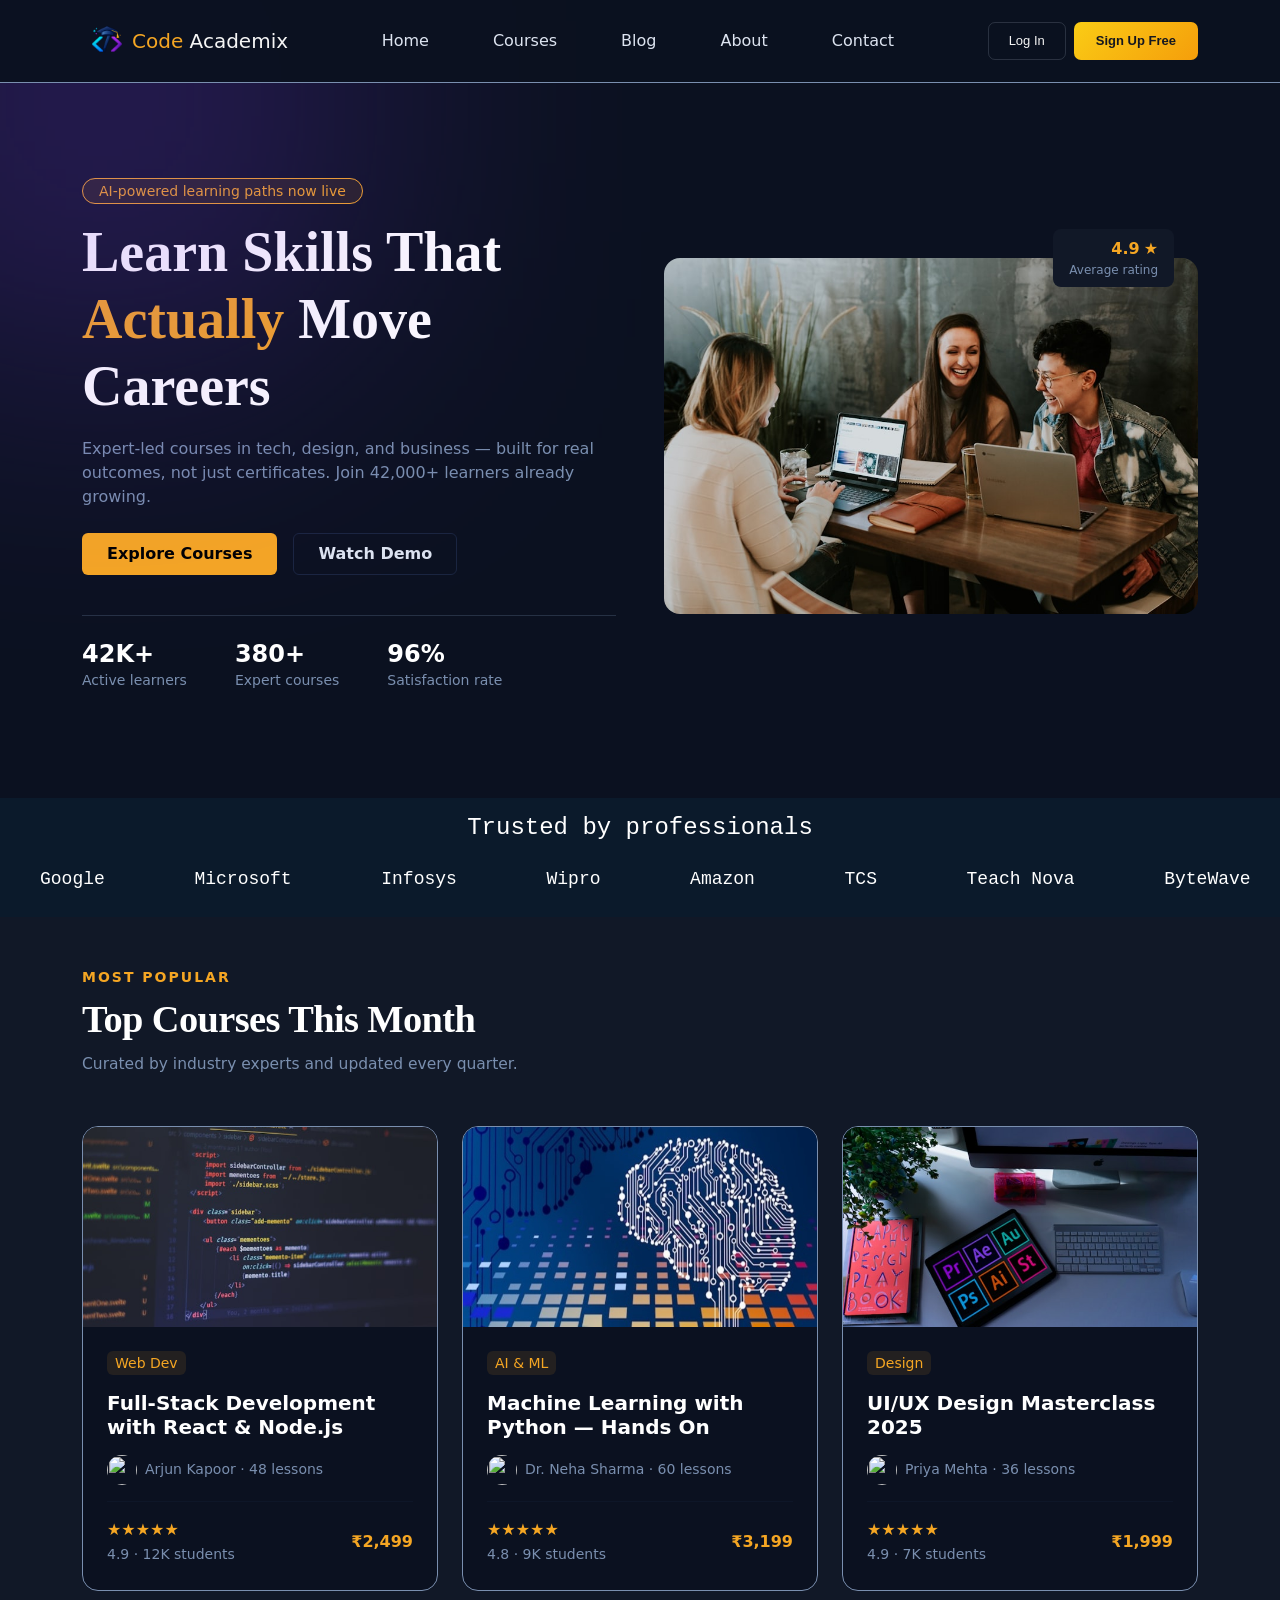
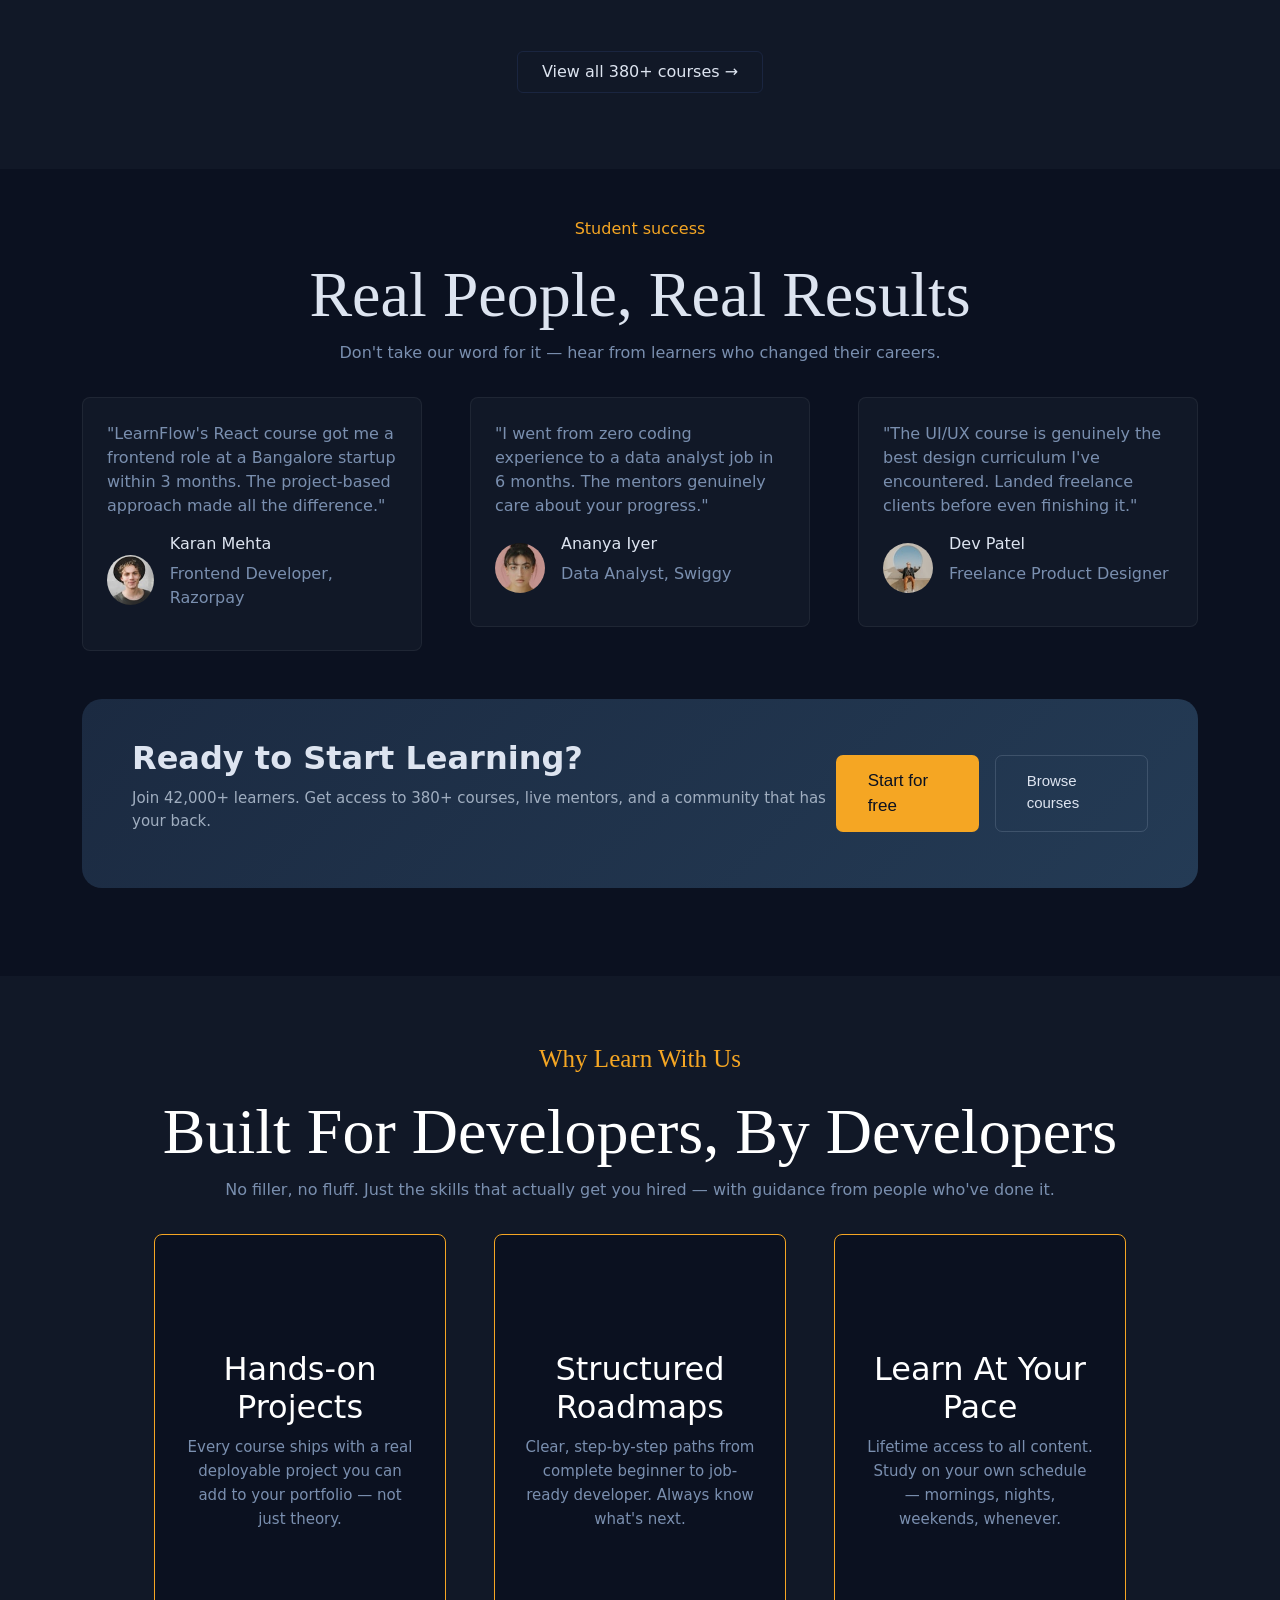
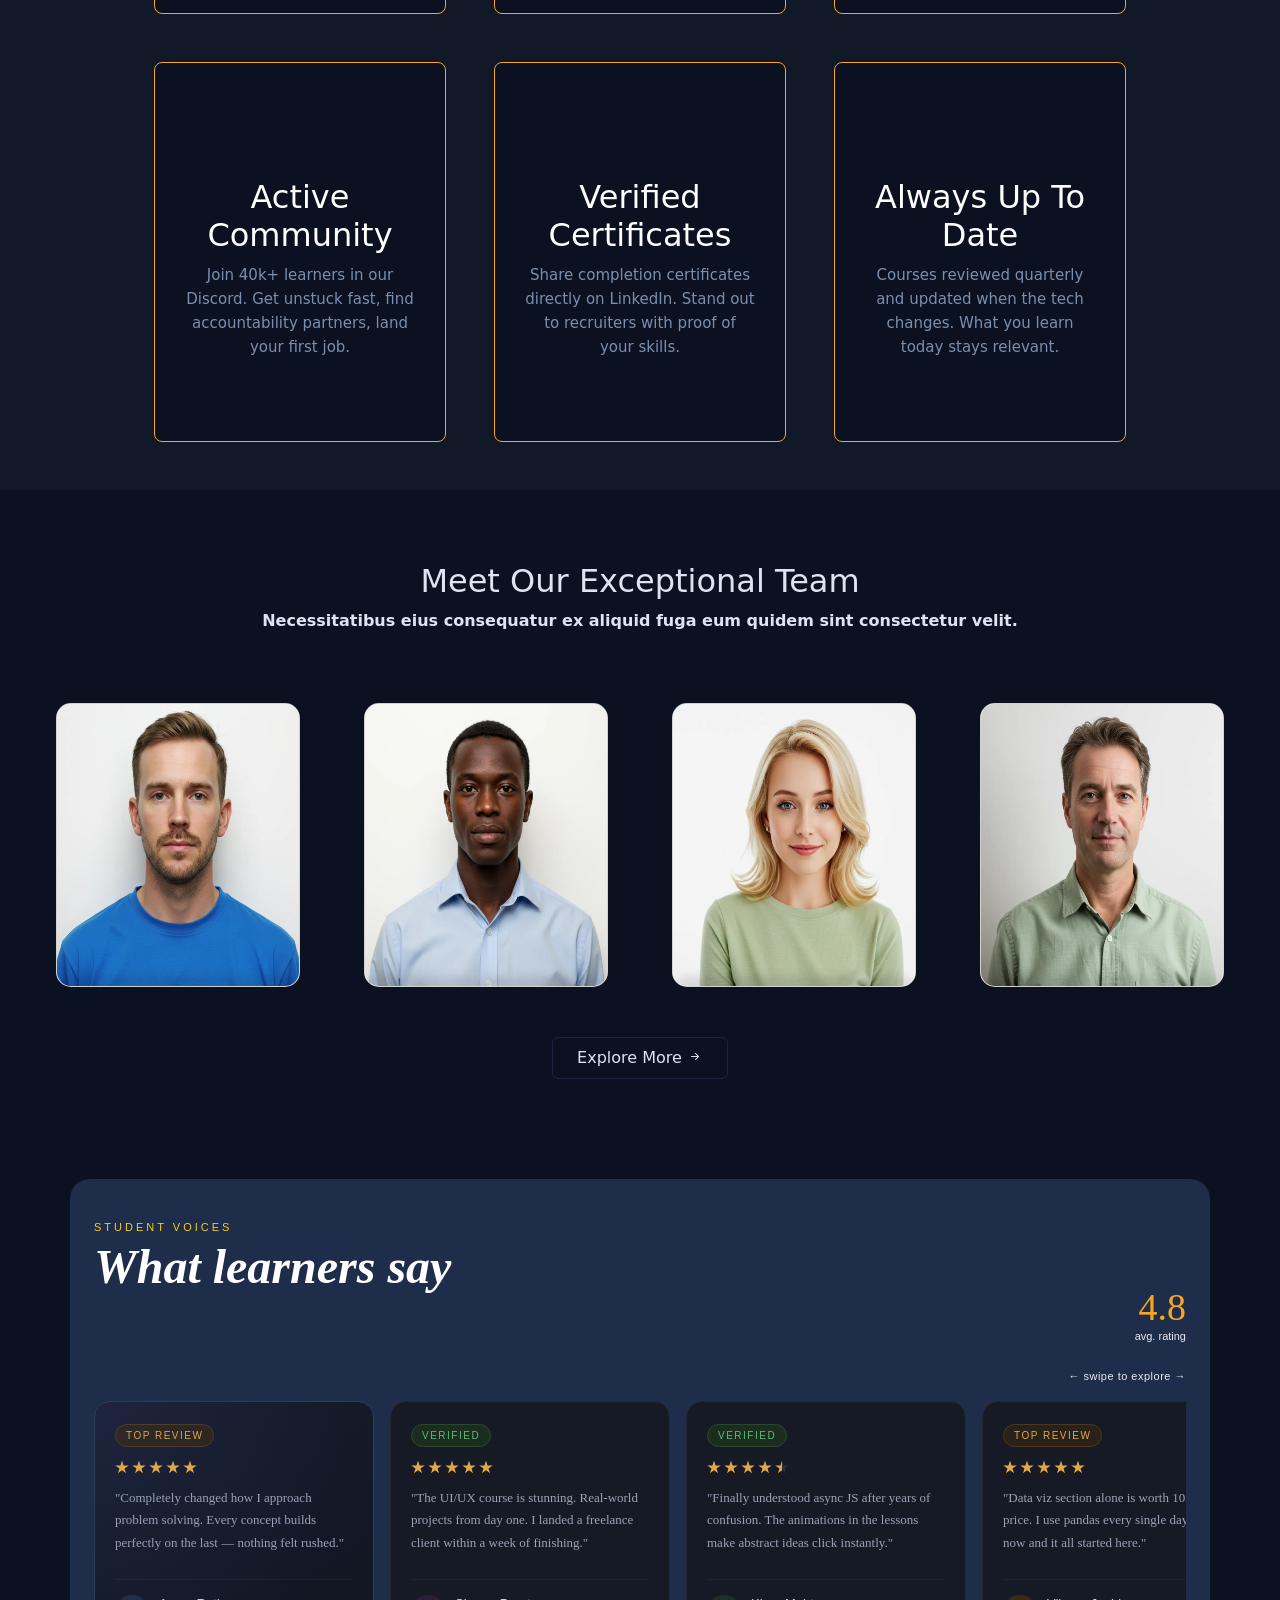
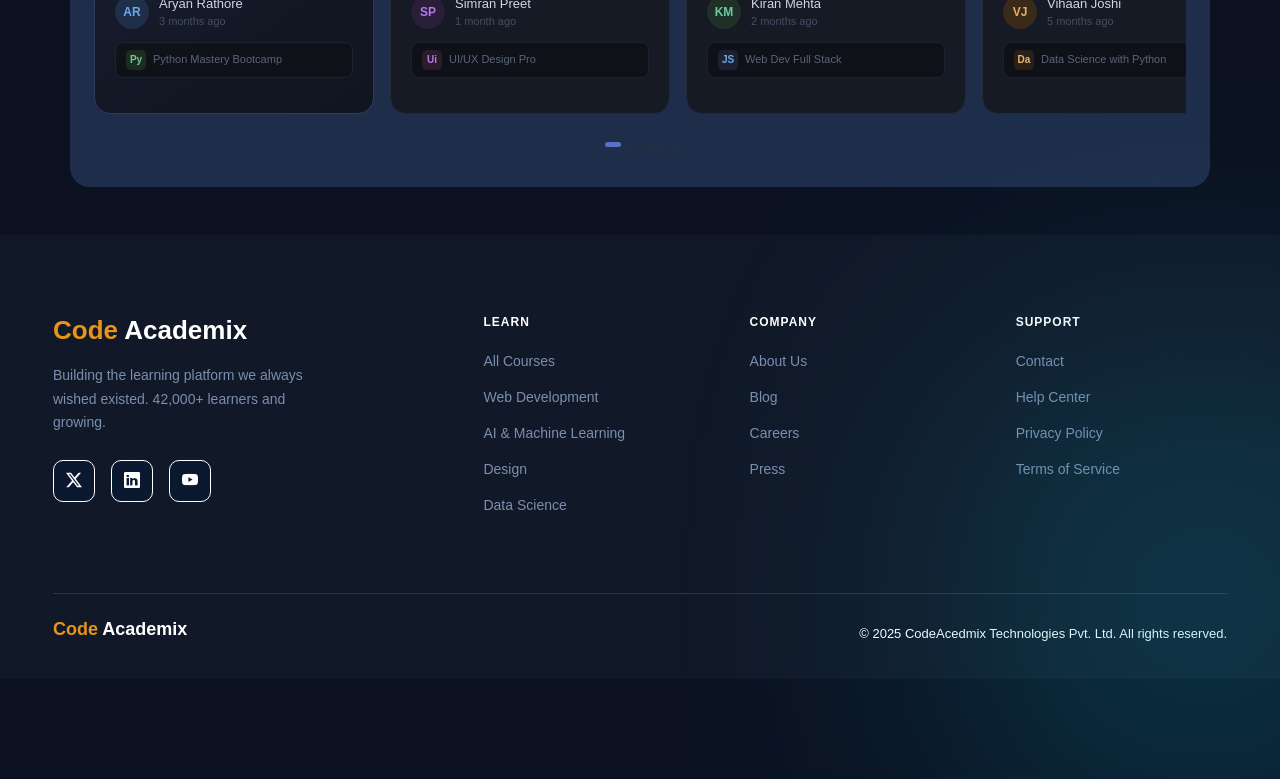
==== commit d5d87da3: "add login page" ====
--- a/Fronted/Main file/index.html
+++ b/Fronted/Main file/index.html
@@ -53,7 +53,7 @@
                 </ul>
                 <div class="nav-right d-flex flex-column flex-lg-row align-items-center gap-2 mt-3 mt-lg-0">
                     <a id="nav-ghost" href="../Main file/Login.html">Log In </a>
-                    <a id="nav-glow" href="#">Sign Up Free</a>
+                    <a id="nav-glow" href="../Main file/Login.html">Sign Up Free</a>
                 </div>
             </div>
         </div>
--- a/Fronted/style.css
+++ b/Fronted/style.css
@@ -1421,256 +1421,253 @@
     }
 }
 
-<<<<<<< HEAD
-    body{
-      min-height:100vh;
-      background: linear-gradient(135deg,#0f172a,#111827,#1e293b);
-      overflow-x:hidden;
-      position:relative;
-    }
-
-    /* BACKGROUND GLOW */
-    body::before{
-      content:"";
-      position:absolute;
-      width:400px;
-      height:400px;
-      background:#7c3aed;
-      filter:blur(150px);
-      top:-100px;
-      left:-100px;
-      opacity:.4;
-    }
-
-    body::after{
-      content:"";
-      position:absolute;
-      width:350px;
-      height:350px;
-      background:#06b6d4;
-      filter:blur(150px);
-      bottom:-100px;
-      right:-100px;
-      opacity:.4;
-    }
-
-    .auth-wrapper{
-      min-height:100vh;
-      display:flex;
-      align-items:center;
-      justify-content:center;
-      padding:30px;
-      position:relative;
-      z-index:2;
-    }
-
-    .auth-card{
-      width:100%;
-      max-width:1100px;
-      border-radius:30px;
-      overflow:hidden;
-      background:rgba(255,255,255,0.05);
-      border:1px solid rgba(255,255,255,0.1);
-      backdrop-filter:blur(25px);
-      box-shadow:0 20px 50px rgba(0,0,0,0.4);
-    }
-
-    .left-side{
-      background:linear-gradient(
-        160deg,
-        rgba(124,58,237,.9),
-        rgba(59,130,246,.8)
-      );
-      padding:60px;
-      color:white;
-      position:relative;
-      overflow:hidden;
-    }
-
-    .left-side::before{
-      content:"";
-      position:absolute;
-      width:250px;
-      height:250px;
-      border-radius:50%;
-      background:rgba(255,255,255,0.1);
-      top:-50px;
-      right:-50px;
-    }
-
-    .left-side::after{
-      content:"";
-      position:absolute;
-      width:200px;
-      height:200px;
-      border-radius:50%;
-      background:rgba(255,255,255,0.08);
-      bottom:-60px;
-      left:-60px;
-    }
-
-    .brand{
-      font-size:32px;
-      font-weight:700;
-      margin-bottom:20px;
-    }
-
-    .left-title{
-      font-size:42px;
-      font-weight:700;
-      line-height:1.2;
-      margin-bottom:20px;
-    }
-
-    .left-text{
-      color:rgba(255,255,255,0.8);
-      font-size:15px;
-      line-height:1.8;
-    }
-
-    .right-side{
-      padding:60px 50px;
-      color:white;
-    }
-
-    .tabs{
-      display:flex;
-      background:rgba(255,255,255,0.05);
-      border-radius:15px;
-      padding:6px;
-      margin-bottom:40px;
-    }
-
-    .tabs button{
-      flex:1;
-      border:none;
-      background:transparent;
-      padding:12px;
-      border-radius:10px;
-      color:#cbd5e1;
-      font-weight:600;
-      transition:.3s;
-    }
-
-    .tabs button.active{
-      background:linear-gradient(135deg,#7c3aed,#3b82f6);
-      color:white;
-    }
-
-    .form-title{
-      font-size:32px;
-      font-weight:700;
-      margin-bottom:10px;
-    }
-
-    .form-subtitle{
-      color:#94a3b8;
-      margin-bottom:35px;
-    }
-
-    .form-control{
-      background:rgba(255,255,255,0.06);
-      border:1px solid rgba(255,255,255,0.08);
-      color:white;
-      height:55px;
-      border-radius:14px;
-      padding-left:45px;
-    }
-
-    .form-control:focus{
-      background:rgba(255,255,255,0.08);
-      border-color:#7c3aed;
-      box-shadow:none;
-      color:white;
-    }
-
-    .form-control::placeholder{
-      color:#94a3b8;
-    }
-
-    .input-box{
-      position:relative;
-      margin-bottom:20px;
-    }
-
-    .input-box i{
-      position:absolute;
-      left:15px;
-      top:50%;
-      transform:translateY(-50%);
-      color:#94a3b8;
-      z-index:5;
-    }
-
-    .auth-btn{
-      width:100%;
-      height:55px;
-      border:none;
-      border-radius:14px;
-      background:linear-gradient(135deg,#7c3aed,#3b82f6);
-      color:white;
-      font-weight:600;
-      transition:.3s;
-    }
-
-    .auth-btn:hover{
-      transform:translateY(-2px);
-      box-shadow:0 10px 20px rgba(124,58,237,.3);
-    }
-
-    .social-login{
-      display:flex;
-      gap:15px;
-      margin-top:25px;
-    }
-
-    .social-btn{
-      flex:1;
-      height:50px;
-      border-radius:12px;
-      border:1px solid rgba(255,255,255,0.08);
-      background:rgba(255,255,255,0.05);
-      color:white;
-      transition:.3s;
-    }
-
-    .social-btn:hover{
-      background:rgba(255,255,255,0.1);
-    }
-
-    .extra{
-      display:flex;
-      justify-content:space-between;
-      align-items:center;
-      margin-bottom:20px;
-      font-size:14px;
-      color:#cbd5e1;
-    }
-
-    .extra a{
-      color:#8b5cf6;
-      text-decoration:none;
-    }
-
-    .signup-form{
-      display:none;
-    }
-
-    @media(max-width:991px){
-
-      .left-side{
-        display:none;
-      }
-
-      .right-side{
-        padding:40px 25px;
-      }
-
-      .form-title{
-        font-size:28px;
-      }
-    }
-=======
+body {
+    min-height: 100vh;
+    background: linear-gradient(135deg, #0f172a, #111827, #1e293b);
+    overflow-x: hidden;
+    position: relative;
+}
+
+/* BACKGROUND GLOW */
+body::before {
+    content: "";
+    position: absolute;
+    width: 400px;
+    height: 400px;
+    background: #7c3aed;
+    filter: blur(150px);
+    top: -100px;
+    left: -100px;
+    opacity: .4;
+}
+
+body::after {
+    content: "";
+    position: absolute;
+    width: 350px;
+    height: 350px;
+    background: #06b6d4;
+    filter: blur(150px);
+    bottom: -100px;
+    right: -100px;
+    opacity: .4;
+}
+
+.auth-wrapper {
+    min-height: 100vh;
+    display: flex;
+    align-items: center;
+    justify-content: center;
+    padding: 30px;
+    position: relative;
+    z-index: 2;
+}
+
+.auth-card {
+    width: 100%;
+    max-width: 1100px;
+    border-radius: 30px;
+    overflow: hidden;
+    background: rgba(255, 255, 255, 0.05);
+    border: 1px solid rgba(255, 255, 255, 0.1);
+    backdrop-filter: blur(25px);
+    box-shadow: 0 20px 50px rgba(0, 0, 0, 0.4);
+}
+
+.left-side {
+    background: linear-gradient(160deg,
+            rgba(124, 58, 237, .9),
+            rgba(59, 130, 246, .8));
+    padding: 60px;
+    color: white;
+    position: relative;
+    overflow: hidden;
+}
+
+.left-side::before {
+    content: "";
+    position: absolute;
+    width: 250px;
+    height: 250px;
+    border-radius: 50%;
+    background: rgba(255, 255, 255, 0.1);
+    top: -50px;
+    right: -50px;
+}
+
+.left-side::after {
+    content: "";
+    position: absolute;
+    width: 200px;
+    height: 200px;
+    border-radius: 50%;
+    background: rgba(255, 255, 255, 0.08);
+    bottom: -60px;
+    left: -60px;
+}
+
+.brand {
+    font-size: 32px;
+    font-weight: 700;
+    margin-bottom: 20px;
+}
+
+.left-title {
+    font-size: 42px;
+    font-weight: 700;
+    line-height: 1.2;
+    margin-bottom: 20px;
+}
+
+.left-text {
+    color: rgba(255, 255, 255, 0.8);
+    font-size: 15px;
+    line-height: 1.8;
+}
+
+.right-side {
+    padding: 60px 50px;
+    color: white;
+}
+
+.tabs {
+    display: flex;
+    background: rgba(255, 255, 255, 0.05);
+    border-radius: 15px;
+    padding: 6px;
+    margin-bottom: 40px;
+}
+
+.tabs button {
+    flex: 1;
+    border: none;
+    background: transparent;
+    padding: 12px;
+    border-radius: 10px;
+    color: #cbd5e1;
+    font-weight: 600;
+    transition: .3s;
+}
+
+.tabs button.active {
+    background: linear-gradient(135deg, #7c3aed, #3b82f6);
+    color: white;
+}
+
+.form-title {
+    font-size: 32px;
+    font-weight: 700;
+    margin-bottom: 10px;
+}
+
+.form-subtitle {
+    color: #94a3b8;
+    margin-bottom: 35px;
+}
+
+.form-control {
+    background: rgba(255, 255, 255, 0.06);
+    border: 1px solid rgba(255, 255, 255, 0.08);
+    color: white;
+    height: 55px;
+    border-radius: 14px;
+    padding-left: 45px;
+}
+
+.form-control:focus {
+    background: rgba(255, 255, 255, 0.08);
+    border-color: #7c3aed;
+    box-shadow: none;
+    color: white;
+}
+
+.form-control::placeholder {
+    color: #94a3b8;
+}
+
+.input-box {
+    position: relative;
+    margin-bottom: 20px;
+}
+
+.input-box i {
+    position: absolute;
+    left: 15px;
+    top: 50%;
+    transform: translateY(-50%);
+    color: #94a3b8;
+    z-index: 5;
+}
+
+.auth-btn {
+    width: 100%;
+    height: 55px;
+    border: none;
+    border-radius: 14px;
+    background: linear-gradient(135deg, #7c3aed, #3b82f6);
+    color: white;
+    font-weight: 600;
+    transition: .3s;
+}
+
+.auth-btn:hover {
+    transform: translateY(-2px);
+    box-shadow: 0 10px 20px rgba(124, 58, 237, .3);
+}
+
+.social-login {
+    display: flex;
+    gap: 15px;
+    margin-top: 25px;
+}
+
+.social-btn {
+    flex: 1;
+    height: 50px;
+    border-radius: 12px;
+    border: 1px solid rgba(255, 255, 255, 0.08);
+    background: rgba(255, 255, 255, 0.05);
+    color: white;
+    transition: .3s;
+}
+
+.social-btn:hover {
+    background: rgba(255, 255, 255, 0.1);
+}
+
+.extra {
+    display: flex;
+    justify-content: space-between;
+    align-items: center;
+    margin-bottom: 20px;
+    font-size: 14px;
+    color: #cbd5e1;
+}
+
+.extra a {
+    color: #8b5cf6;
+    text-decoration: none;
+}
+
+.signup-form {
+    display: none;
+}
+
+@media(max-width:991px) {
+
+    .left-side {
+        display: none;
+    }
+
+    .right-side {
+        padding: 40px 25px;
+    }
+
+    .form-title {
+        font-size: 28px;
+    }
+}
+
 /* about-team  */
 
 .about-team {
@@ -1696,5 +1693,4 @@
     color: var(--white);
     margin-bottom: 48px;
     line-height: 1.15;
-}
->>>>>>> 508609472637694ae56b4f6f0d6466d640a4180f
+}
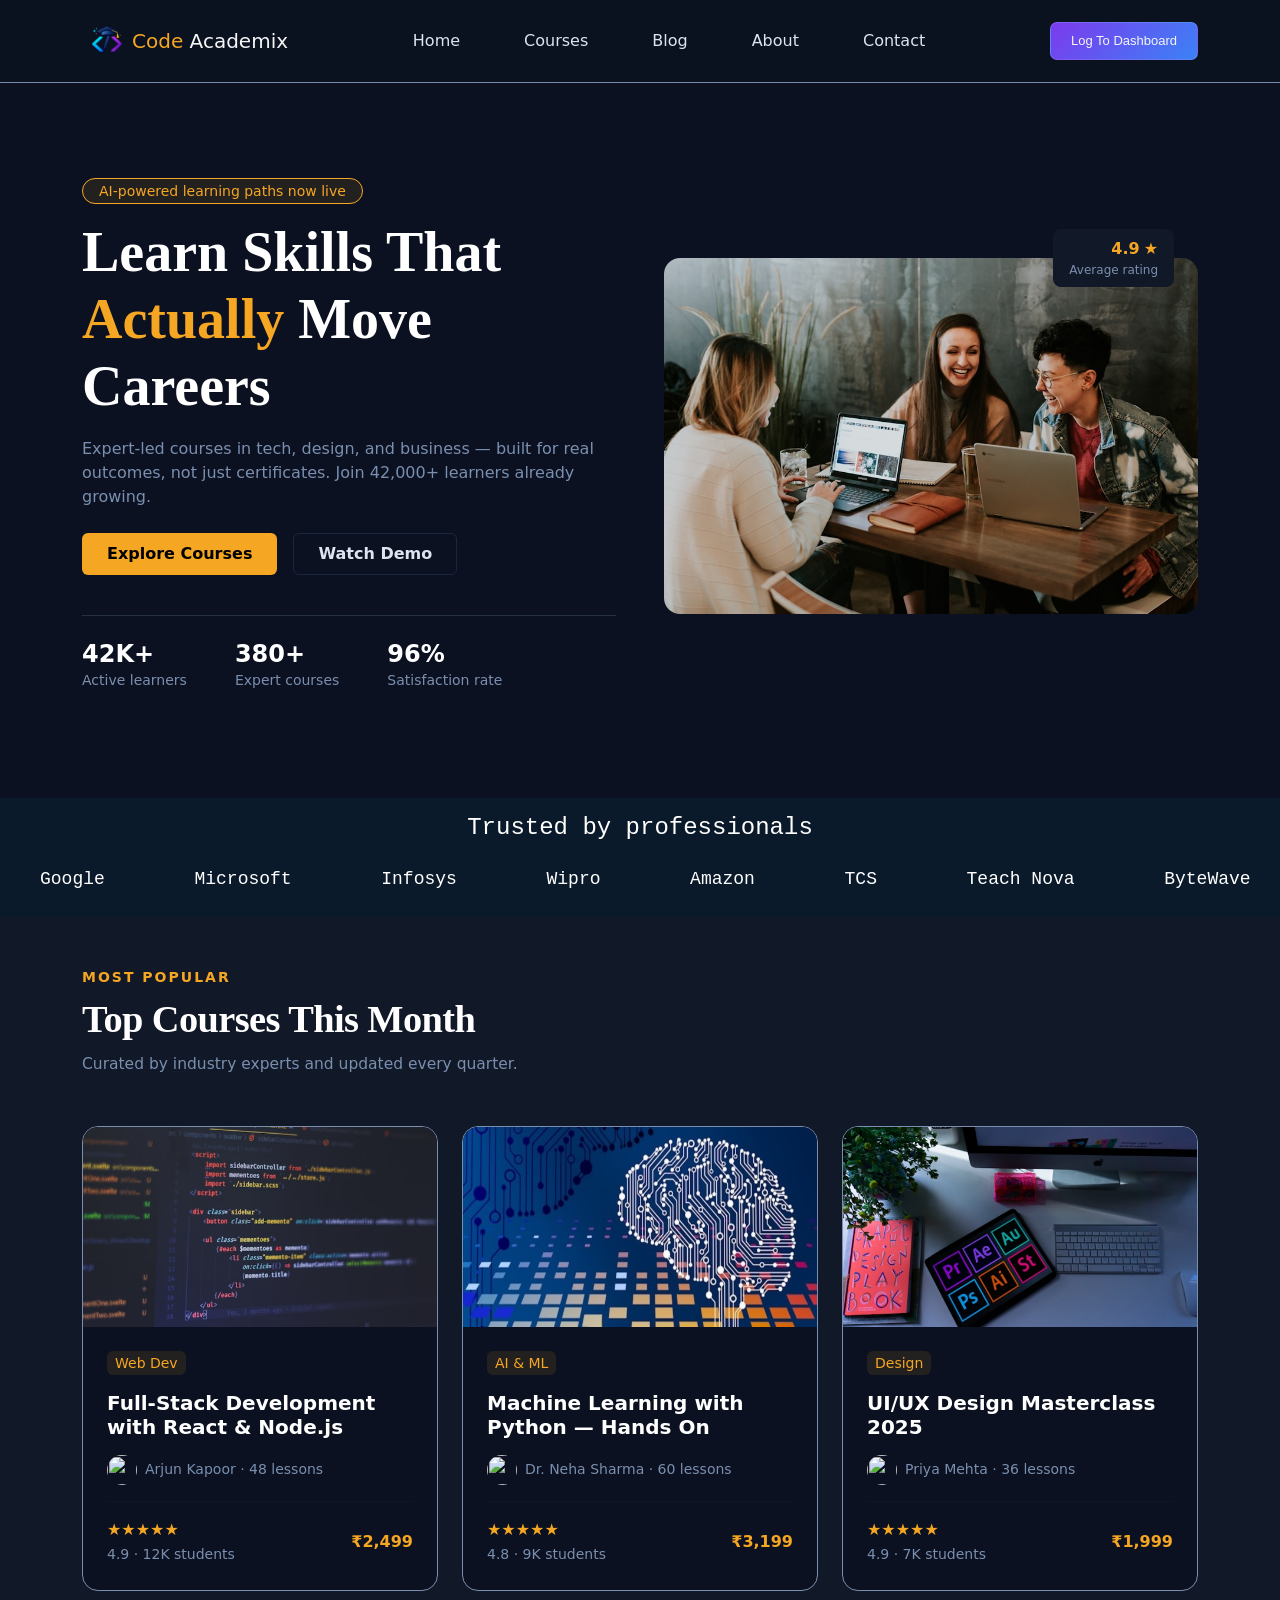
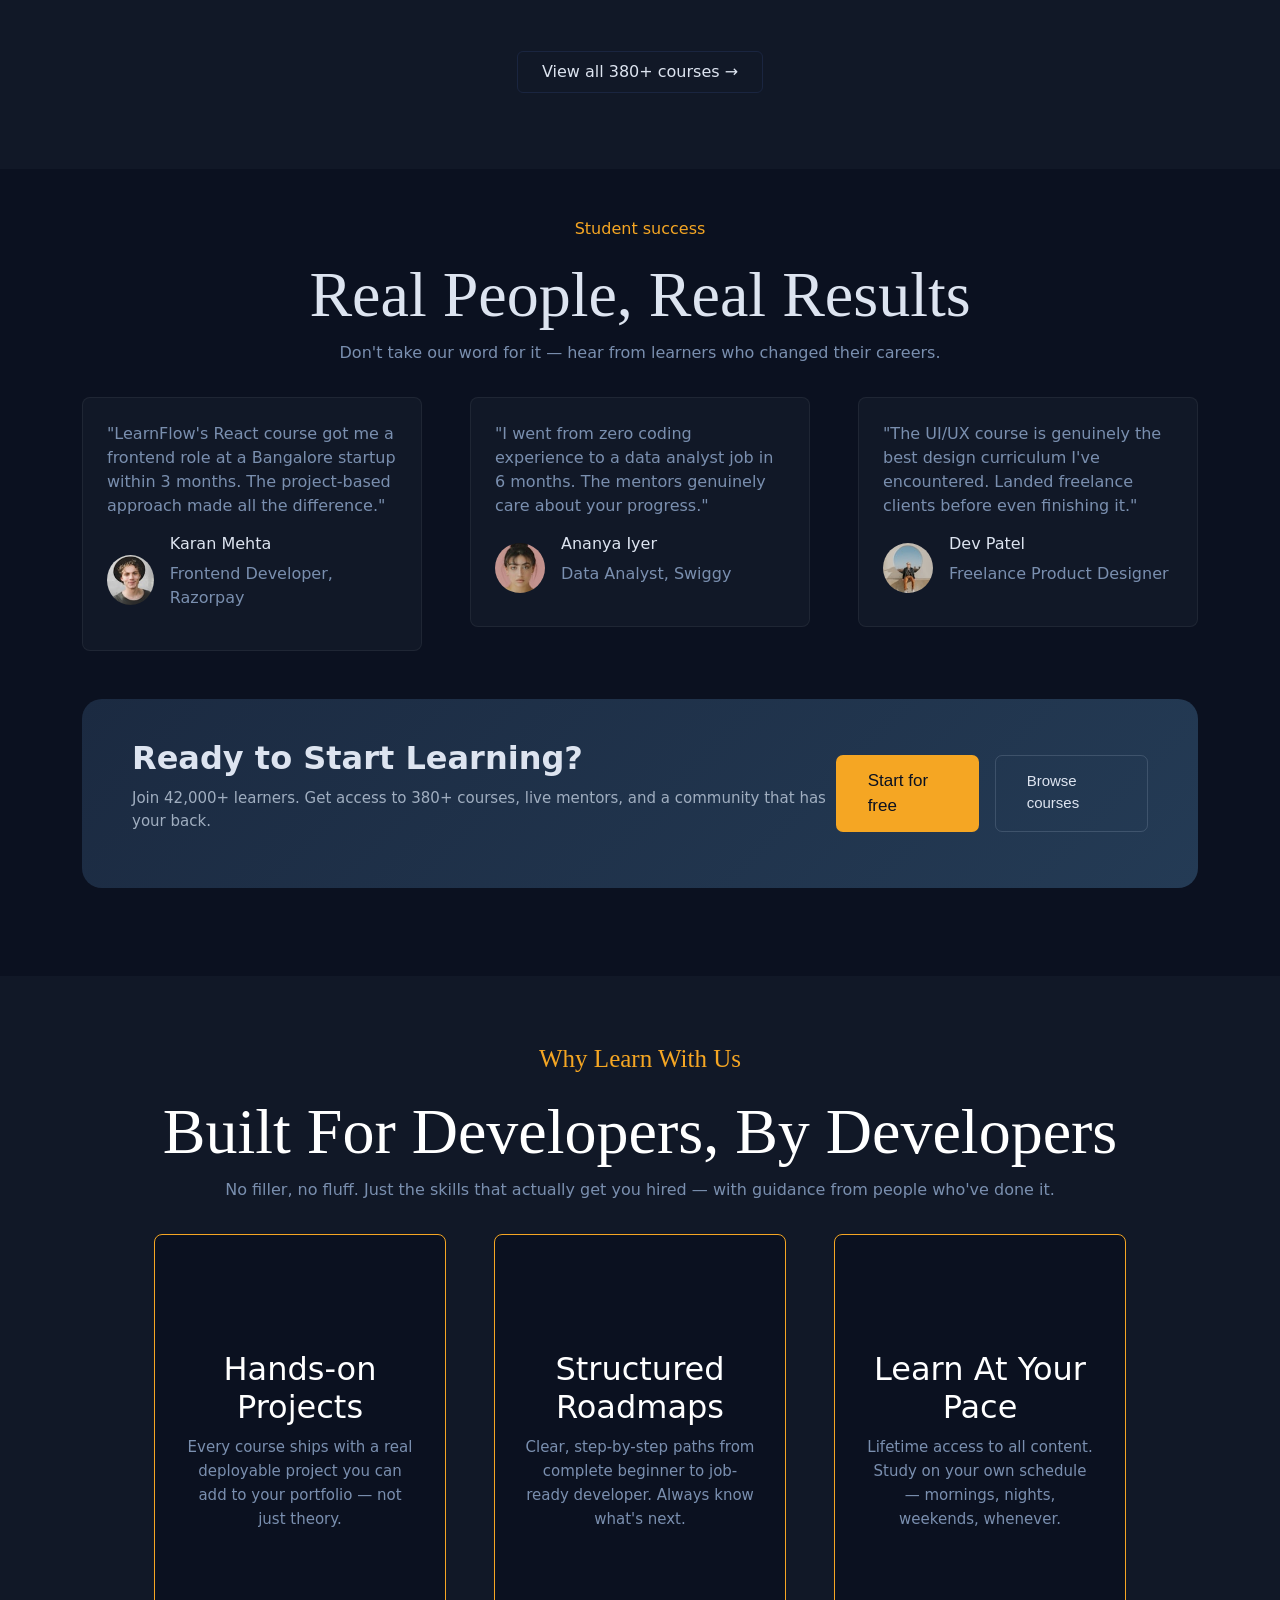
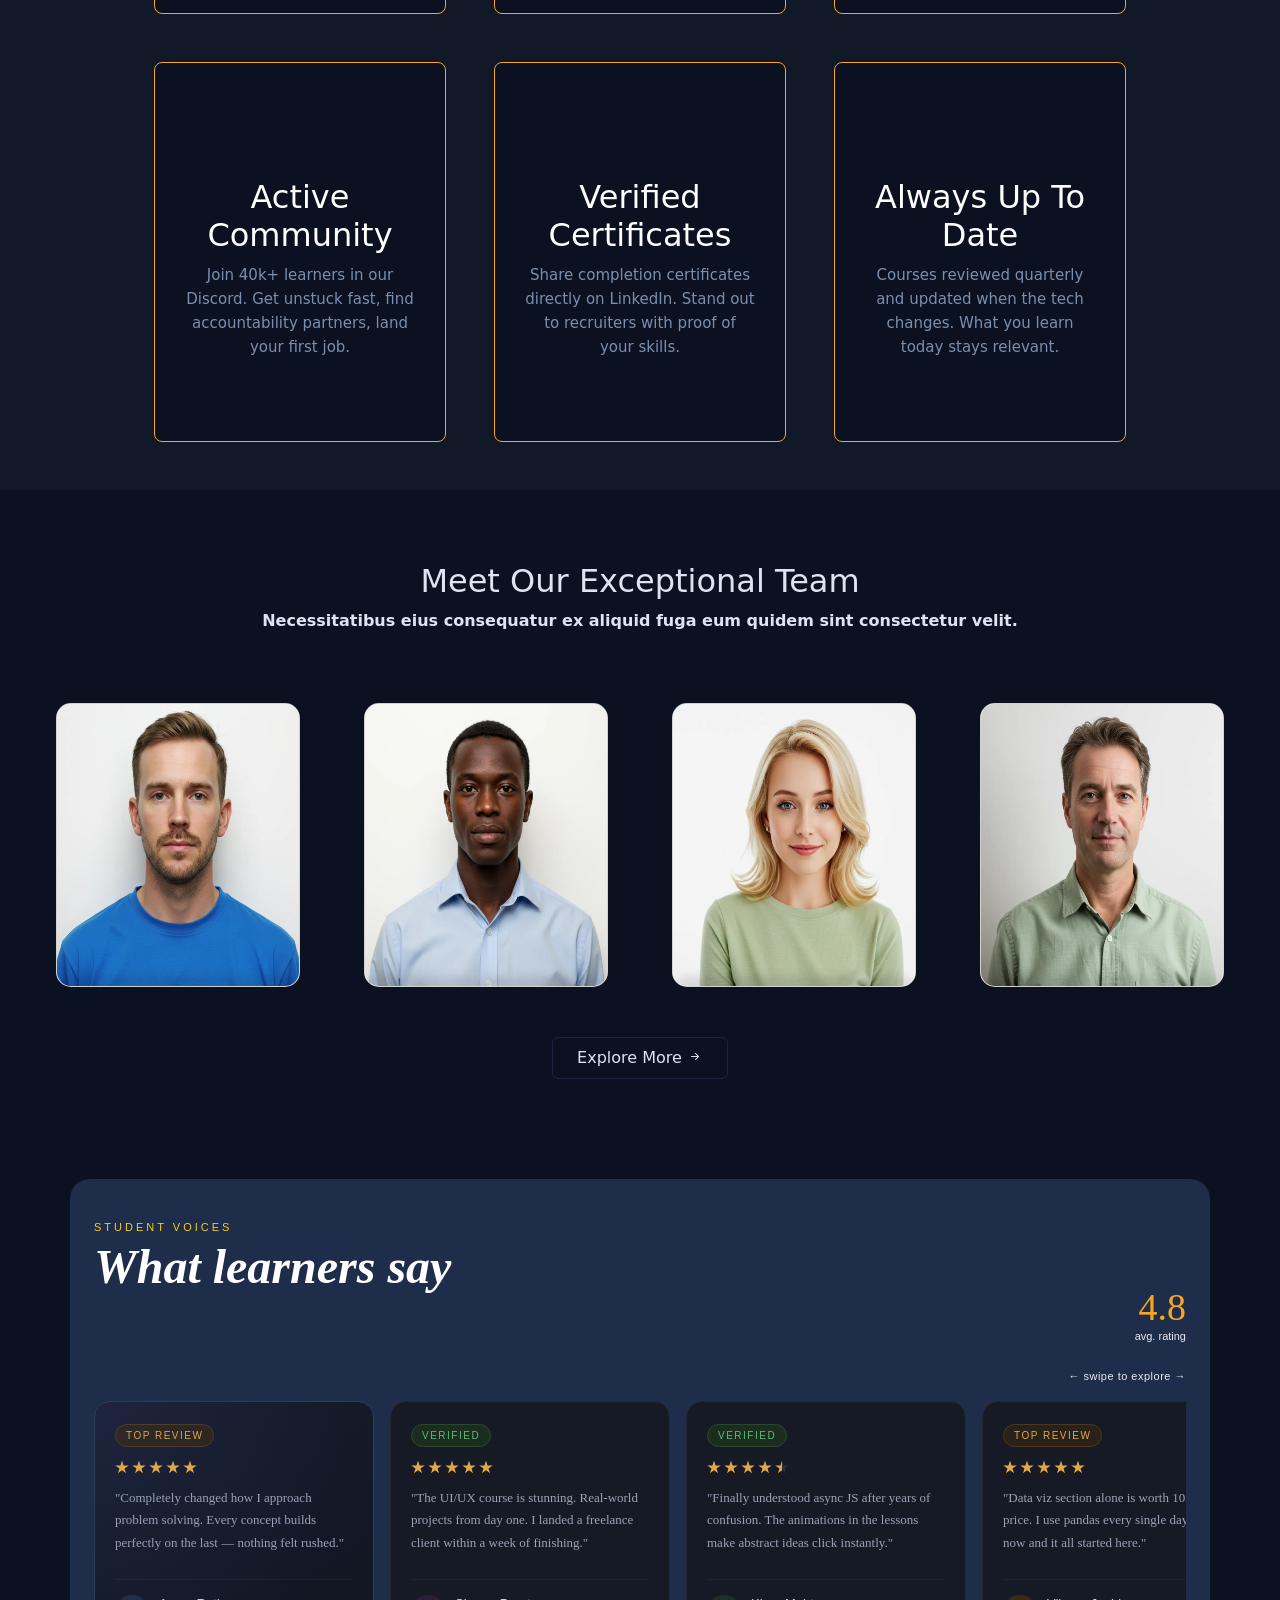
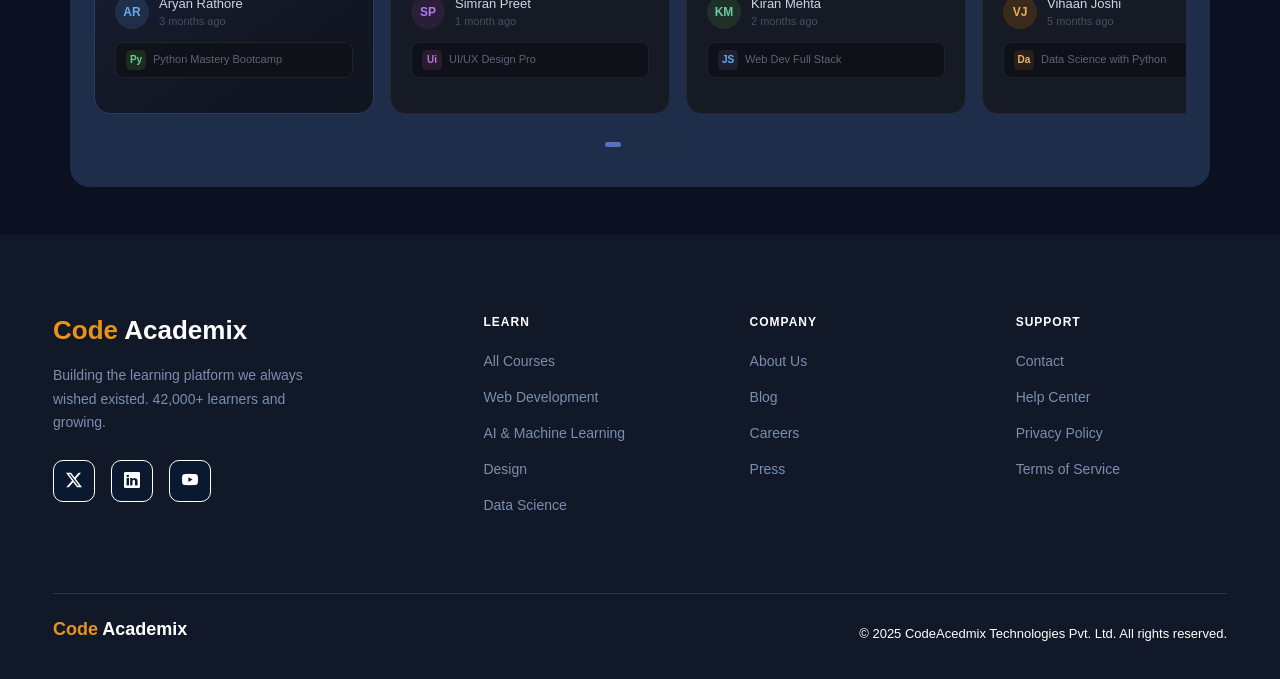
==== commit 9334fb1e: "making contact page and changing something" ====
--- a/Fronted/Main file/index.html
+++ b/Fronted/Main file/index.html
@@ -48,12 +48,11 @@
                         <a class="nav-link" href="../Main file/About.html">About </a>
                     </li>
                     <li class="nav-item">
-                        <a class="nav-link" href="../html/contact.html">Contact</a>
+                        <a class="nav-link" href="../Main file/Contact.html">Contact</a>
                     </li>
                 </ul>
-                <div class="nav-right d-flex flex-column flex-lg-row align-items-center gap-2 mt-3 mt-lg-0">
-                    <a id="nav-ghost" href="../Main file/Login.html">Log In </a>
-                    <a id="nav-glow" href="../Main file/Login.html">Sign Up Free</a>
+                <div class="nav-right">
+                    <a id="nav-ghost" href="../Main file/Login.html">Log To Dashboard </a>
                 </div>
             </div>
         </div>
--- a/Fronted/style.css
+++ b/Fronted/style.css
@@ -25,7 +25,7 @@
 }
 
 #nav-ghost {
-    background-color: #00000000;
+    background: linear-gradient(135deg, #7c3aed, #3b82f6);
     color: whitesmoke;
     padding: 8px 20px;
     border-radius: 7px;
@@ -37,24 +37,9 @@
     border: 1px solid rgba(220, 230, 255, 0.15);
 
     &:hover {
-        color: #F5A623;
-        border: 1px solid #F5A623;
-        transition: 0.3s;
-    }
-}
-
-#nav-glow {
-    background: linear-gradient(135deg, #facc15, #f59e0b);
-    color: rgba(11, 17, 32, 0.96);
-    border: none;
-    padding: 9px 22px;
-    border-radius: 7px;
-    font-size: 13px;
-    font-weight: bolder;
-    cursor: pointer;
-    font-family: 'DM Sans', sans-serif;
-    transition: background .2s;
-    text-decoration: none;
+        transform: translateY(-2px);
+        box-shadow: 0 10px 20px rgba(124, 58, 237, .3);
+    }
 }
 
 @media (max-width: 991px) {
@@ -1424,35 +1409,9 @@
 body {
     min-height: 100vh;
     background: linear-gradient(135deg, #0f172a, #111827, #1e293b);
-    overflow-x: hidden;
-    position: relative;
 }
 
 /* BACKGROUND GLOW */
-body::before {
-    content: "";
-    position: absolute;
-    width: 400px;
-    height: 400px;
-    background: #7c3aed;
-    filter: blur(150px);
-    top: -100px;
-    left: -100px;
-    opacity: .4;
-}
-
-body::after {
-    content: "";
-    position: absolute;
-    width: 350px;
-    height: 350px;
-    background: #06b6d4;
-    filter: blur(150px);
-    bottom: -100px;
-    right: -100px;
-    opacity: .4;
-}
-
 .auth-wrapper {
     min-height: 100vh;
     display: flex;
@@ -1530,30 +1489,6 @@
     color: white;
 }
 
-.tabs {
-    display: flex;
-    background: rgba(255, 255, 255, 0.05);
-    border-radius: 15px;
-    padding: 6px;
-    margin-bottom: 40px;
-}
-
-.tabs button {
-    flex: 1;
-    border: none;
-    background: transparent;
-    padding: 12px;
-    border-radius: 10px;
-    color: #cbd5e1;
-    font-weight: 600;
-    transition: .3s;
-}
-
-.tabs button.active {
-    background: linear-gradient(135deg, #7c3aed, #3b82f6);
-    color: white;
-}
-
 .form-title {
     font-size: 32px;
     font-weight: 700;
@@ -1615,26 +1550,6 @@
     box-shadow: 0 10px 20px rgba(124, 58, 237, .3);
 }
 
-.social-login {
-    display: flex;
-    gap: 15px;
-    margin-top: 25px;
-}
-
-.social-btn {
-    flex: 1;
-    height: 50px;
-    border-radius: 12px;
-    border: 1px solid rgba(255, 255, 255, 0.08);
-    background: rgba(255, 255, 255, 0.05);
-    color: white;
-    transition: .3s;
-}
-
-.social-btn:hover {
-    background: rgba(255, 255, 255, 0.1);
-}
-
 .extra {
     display: flex;
     justify-content: space-between;
@@ -1693,4 +1608,107 @@
     color: var(--white);
     margin-bottom: 48px;
     line-height: 1.15;
+}
+
+/* Contact */
+#Contact-card1 {
+    background-color: var(--navy4);
+    color: white;
+    border: 1px solid var(--muted);
+    border-radius: 30px;
+    transition: 0.3s;
+
+    &:hover {
+        transform: translateY(-5px);
+        box-shadow: 5px 5px 15px 5px rgba(124, 58, 237, .3);
+    }
+}
+
+.Right-info {
+    color: white;
+}
+
+.social-icon {
+    display: flex;
+    gap: 15px;
+    font-size: 22px;
+    padding: 6px 2px;
+    text-decoration: none;
+}
+
+.contact-form {
+    background-color: var(--navy3);
+    border-radius: 15px;
+    box-shadow: 0 5px 20px rgba(0, 0, 0, 0.1);
+    color: white;
+}
+
+.contact-form .form-label {
+    font-weight: 600;
+    margin-bottom: 8px;
+
+}
+
+.contact-form .form-control {
+    height: 50px;
+    border-radius: 10px;
+    border: 1px solid #ddd;
+    padding: 10px 15px;
+}
+
+.contact-form textarea.form-control {
+    height: auto;
+    resize: none;
+}
+
+.contact-form .form-control:focus {
+    box-shadow: none;
+    border-color: #0d6efd;
+}
+
+.contact-btn {
+    background: linear-gradient(135deg, #7c3aed, #3b82f6);
+    color: white;
+    border-radius: 30px;
+    transition: 0.3s;
+
+    &:hover {
+        box-shadow: 5px 5px 15px 5px rgba(124, 58, 237, .3);
+        transform: translateY(-3px);
+    }
+}
+
+#facebook:hover {
+    transform: translateY(-5px);
+    transition: 0.3s;
+}
+
+#instagram:hover {
+    transform: translateY(-5px);
+    transition: 0.3s;
+    color: crimson;
+}
+
+#twitter:hover {
+    transform: translateY(-5px);
+    transition: 0.3s;
+    color: white;
+}
+
+#linkedin:hover {
+    transition: 0.3s;
+    transform: translateY(-5px);
+    color: white;
+}
+
+#youtube:hover {
+    transition: 0.3s;
+    transform: translateY(-5px);
+    color: red;
+}
+
+#whatapp:hover {
+    transition: 0.3s;
+    transform: translateY(-5px);
+    color: green;
 }
